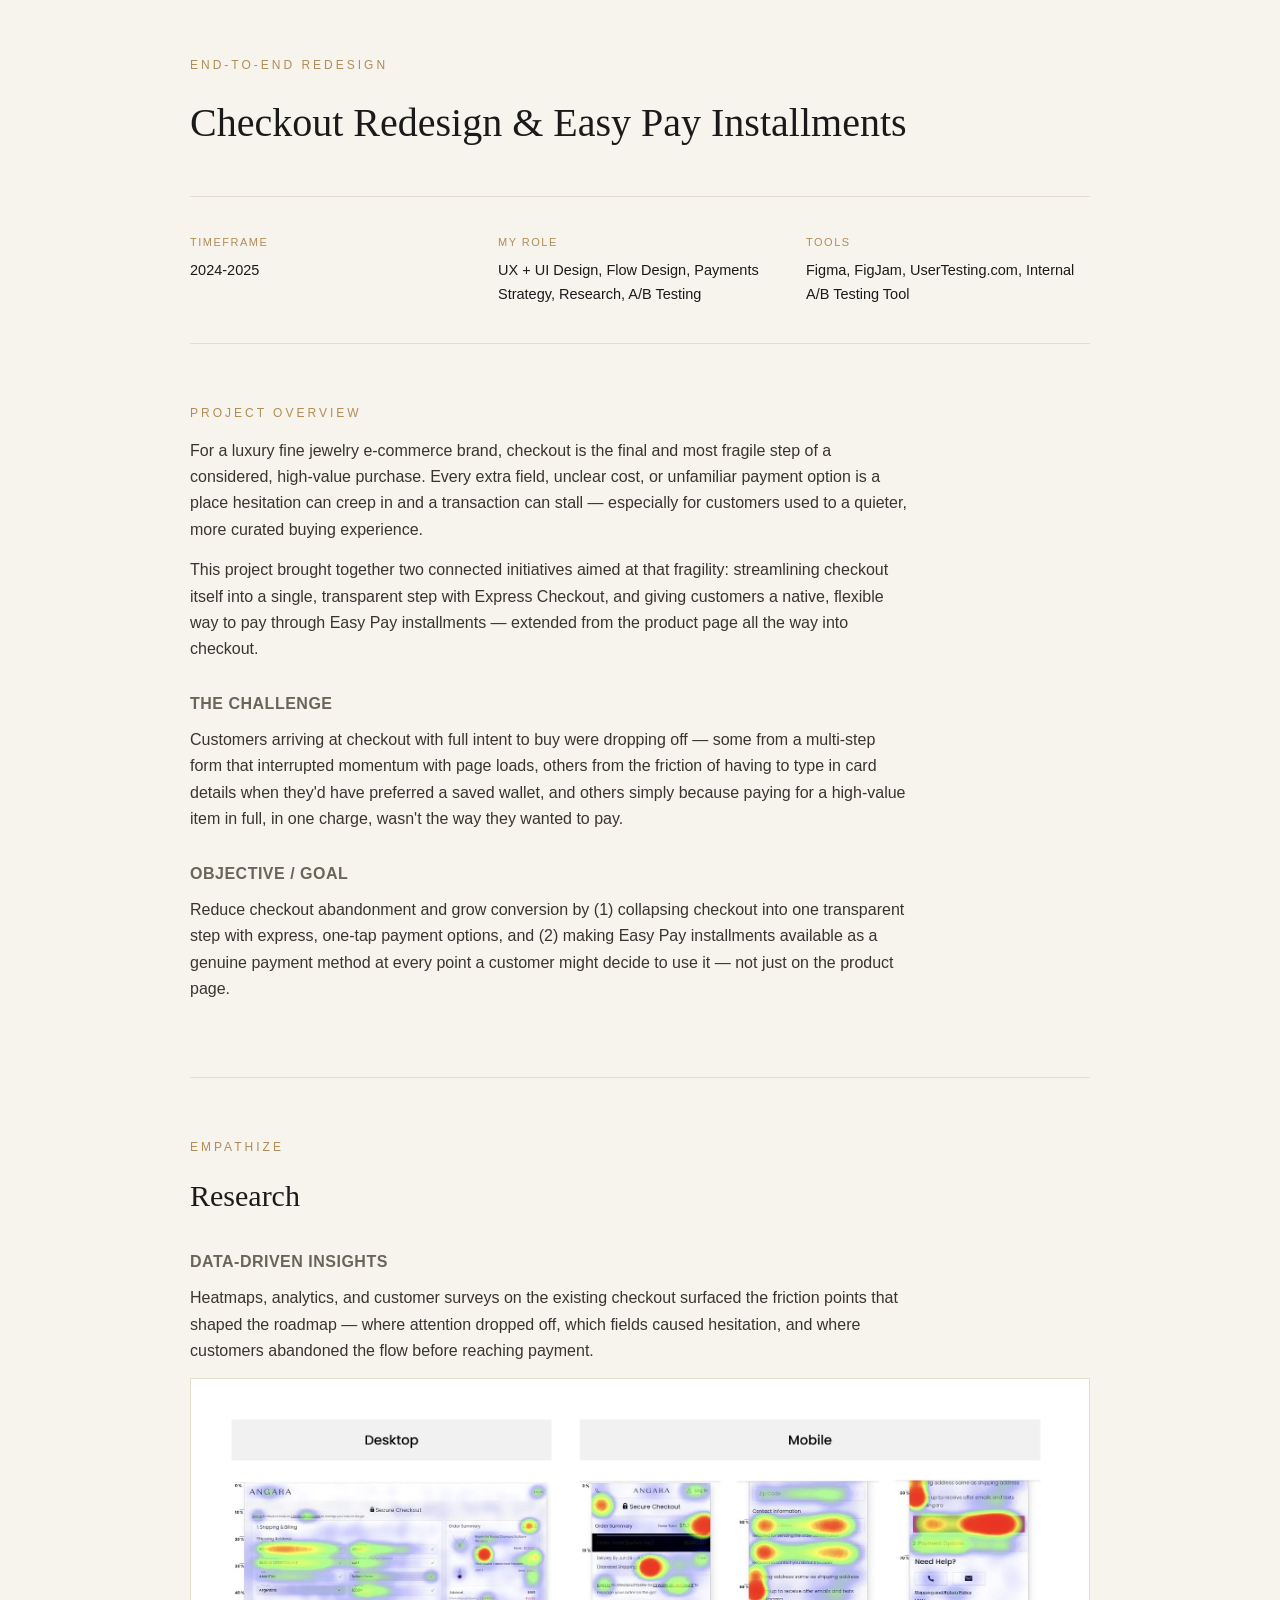
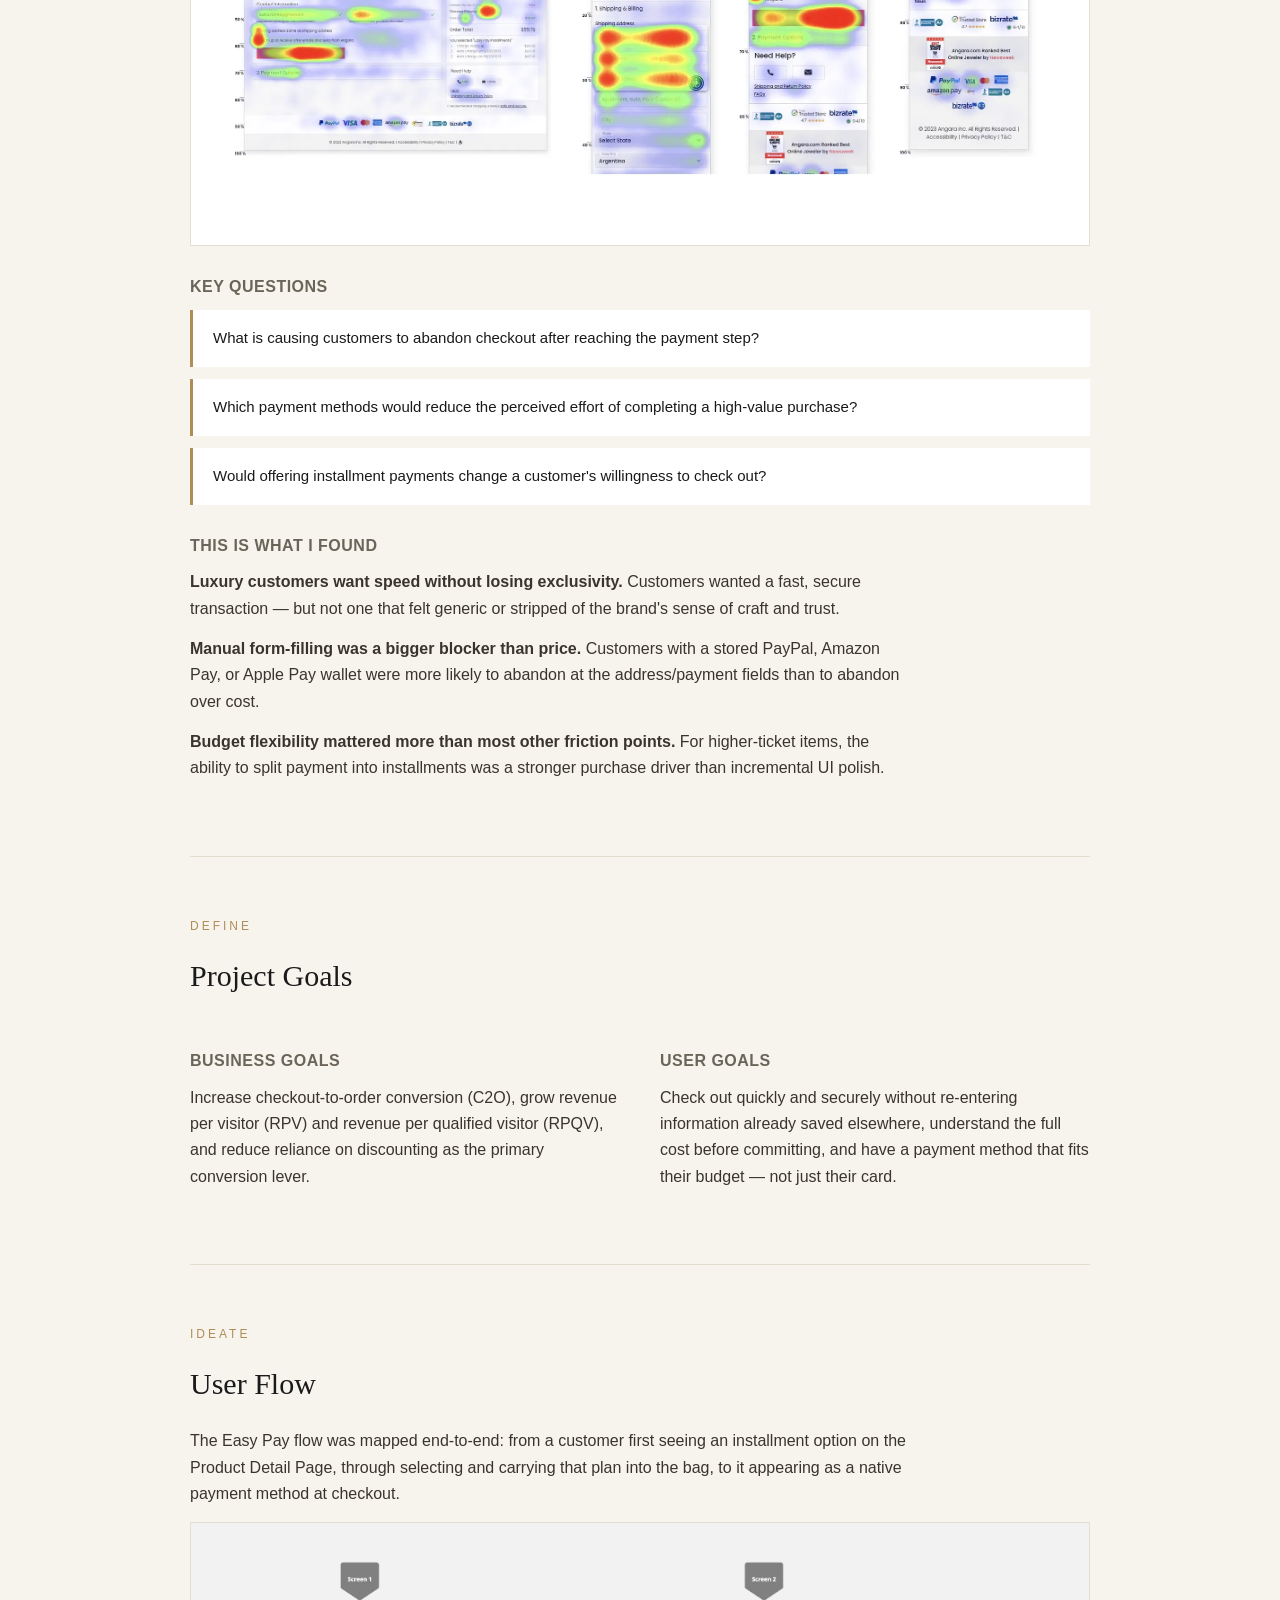
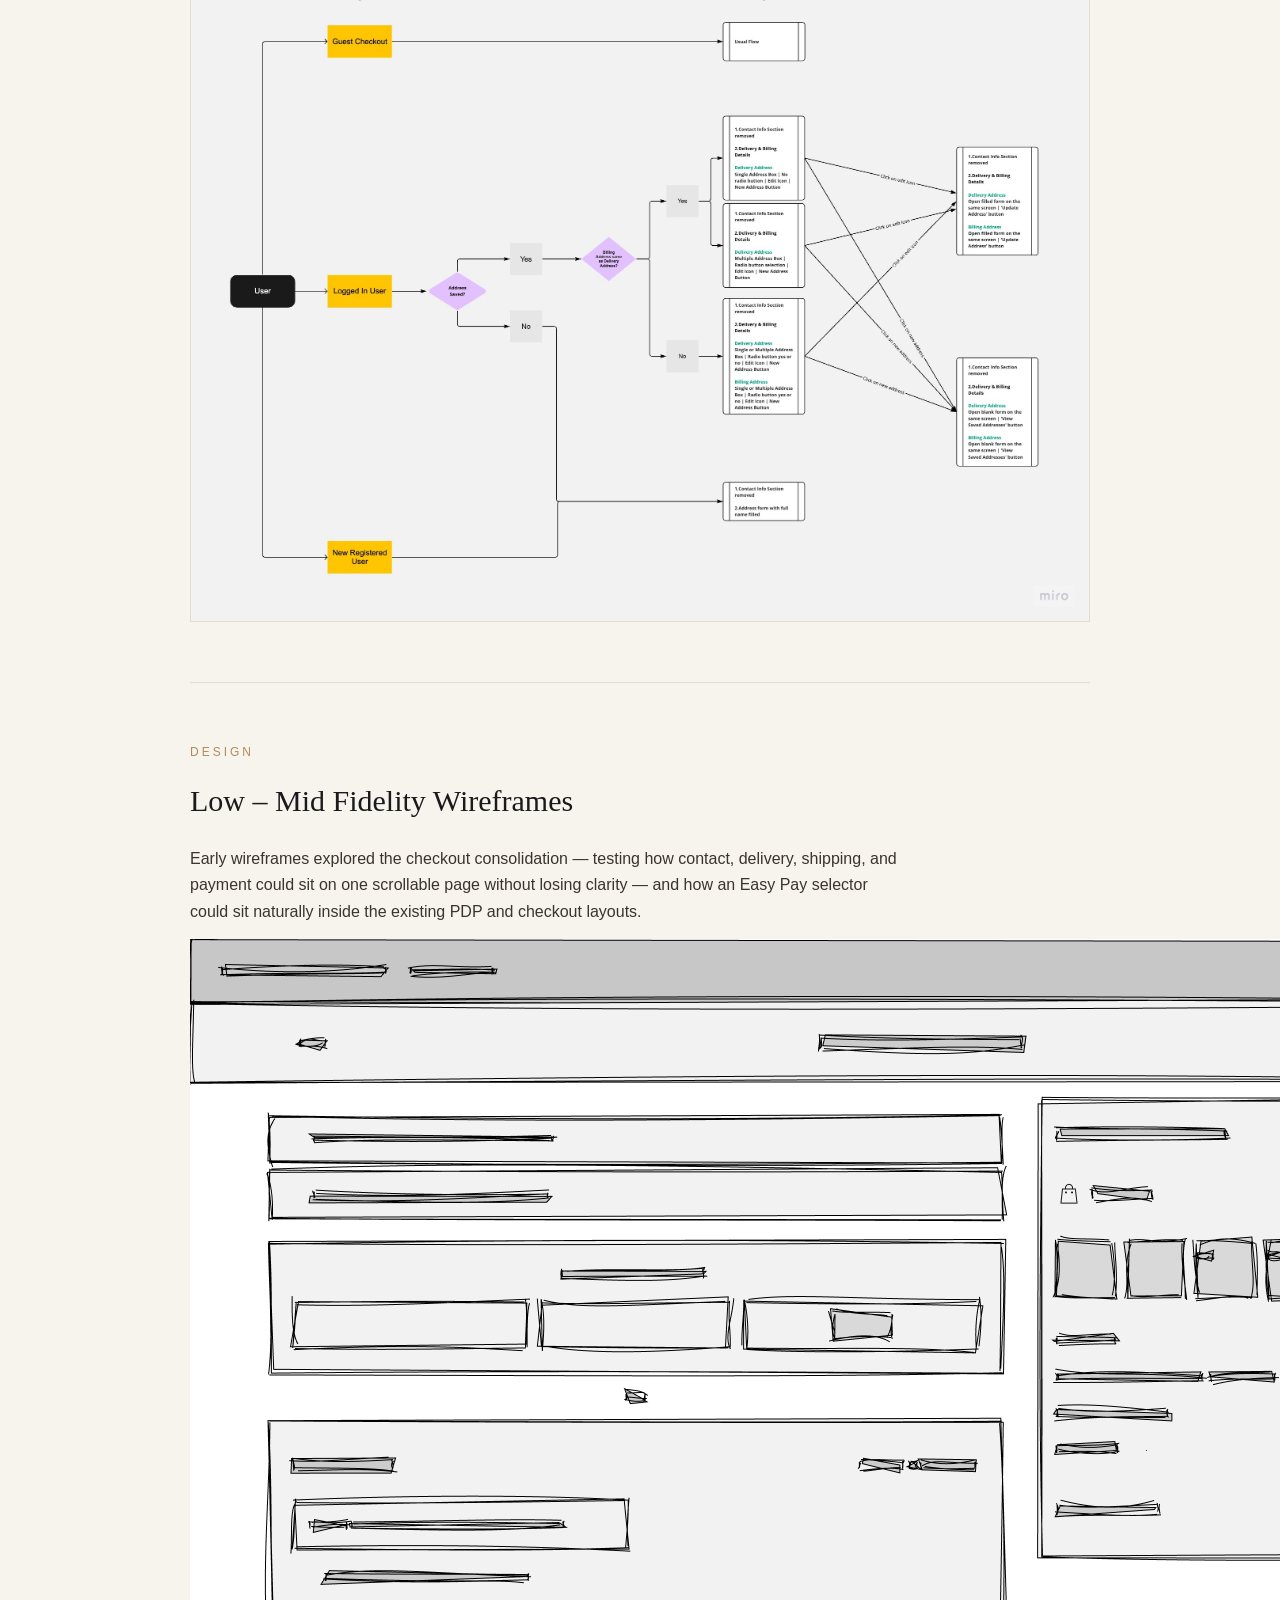
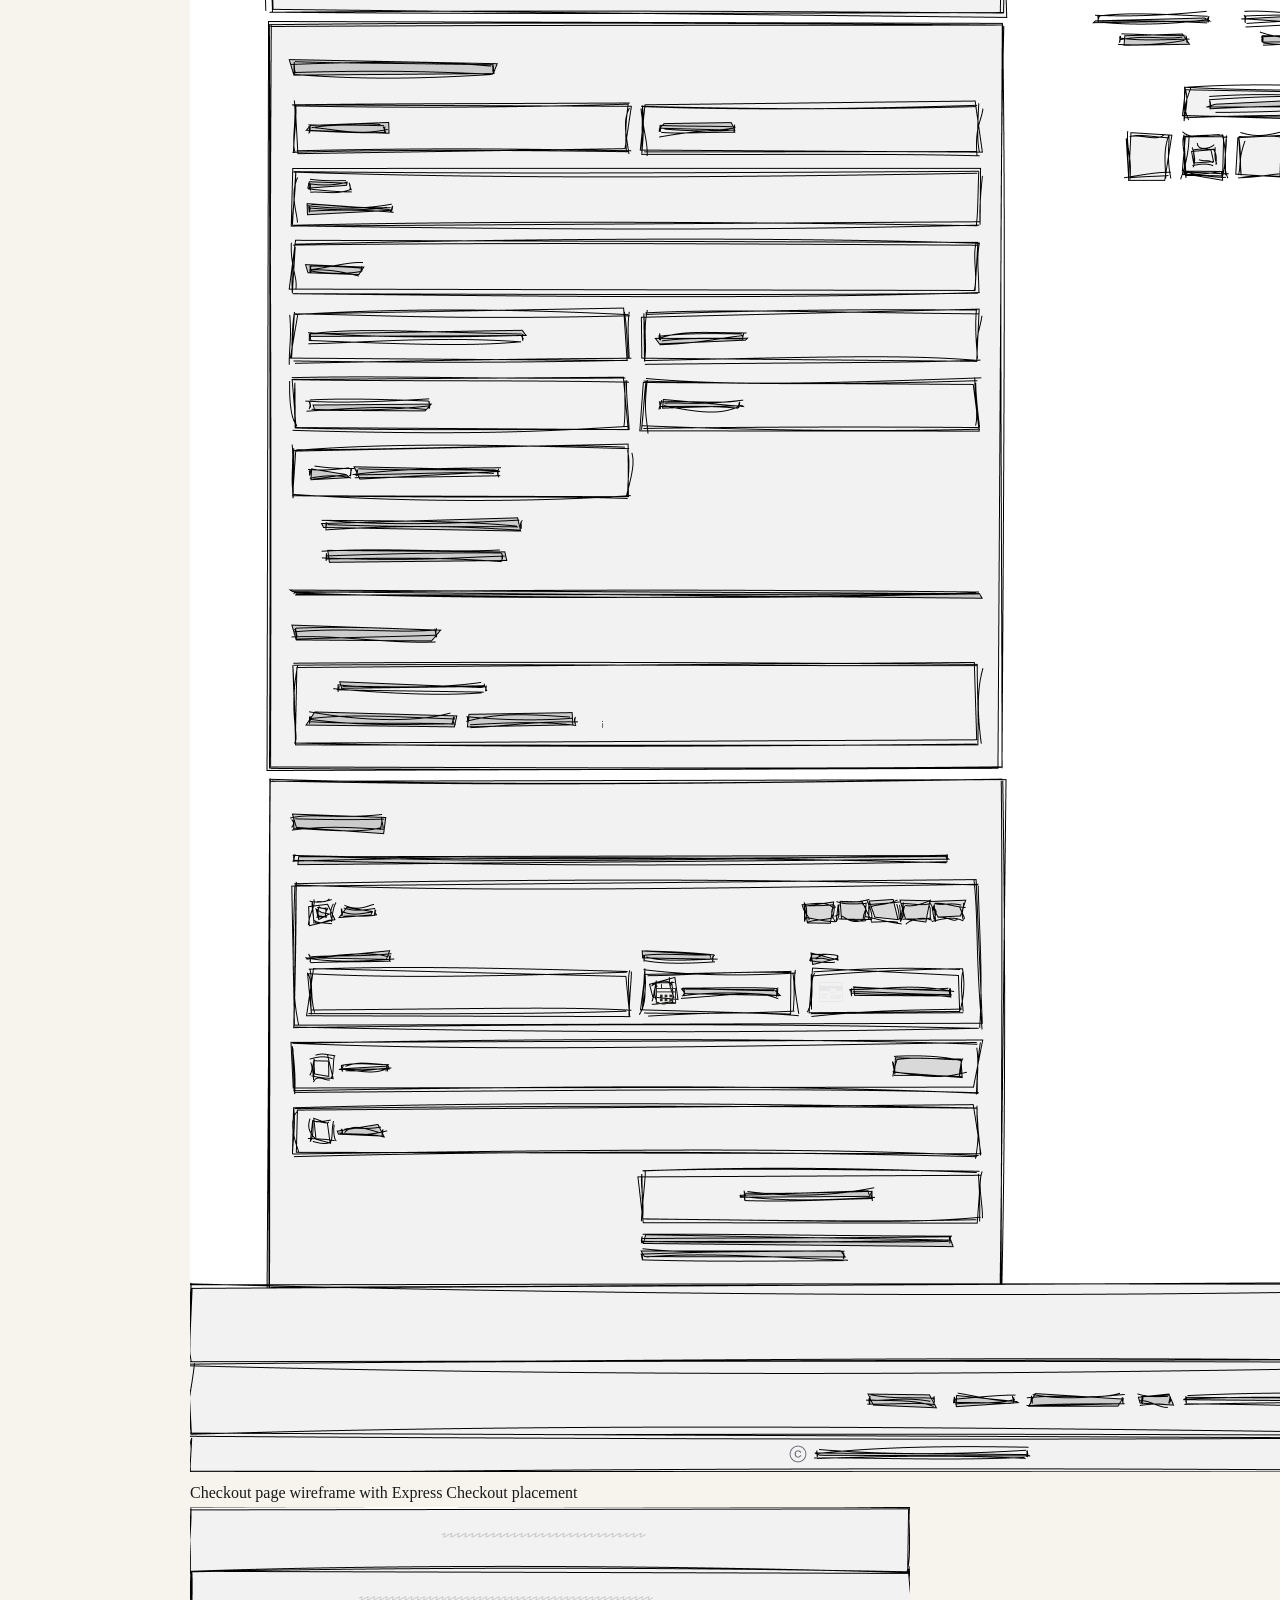
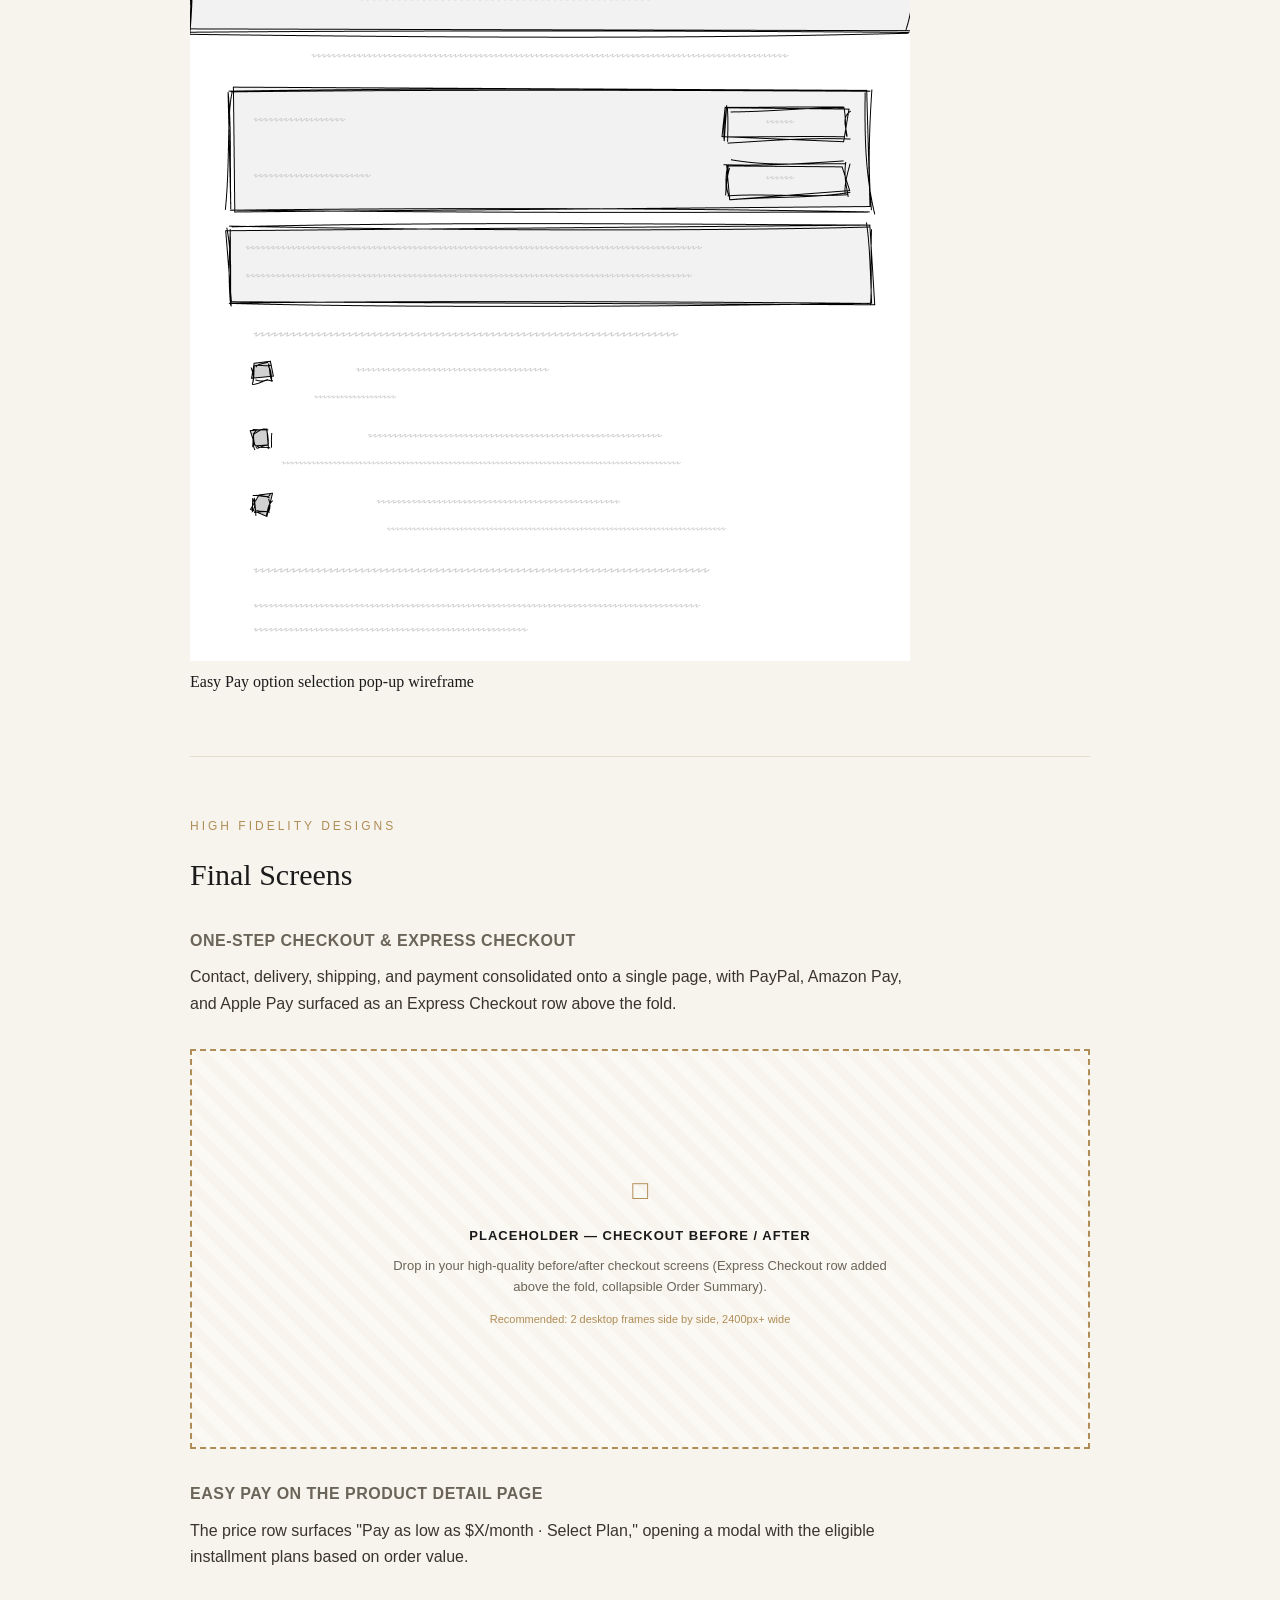
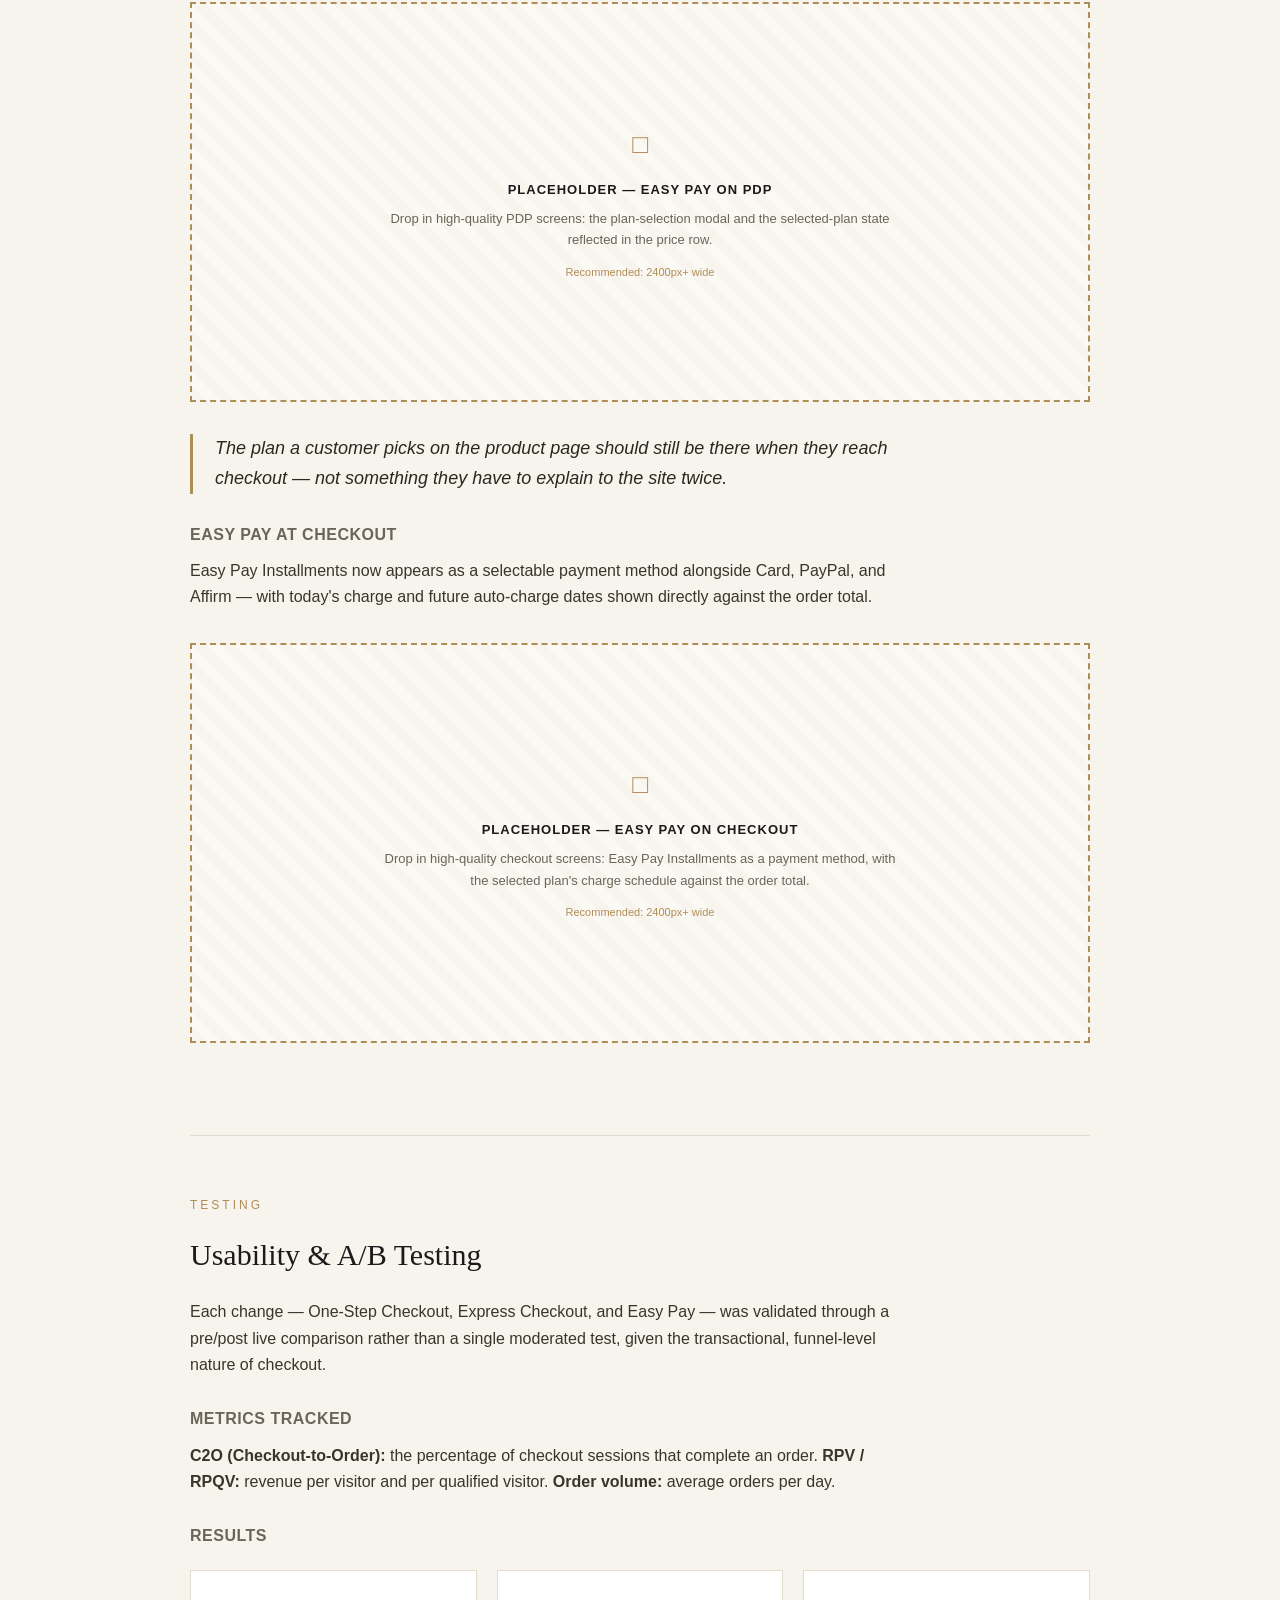
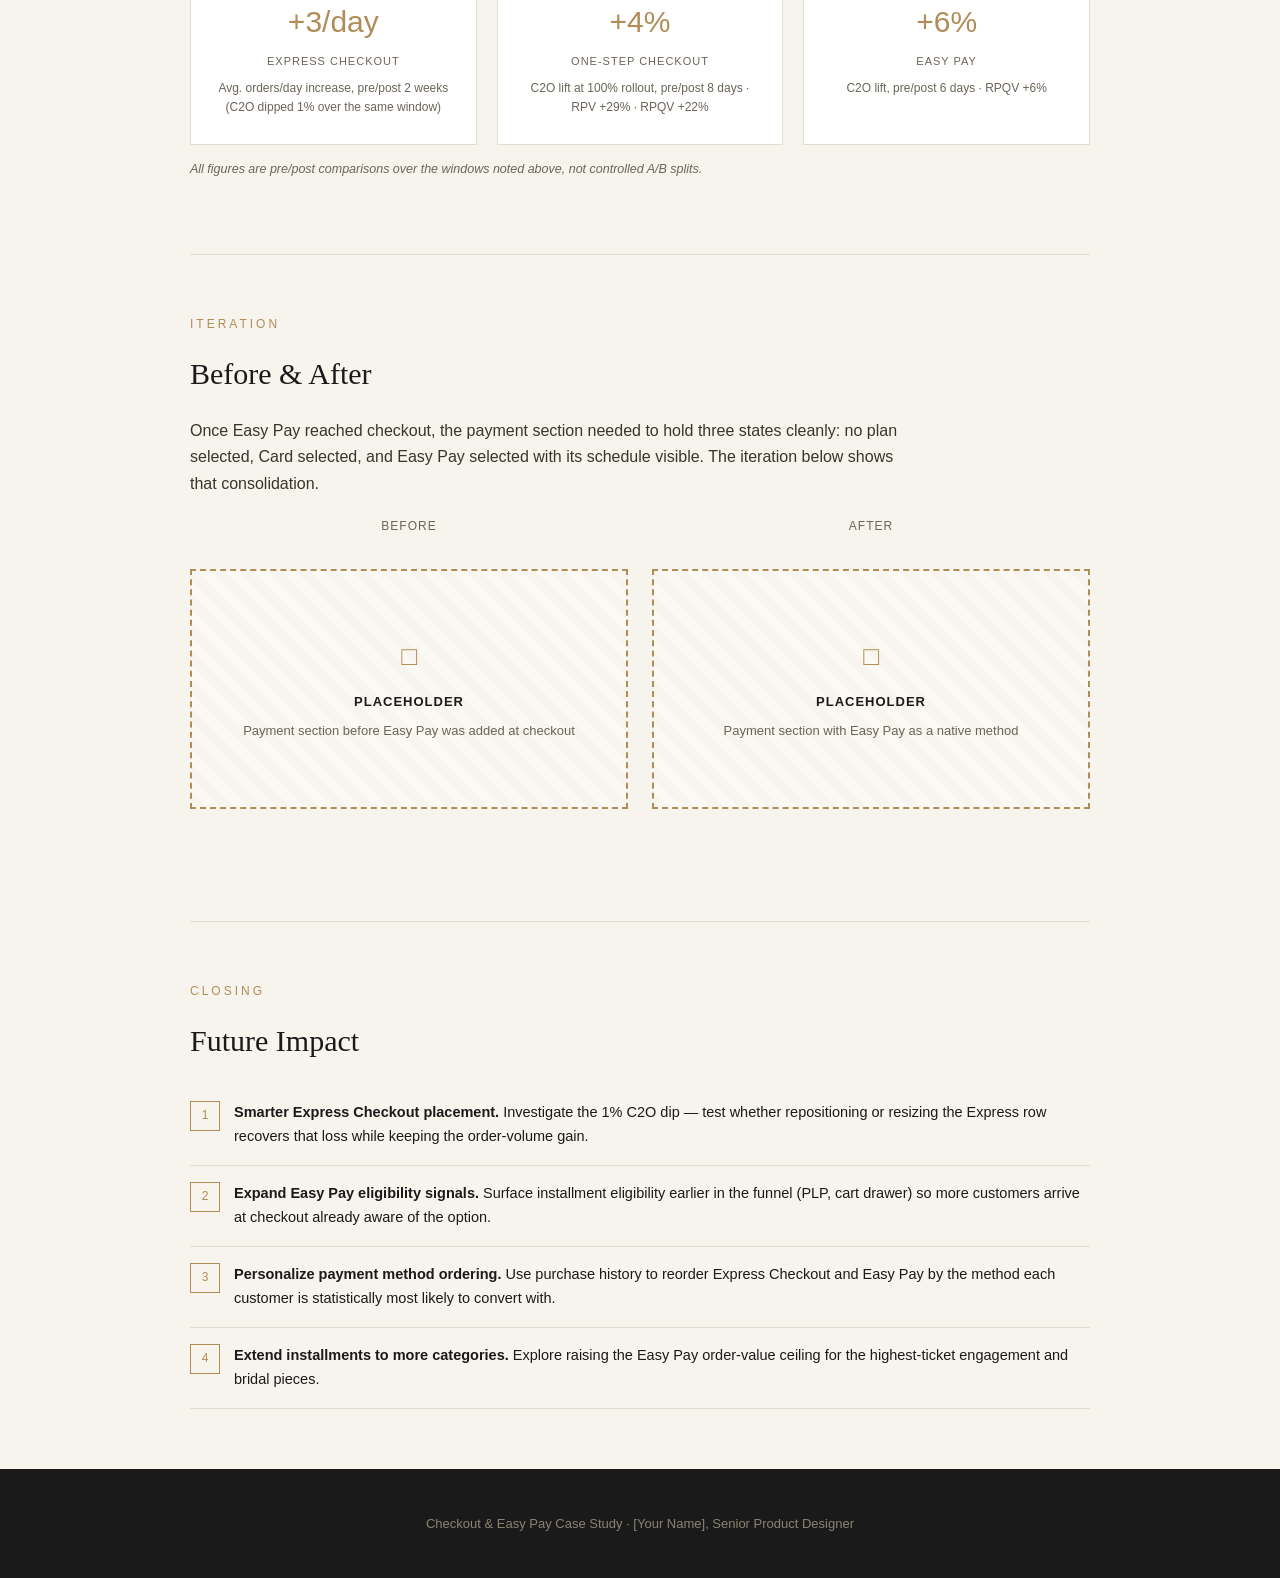
==== case-studies/checkout.html @ b0d8ac98 "Update checkout.html" ====
<!DOCTYPE html>
<html lang="en">
<head>
<meta charset="UTF-8">
<meta name="viewport" content="width=device-width, initial-scale=1, viewport-fit=cover">
<title>Checkout Redesign & Easy Pay — Case Study</title>
<style>
:root {
  --ink:#1a1a1a; --ivory:#f7f4ee; --gold:#b08d57; --gold-light:#d9c19a;
  --line:#e3ddd0; --muted:#6b6559; --olive:#4a4f36; --peach:#e8c4a0;
}
* { box-sizing:border-box; margin:0; padding:0; }
body { background:var(--ivory); color:var(--ink); font-family:'Georgia','Liberation Serif',serif; line-height:1.65; }
.wrap { max-width:980px; margin:0 auto; padding:0 40px; }

  .hero { position:relative; }
.hero img { width:100%; display:block; max-height:520px; object-fit:cover; }
.hero .tag { position:absolute; top:24px; left:40px; background:var(--ink); color:var(--gold-light); font-family:'Helvetica Neue',Arial,sans-serif; font-size:11px; letter-spacing:2px; text-transform:uppercase; padding:8px 14px; }
.title-block { padding:56px 0 40px; border-bottom:1px solid var(--line); }
.title-block h1 { font-size:40px; font-weight:400; max-width:760px; }

.meta-bar { display:grid; grid-template-columns:repeat(3,1fr); gap:24px; padding:36px 0; border-bottom:1px solid var(--line); }
.meta-bar .m-label { font-family:'Helvetica Neue',Arial,sans-serif; font-size:11px; text-transform:uppercase; letter-spacing:1.5px; color:var(--gold); margin-bottom:8px; }
.meta-bar .m-value { font-family:'Helvetica Neue',Arial,sans-serif; font-size:14.5px; color:var(--ink); }

section { padding:60px 0; border-bottom:1px solid var(--line); }
section:last-of-type { border-bottom:none; }
.eyebrow { font-family:'Helvetica Neue',Arial,sans-serif; letter-spacing:3px; text-transform:uppercase; font-size:12px; color:var(--gold); margin-bottom:14px; }
h2 { font-size:30px; font-weight:400; margin-bottom:20px; }
h3 { font-family:'Helvetica Neue',Arial,sans-serif; font-size:16px; font-weight:700; margin:28px 0 10px; text-transform:uppercase; letter-spacing:0.5px; color:var(--muted); }
p { font-size:16px; color:#3a352c; max-width:720px; margin-bottom:14px; font-family:'Helvetica Neue',Arial,sans-serif; }

.two-col { display:grid; grid-template-columns:1fr 1fr; gap:40px; }
.cards-4 { display:grid; grid-template-columns:repeat(2,1fr); gap:24px; margin-top:20px; }
.comp-card { background:#fff; border:1px solid var(--line); padding:24px; }
.comp-card h4 { font-family:'Helvetica Neue',Arial,sans-serif; font-size:15px; margin-bottom:12px; }
.comp-card .sw h5, .comp-card .wk h5 { font-family:'Helvetica Neue',Arial,sans-serif; font-size:11px; text-transform:uppercase; letter-spacing:1px; color:var(--gold); margin:12px 0 6px; }
.comp-card ul { padding-left:18px; font-family:'Helvetica Neue',Arial,sans-serif; font-size:13.5px; color:#3a352c; }
.comp-card li { margin-bottom:4px; }

.qkey { background:#fff; border-left:3px solid var(--gold); padding:16px 20px; margin-bottom:12px; font-family:'Helvetica Neue',Arial,sans-serif; font-size:15px; }

.placeholder {
  margin:32px 0; border:2px dashed var(--gold);
  background:repeating-linear-gradient(45deg, rgba(176,141,87,0.04), rgba(176,141,87,0.04) 10px, transparent 10px, transparent 20px);
  background-color:#fbf9f4;
  display:flex; flex-direction:column; align-items:center; justify-content:center;
  text-align:center; padding:46px 30px; min-height:240px;
}
.placeholder .icon { font-size:26px; color:var(--gold); margin-bottom:12px; }
.placeholder .ph-title { font-family:'Helvetica Neue',Arial,sans-serif; font-size:13px; text-transform:uppercase; letter-spacing:1px; font-weight:700; margin-bottom:8px; }
.placeholder .ph-desc { font-family:'Helvetica Neue',Arial,sans-serif; font-size:13px; color:var(--muted); max-width:520px; }
.placeholder .ph-tag { margin-top:12px; font-family:'Helvetica Neue',Arial,sans-serif; font-size:11px; color:var(--gold); }
.placeholder.tall { min-height:400px; }
.placeholder.row { flex-direction:row; gap:24px; flex-wrap:wrap; }
.placeholder.row .cell { flex:1; min-width:180px; min-height:220px; display:flex; flex-direction:column; align-items:center; justify-content:center; border:1px dashed rgba(176,141,87,0.5); padding:20px; }

.grid-3ph { display:grid; grid-template-columns:repeat(3,1fr); gap:20px; margin:28px 0; }
.grid-3ph .placeholder { min-height:200px; margin:0; }

.stat-row { display:grid; grid-template-columns:repeat(2,1fr); gap:24px; margin:30px 0; }
.stat-card { background:var(--ink); color:var(--ivory); text-align:center; padding:34px 20px; }
.stat-card .num { font-size:42px; color:var(--gold-light); font-family:'Helvetica Neue',Arial,sans-serif; font-weight:300; }
.stat-card .lbl { font-family:'Helvetica Neue',Arial,sans-serif; font-size:12px; text-transform:uppercase; letter-spacing:1px; color:#a39c8c; margin-top:6px; }

.metrics-grid { display:grid; grid-template-columns:repeat(3,1fr); gap:20px; margin-top:20px; }
.metric-card { background:#fff; border:1px solid var(--line); padding:26px 20px; text-align:center; }
.metric-card .big { font-size:30px; color:var(--gold); font-family:'Helvetica Neue',Arial,sans-serif; }
.metric-card .label { font-family:'Helvetica Neue',Arial,sans-serif; text-transform:uppercase; font-size:11px; letter-spacing:1px; color:var(--muted); margin-top:6px; }
.metric-card .note { font-size:12px; color:#6b6559; margin-top:8px; font-family:'Helvetica Neue',Arial,sans-serif; }
.metric-caveat { font-size:12.5px; color:var(--muted); font-style:italic; font-family:'Helvetica Neue',Arial,sans-serif; margin-top:14px; }

blockquote { border-left:3px solid var(--gold); padding-left:22px; font-size:18px; font-style:italic; color:#2b2820; margin:20px 0; max-width:700px; font-family:'Helvetica Neue',Arial,sans-serif; }

.before-after { display:grid; grid-template-columns:1fr 1fr; gap:24px; margin:20px 0; }
.before-after .lbl { font-family:'Helvetica Neue',Arial,sans-serif; font-size:12px; text-transform:uppercase; letter-spacing:1px; color:var(--muted); margin-bottom:8px; text-align:center; }

.impact-list { list-style:none; counter-reset:imp; margin-top:10px; }
.impact-list li { counter-increment:imp; font-family:'Helvetica Neue',Arial,sans-serif; font-size:14.5px; padding:16px 0 16px 44px; position:relative; border-bottom:1px solid var(--line); }
.impact-list li::before { content:counter(imp); position:absolute; left:0; top:16px; width:28px; height:28px; border:1px solid var(--gold); color:var(--gold); font-size:12px; display:flex; align-items:center; justify-content:center; }
.impact-list strong { color:var(--ink); }

footer { background:var(--ink); color:#8a8474; text-align:center; padding:44px 40px; font-family:'Helvetica Neue',Arial,sans-serif; font-size:13px; }
</style>
</head>
<body>

<!-- <div class="hero">
  <div class="placeholder tall" style="margin:0;">
    <div class="icon">&#9633;</div>
    <div class="ph-title">Placeholder — Hero / Cover Image</div>
    <div class="ph-desc">Drop in a hero banner: a high-quality checkout or Easy Pay screen, or an editorial product shot, spanning full width.</div>
    <div class="ph-tag">Recommended: 2560px wide &times; ~1000px tall</div>
  </div>
</div> -->

<div class="wrap">

  <div class="title-block">
    <div class="eyebrow">End-to-End Redesign</div>
    <h1>Checkout Redesign & Easy Pay Installments</h1>
  </div>

  <div class="meta-bar">
    <div><div class="m-label">Timeframe</div><div class="m-value">2024-2025</div></div>
    <div><div class="m-label">My Role</div><div class="m-value">UX + UI Design, Flow Design, Payments Strategy, Research, A/B Testing</div></div>
    <div><div class="m-label">Tools</div><div class="m-value">Figma, FigJam, UserTesting.com, Internal A/B Testing Tool</div></div>
  </div>

  <section>
    <div class="eyebrow">Project Overview</div>
    <p>For a luxury fine jewelry e-commerce brand, checkout is the final and most fragile step of a considered, high-value purchase. Every extra field, unclear cost, or unfamiliar payment option is a place hesitation can creep in and a transaction can stall &mdash; especially for customers used to a quieter, more curated buying experience.</p>
    <p>This project brought together two connected initiatives aimed at that fragility: streamlining checkout itself into a single, transparent step with Express Checkout, and giving customers a native, flexible way to pay through Easy Pay installments &mdash; extended from the product page all the way into checkout.</p>

    <h3>The Challenge</h3>
    <p>Customers arriving at checkout with full intent to buy were dropping off &mdash; some from a multi-step form that interrupted momentum with page loads, others from the friction of having to type in card details when they'd have preferred a saved wallet, and others simply because paying for a high-value item in full, in one charge, wasn't the way they wanted to pay.</p>

    <h3>Objective / Goal</h3>
    <p>Reduce checkout abandonment and grow conversion by (1) collapsing checkout into one transparent step with express, one-tap payment options, and (2) making Easy Pay installments available as a genuine payment method at every point a customer might decide to use it &mdash; not just on the product page.</p>
  </section>

  <section>
    <div class="eyebrow">Empathize</div>
    <h2>Research</h2>
    <h3>Data-Driven Insights</h3>
    <p>Heatmaps, analytics, and customer surveys on the existing checkout surfaced the friction points that shaped the roadmap &mdash; where attention dropped off, which fields caused hesitation, and where customers abandoned the flow before reaching payment.</p>
  
      <img src="../assets/checkout/checkout_heatmap.png"
     alt="Checkout heatmap"
     style="width:100%;display:block;border:1px solid #e3ddd0;">

    <h3>Key Questions</h3>
    <div class="qkey">What is causing customers to abandon checkout after reaching the payment step?</div>
    <div class="qkey">Which payment methods would reduce the perceived effort of completing a high-value purchase?</div>
    <div class="qkey">Would offering installment payments change a customer's willingness to check out?</div>

    <h3>This is what I found</h3>
    <p><strong>Luxury customers want speed without losing exclusivity.</strong> Customers wanted a fast, secure transaction &mdash; but not one that felt generic or stripped of the brand's sense of craft and trust.</p>
    <p><strong>Manual form-filling was a bigger blocker than price.</strong> Customers with a stored PayPal, Amazon Pay, or Apple Pay wallet were more likely to abandon at the address/payment fields than to abandon over cost.</p>
    <p><strong>Budget flexibility mattered more than most other friction points.</strong> For higher-ticket items, the ability to split payment into installments was a stronger purchase driver than incremental UI polish.</p>
  </section>

  <section>
    <div class="eyebrow">Define</div>
    <h2>Project Goals</h2>
    <div class="two-col">
      <div>
        <h3>Business Goals</h3>
        <p>Increase checkout-to-order conversion (C2O), grow revenue per visitor (RPV) and revenue per qualified visitor (RPQV), and reduce reliance on discounting as the primary conversion lever.</p>
      </div>
      <div>
        <h3>User Goals</h3>
        <p>Check out quickly and securely without re-entering information already saved elsewhere, understand the full cost before committing, and have a payment method that fits their budget &mdash; not just their card.</p>
      </div>
    </div>
  </section>

  <section>
    <div class="eyebrow">Ideate</div>
    <h2>User Flow</h2>
    <p>The Easy Pay flow was mapped end-to-end: from a customer first seeing an installment option on the Product Detail Page, through selecting and carrying that plan into the bag, to it appearing as a native payment method at checkout.</p>
      <img src="../assets/checkout/Flowchart_Checkout.png"
     alt="Checkout Flowchart"
     style="width:100%;display:block;border:1px solid #e3ddd0;">
  </section>

 <section>
  <div class="eyebrow">Design</div>
  <h2>Low &ndash; Mid Fidelity Wireframes</h2>
  <p>Early wireframes explored the checkout consolidation &mdash; testing how contact, delivery, shipping, and payment could sit on one scrollable page without losing clarity &mdash; and how an Easy Pay selector could sit naturally inside the existing PDP and checkout layouts.</p>

  <div class="grid-2ph">
    <figure>
      <img src="../assets/checkout/Checkout_Wireframe.png" alt="Checkout page wireframe with Express Checkout placement">
      <figcaption>Checkout page wireframe with Express Checkout placement</figcaption>
    </figure>
    <figure>
      <img src="../assets/checkout/EMI_wireframe.png" alt="Easy Pay option selection pop-up wireframe">
      <figcaption>Easy Pay option selection pop-up wireframe</figcaption>
    </figure>
  </div>
</section>

<!--  <section>
    <div class="eyebrow">Branding & Design System</div>
    <h2>Visual Language</h2>
    <p>The checkout and Easy Pay experience stayed within the brand's existing e-commerce design system &mdash; ink and gold accents against a clean white surface, a single confident gold CTA, and a restrained black-and-white form language that keeps focus on the transaction, not the chrome.</p>
    <div class="placeholder">
      <div class="icon">&#9633;</div>
      <div class="ph-title">Placeholder — Design System / Style Tile</div>
      <div class="ph-desc">Drop in a style tile showing color palette, typography, button and form-field styles used across checkout and Easy Pay.</div>
      <div class="ph-tag">Recommended: 1600px+ wide</div>
    </div>
  </section> -->

  <section>
    <div class="eyebrow">High Fidelity Designs</div>
    <h2>Final Screens</h2>

    <h3>One-Step Checkout &amp; Express Checkout</h3>
    <p>Contact, delivery, shipping, and payment consolidated onto a single page, with PayPal, Amazon Pay, and Apple Pay surfaced as an Express Checkout row above the fold.</p>
    <div class="placeholder tall">
      <div class="icon">&#9633;</div>
      <div class="ph-title">Placeholder — Checkout Before / After</div>
      <div class="ph-desc">Drop in your high-quality before/after checkout screens (Express Checkout row added above the fold, collapsible Order Summary).</div>
      <div class="ph-tag">Recommended: 2 desktop frames side by side, 2400px+ wide</div>
    </div>

    <h3>Easy Pay on the Product Detail Page</h3>
    <p>The price row surfaces "Pay as low as $X/month &middot; Select Plan," opening a modal with the eligible installment plans based on order value.</p>
    <div class="placeholder tall">
      <div class="icon">&#9633;</div>
      <div class="ph-title">Placeholder — Easy Pay on PDP</div>
      <div class="ph-desc">Drop in high-quality PDP screens: the plan-selection modal and the selected-plan state reflected in the price row.</div>
      <div class="ph-tag">Recommended: 2400px+ wide</div>
    </div>

    <blockquote>The plan a customer picks on the product page should still be there when they reach checkout &mdash; not something they have to explain to the site twice.</blockquote>

    <h3>Easy Pay at Checkout</h3>
    <p>Easy Pay Installments now appears as a selectable payment method alongside Card, PayPal, and Affirm &mdash; with today's charge and future auto-charge dates shown directly against the order total.</p>
    <div class="placeholder tall">
      <div class="icon">&#9633;</div>
      <div class="ph-title">Placeholder — Easy Pay on Checkout</div>
      <div class="ph-desc">Drop in high-quality checkout screens: Easy Pay Installments as a payment method, with the selected plan's charge schedule against the order total.</div>
      <div class="ph-tag">Recommended: 2400px+ wide</div>
    </div>
  </section>

  <section>
    <div class="eyebrow">Testing</div>
    <h2>Usability &amp; A/B Testing</h2>
    <p>Each change &mdash; One-Step Checkout, Express Checkout, and Easy Pay &mdash; was validated through a pre/post live comparison rather than a single moderated test, given the transactional, funnel-level nature of checkout.</p>

    <h3>Metrics Tracked</h3>
    <p><strong>C2O (Checkout-to-Order):</strong> the percentage of checkout sessions that complete an order. <strong>RPV / RPQV:</strong> revenue per visitor and per qualified visitor. <strong>Order volume:</strong> average orders per day.</p>

    <h3>Results</h3>
    <div class="metrics-grid">
      <div class="metric-card">
        <div class="big">+3/day</div>
        <div class="label">Express Checkout</div>
        <div class="note">Avg. orders/day increase, pre/post 2 weeks (C2O dipped 1% over the same window)</div>
      </div>
      <div class="metric-card">
        <div class="big">+4%</div>
        <div class="label">One-Step Checkout</div>
        <div class="note">C2O lift at 100% rollout, pre/post 8 days &middot; RPV +29% &middot; RPQV +22%</div>
      </div>
      <div class="metric-card">
        <div class="big">+6%</div>
        <div class="label">Easy Pay</div>
        <div class="note">C2O lift, pre/post 6 days &middot; RPQV +6%</div>
      </div>
    </div>
    <p class="metric-caveat">All figures are pre/post comparisons over the windows noted above, not controlled A/B splits.</p>
  </section>

  <section>
    <div class="eyebrow">Iteration</div>
    <h2>Before &amp; After</h2>
    <p>Once Easy Pay reached checkout, the payment section needed to hold three states cleanly: no plan selected, Card selected, and Easy Pay selected with its schedule visible. The iteration below shows that consolidation.</p>
    <div class="before-after">
      <div>
        <div class="lbl">Before</div>
        <div class="placeholder">
          <div class="icon">&#9633;</div>
          <div class="ph-title">Placeholder</div>
          <div class="ph-desc">Payment section before Easy Pay was added at checkout</div>
        </div>
      </div>
      <div>
        <div class="lbl">After</div>
        <div class="placeholder">
          <div class="icon">&#9633;</div>
          <div class="ph-title">Placeholder</div>
          <div class="ph-desc">Payment section with Easy Pay as a native method</div>
        </div>
      </div>
    </div>
  </section>

  <section>
    <div class="eyebrow">Closing</div>
    <h2>Future Impact</h2>
    <ul class="impact-list">
      <li><strong>Smarter Express Checkout placement.</strong> Investigate the 1% C2O dip &mdash; test whether repositioning or resizing the Express row recovers that loss while keeping the order-volume gain.</li>
      <li><strong>Expand Easy Pay eligibility signals.</strong> Surface installment eligibility earlier in the funnel (PLP, cart drawer) so more customers arrive at checkout already aware of the option.</li>
      <li><strong>Personalize payment method ordering.</strong> Use purchase history to reorder Express Checkout and Easy Pay by the method each customer is statistically most likely to convert with.</li>
      <li><strong>Extend installments to more categories.</strong> Explore raising the Easy Pay order-value ceiling for the highest-ticket engagement and bridal pieces.</li>
    </ul>
  </section>

</div>

<footer>Checkout & Easy Pay Case Study &middot; [Your Name], Senior Product Designer</footer>

</body>
</html>
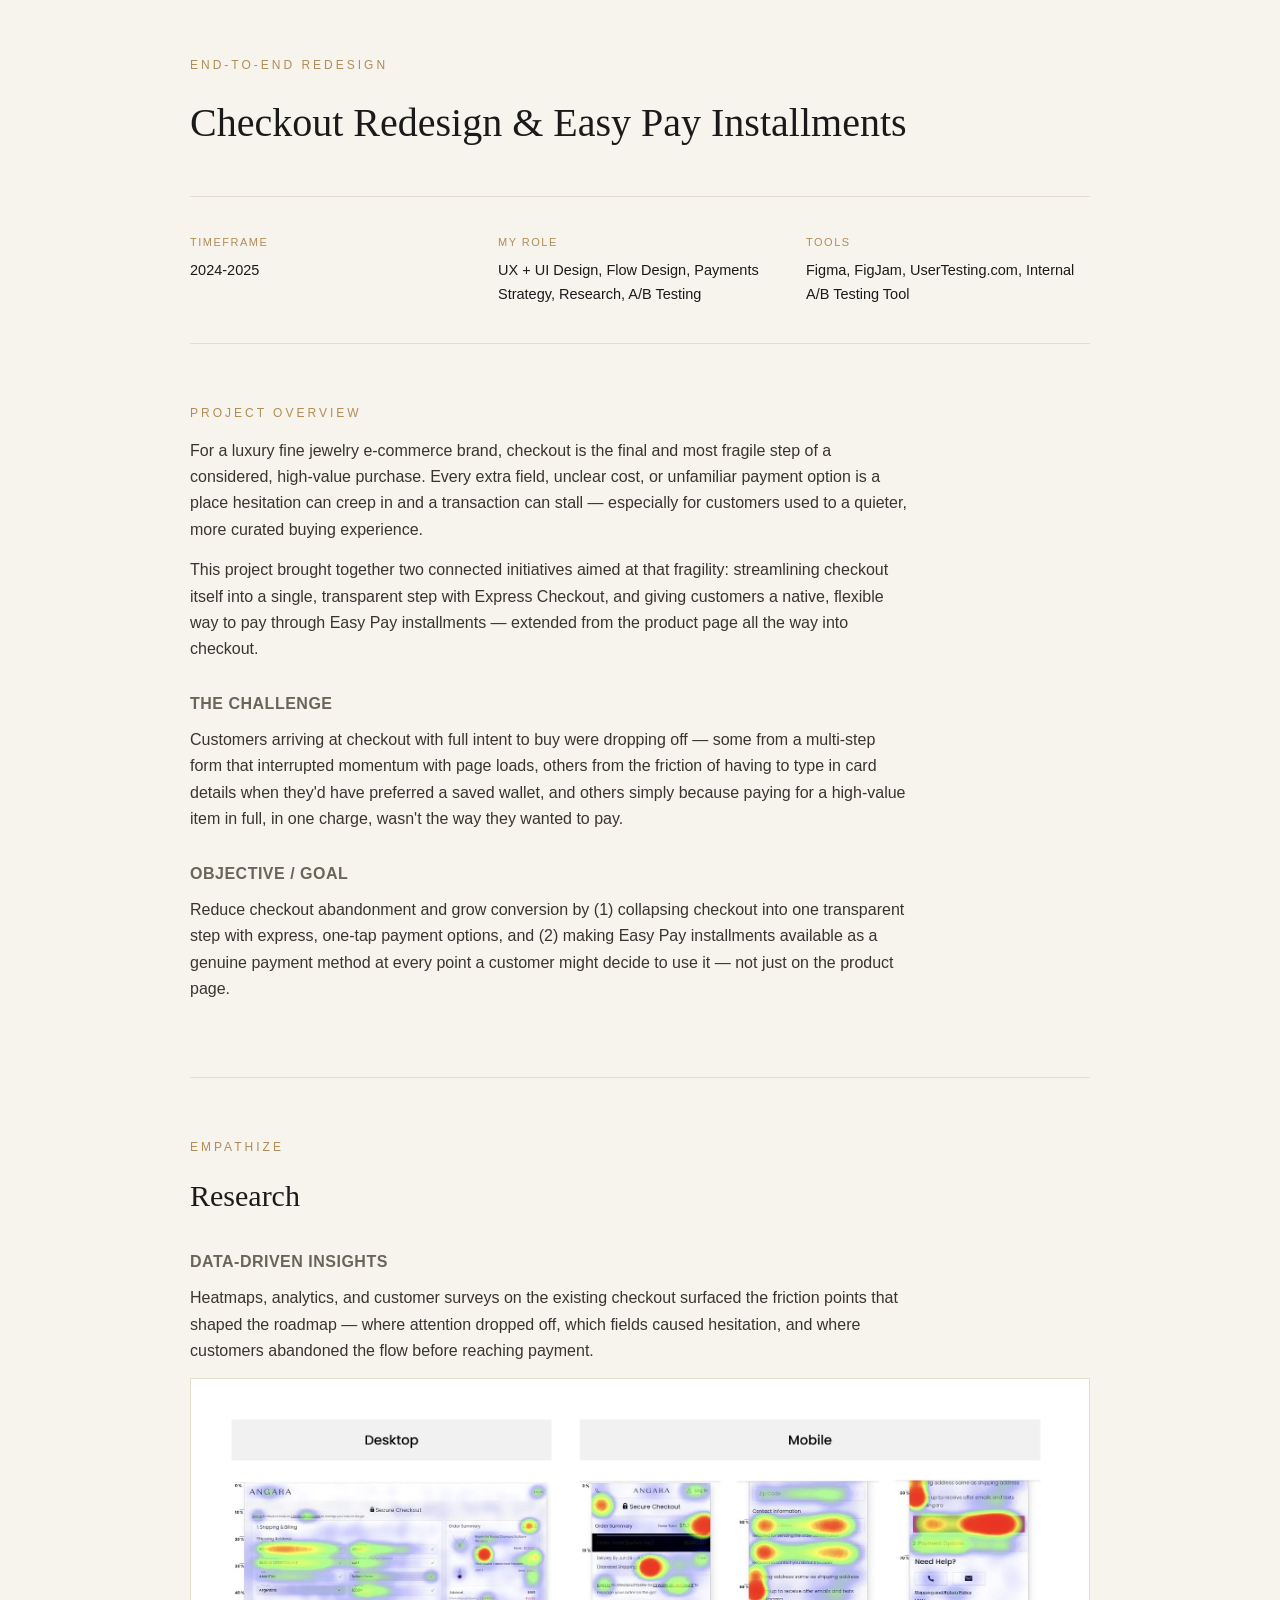
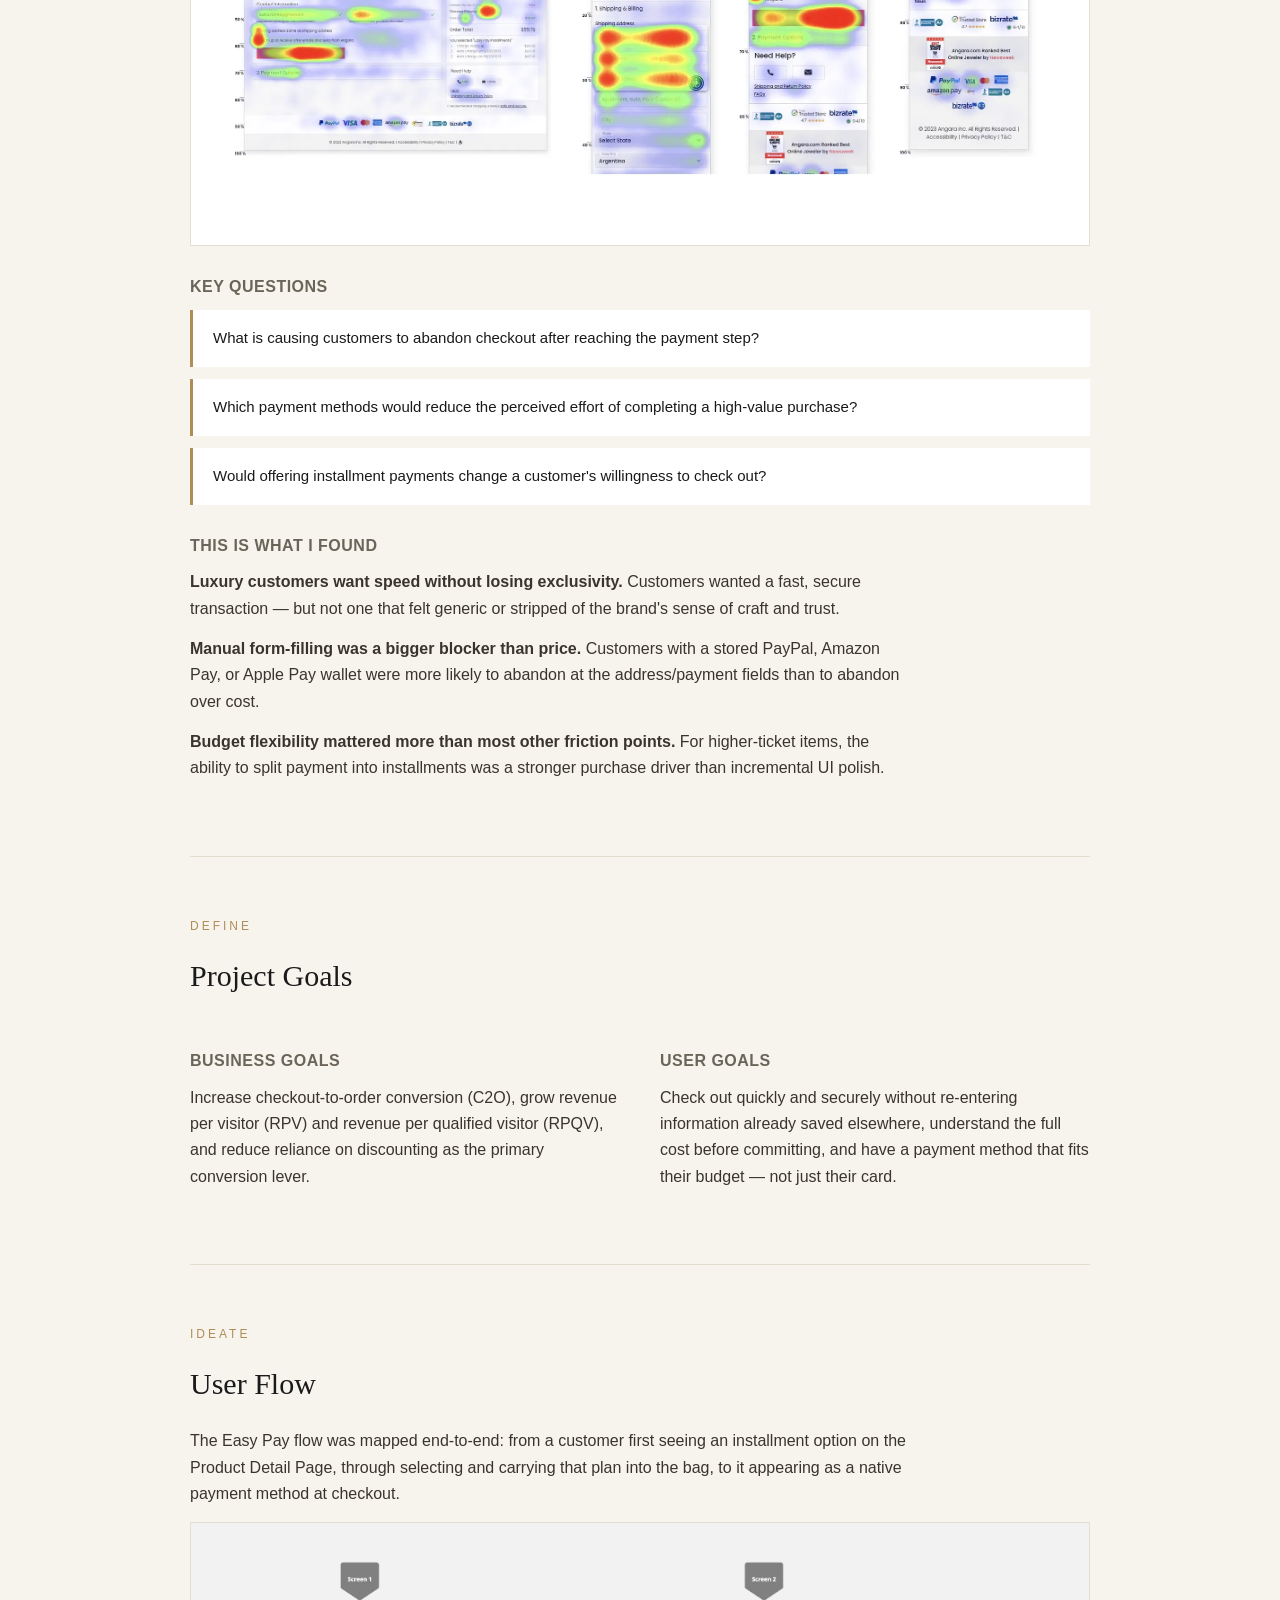
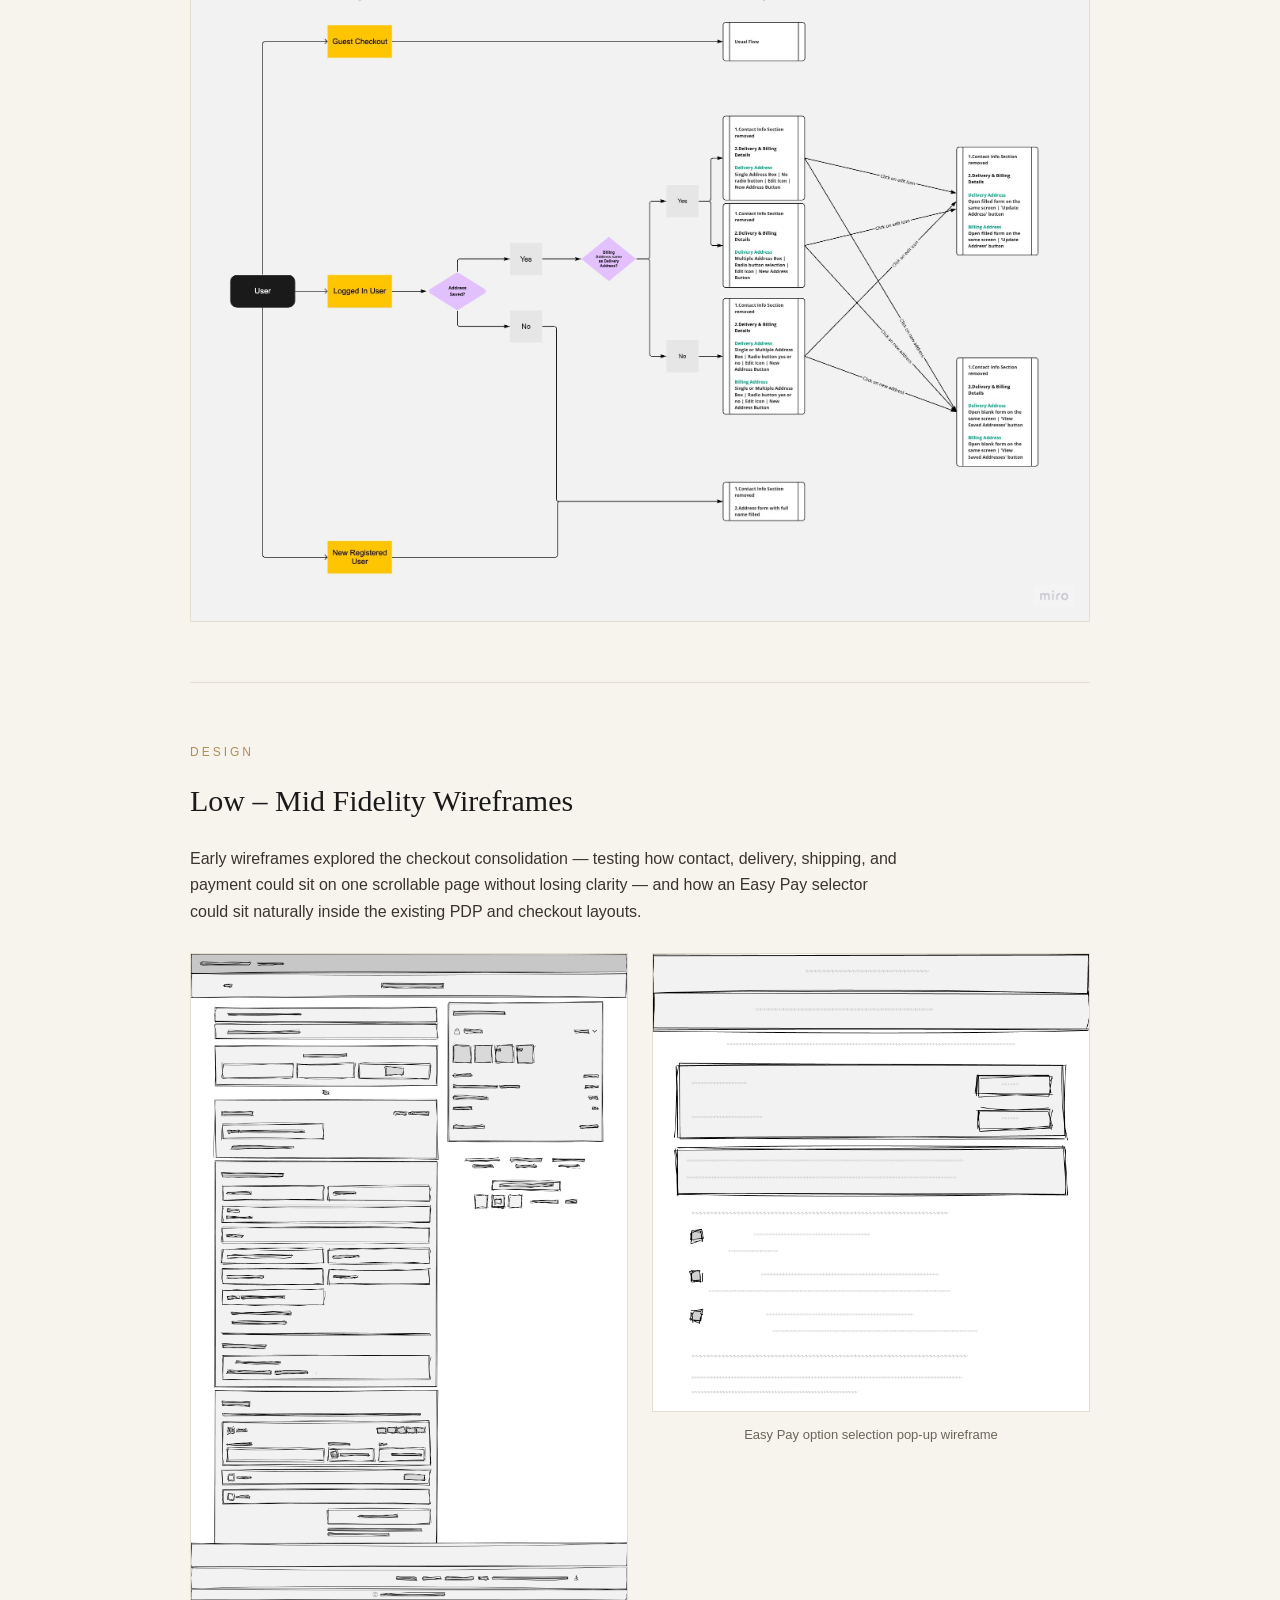
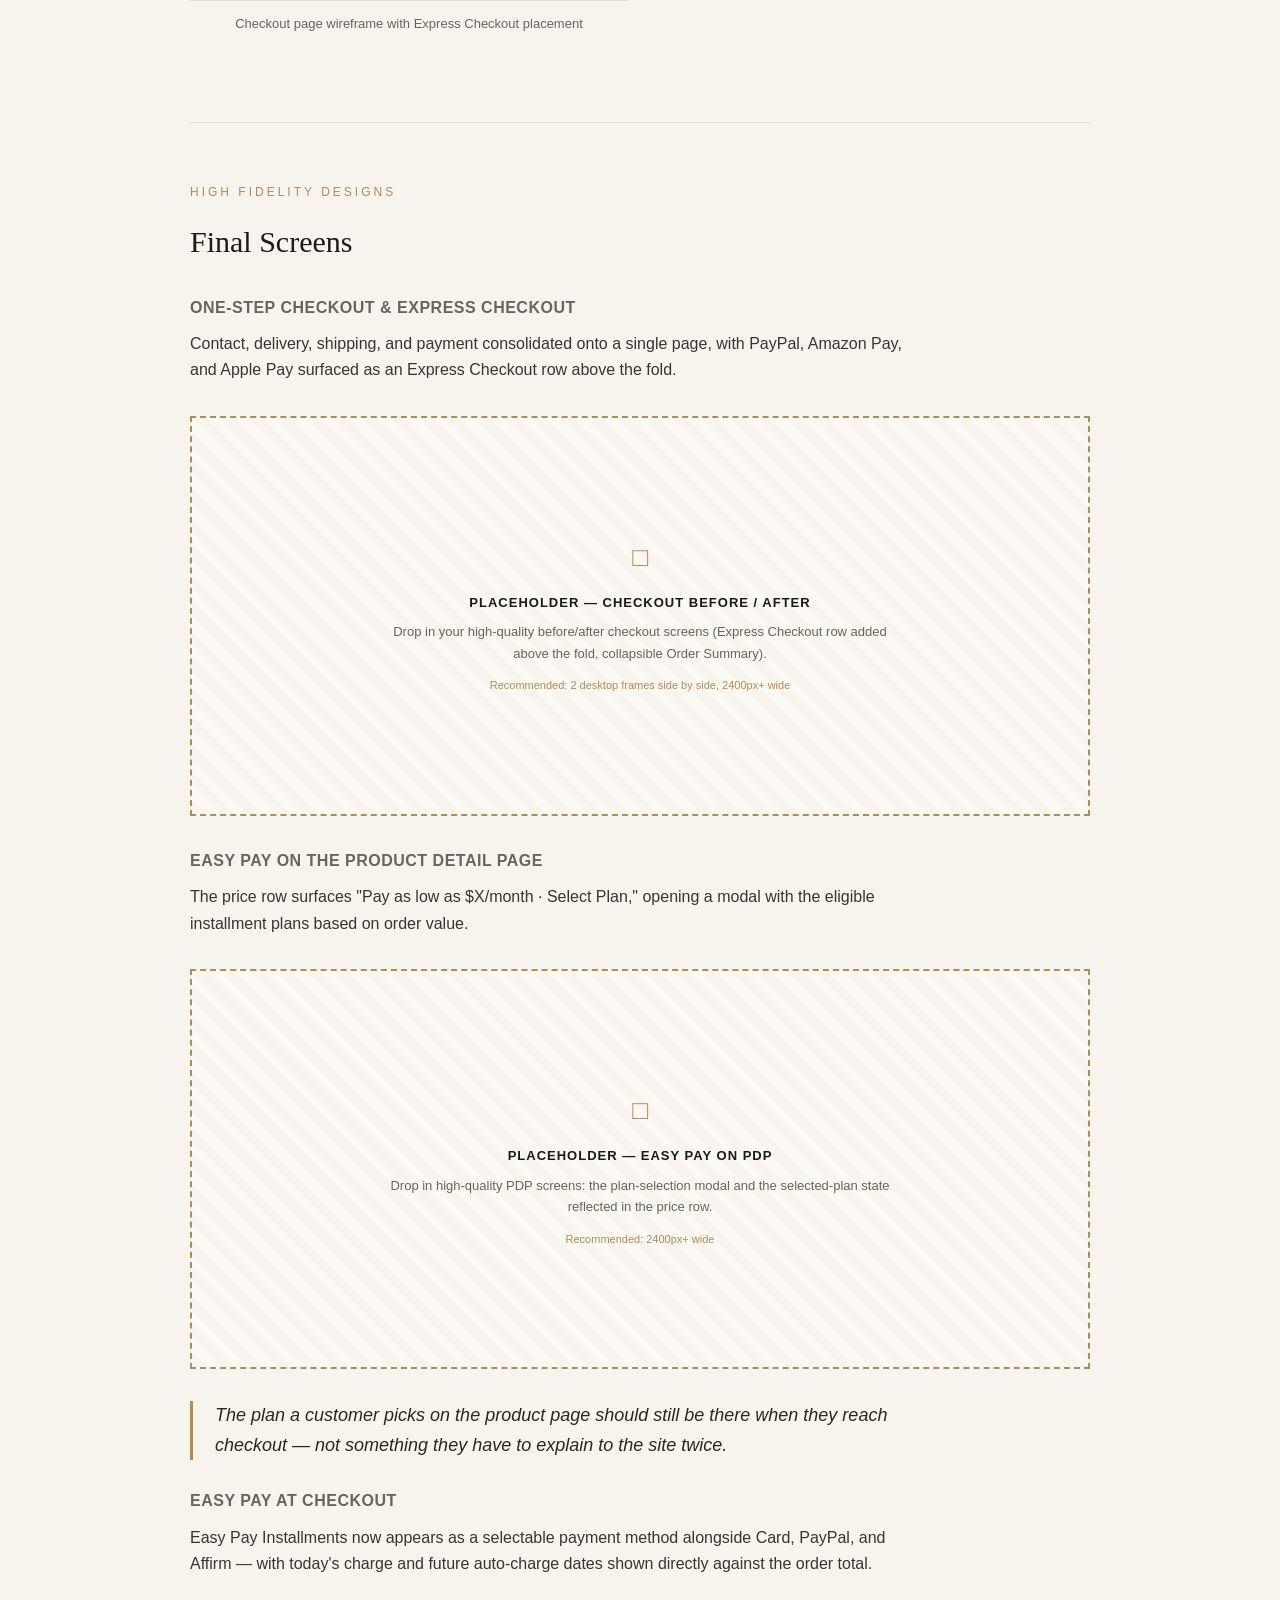
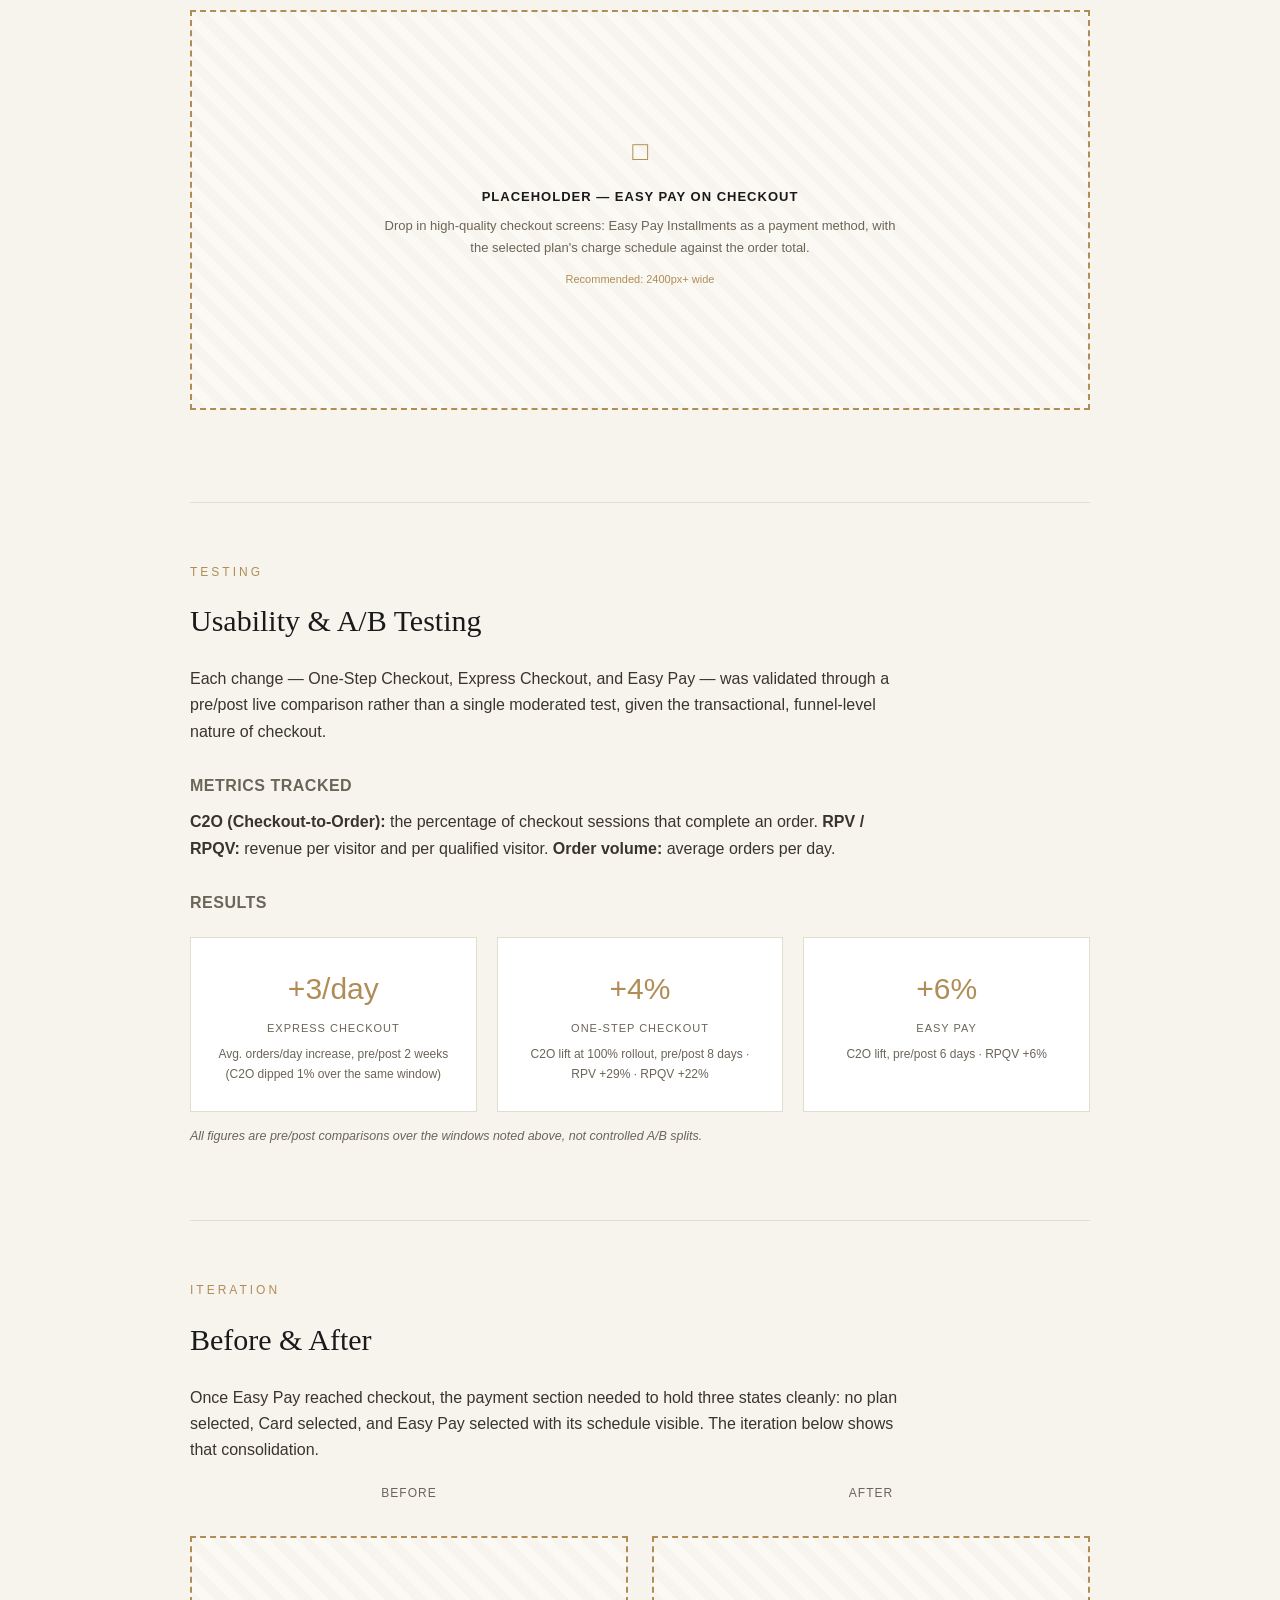
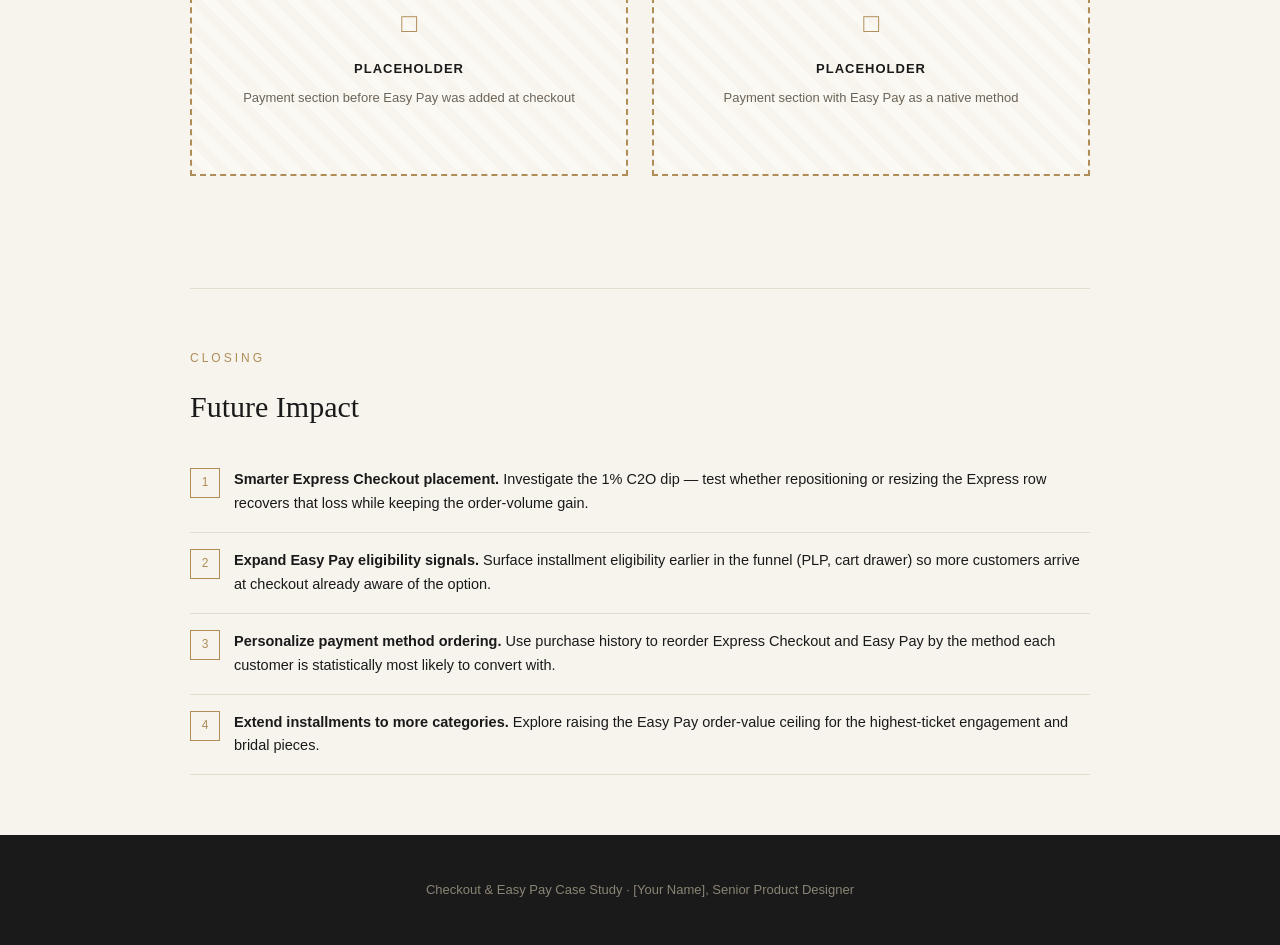
==== commit 4988dbf8: "Update checkout.html" ====
--- a/case-studies/checkout.html
+++ b/case-studies/checkout.html
@@ -57,6 +57,14 @@
 
 .grid-3ph { display:grid; grid-template-columns:repeat(3,1fr); gap:20px; margin:28px 0; }
 .grid-3ph .placeholder { min-height:200px; margin:0; }
+.grid-2ph { display:grid; grid-template-columns:repeat(2,1fr); gap:24px; margin:28px 0; align-items:start; }
+.grid-2ph figure { margin:0; }
+.grid-2ph img { width:100%; display:block; border:1px solid var(--line); background:#fff; }
+.grid-2ph figcaption { font-family:'Helvetica Neue',Arial,sans-serif; font-size:13px; color:var(--muted); text-align:center; margin-top:12px; }
+
+@media (max-width:700px) {
+  .grid-2ph { grid-template-columns:1fr; }
+}
 
 .stat-row { display:grid; grid-template-columns:repeat(2,1fr); gap:24px; margin:30px 0; }
 .stat-card { background:var(--ink); color:var(--ivory); text-align:center; padding:34px 20px; }
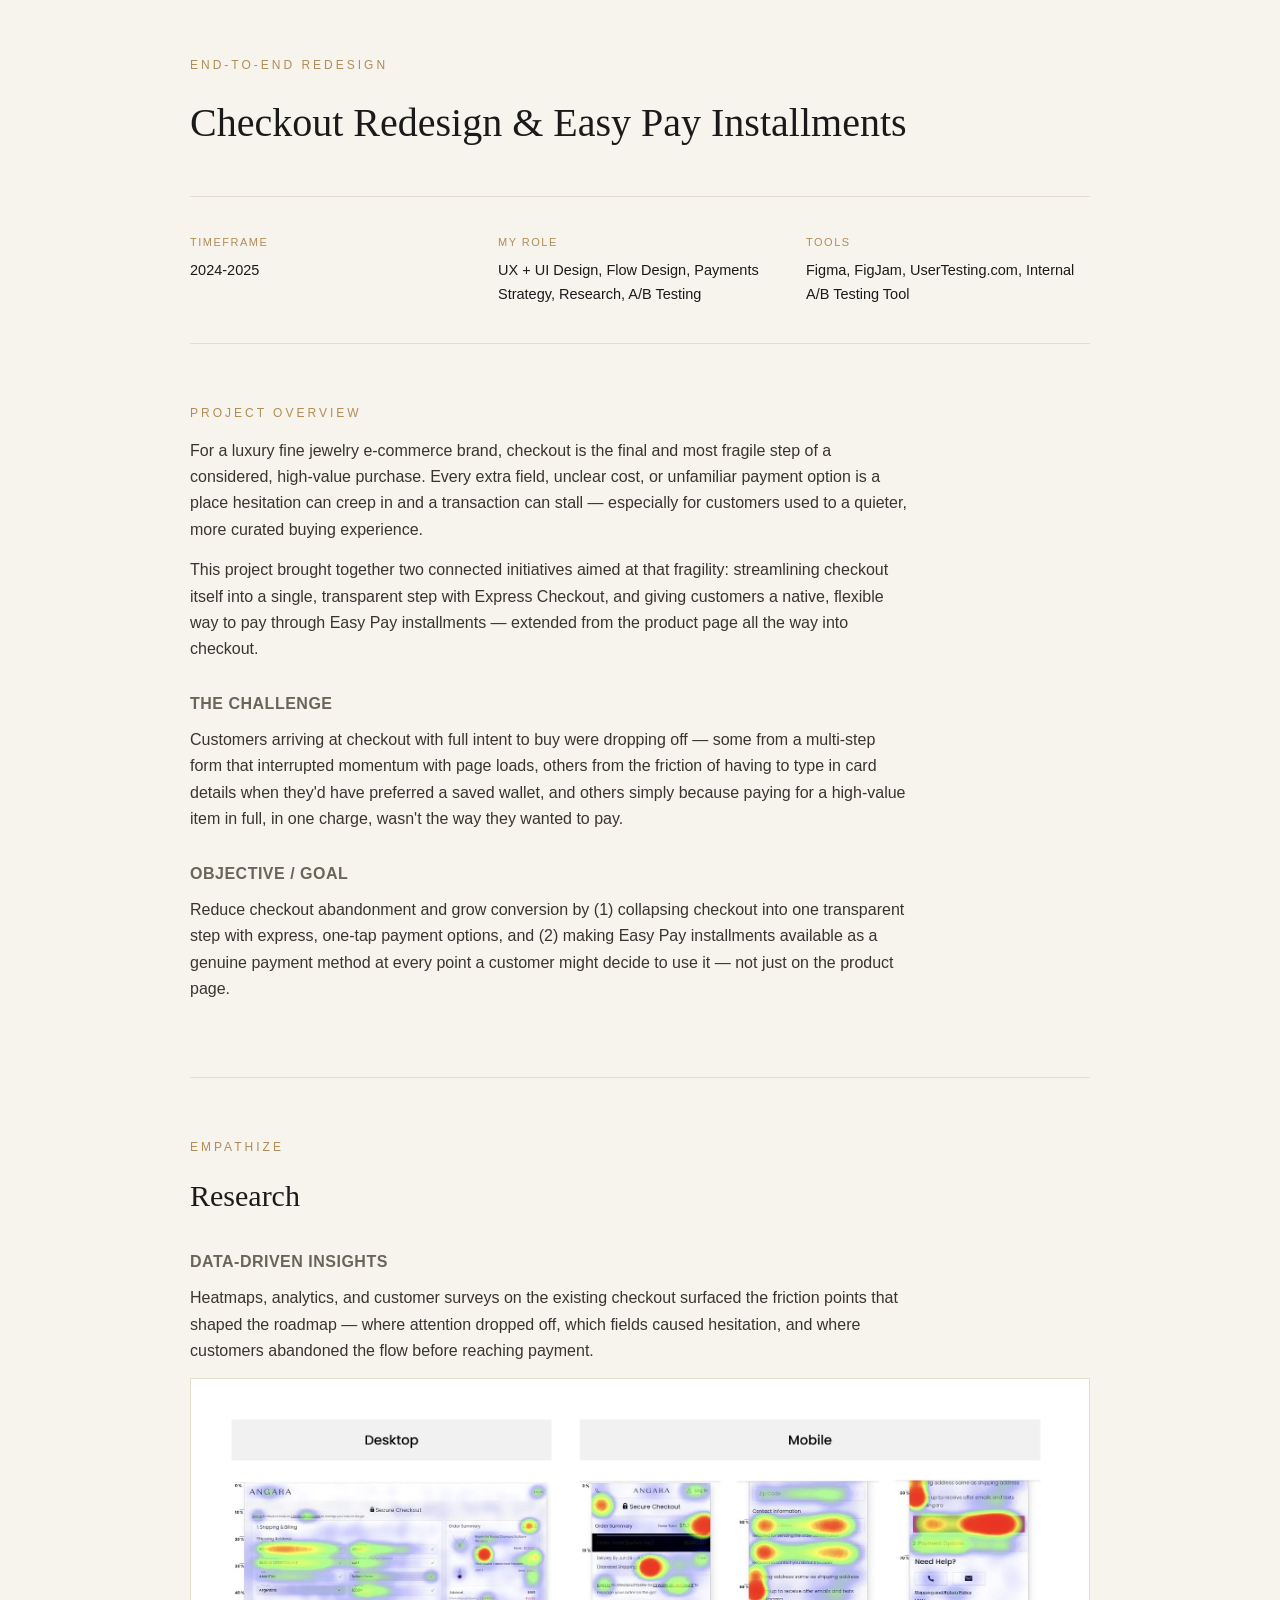
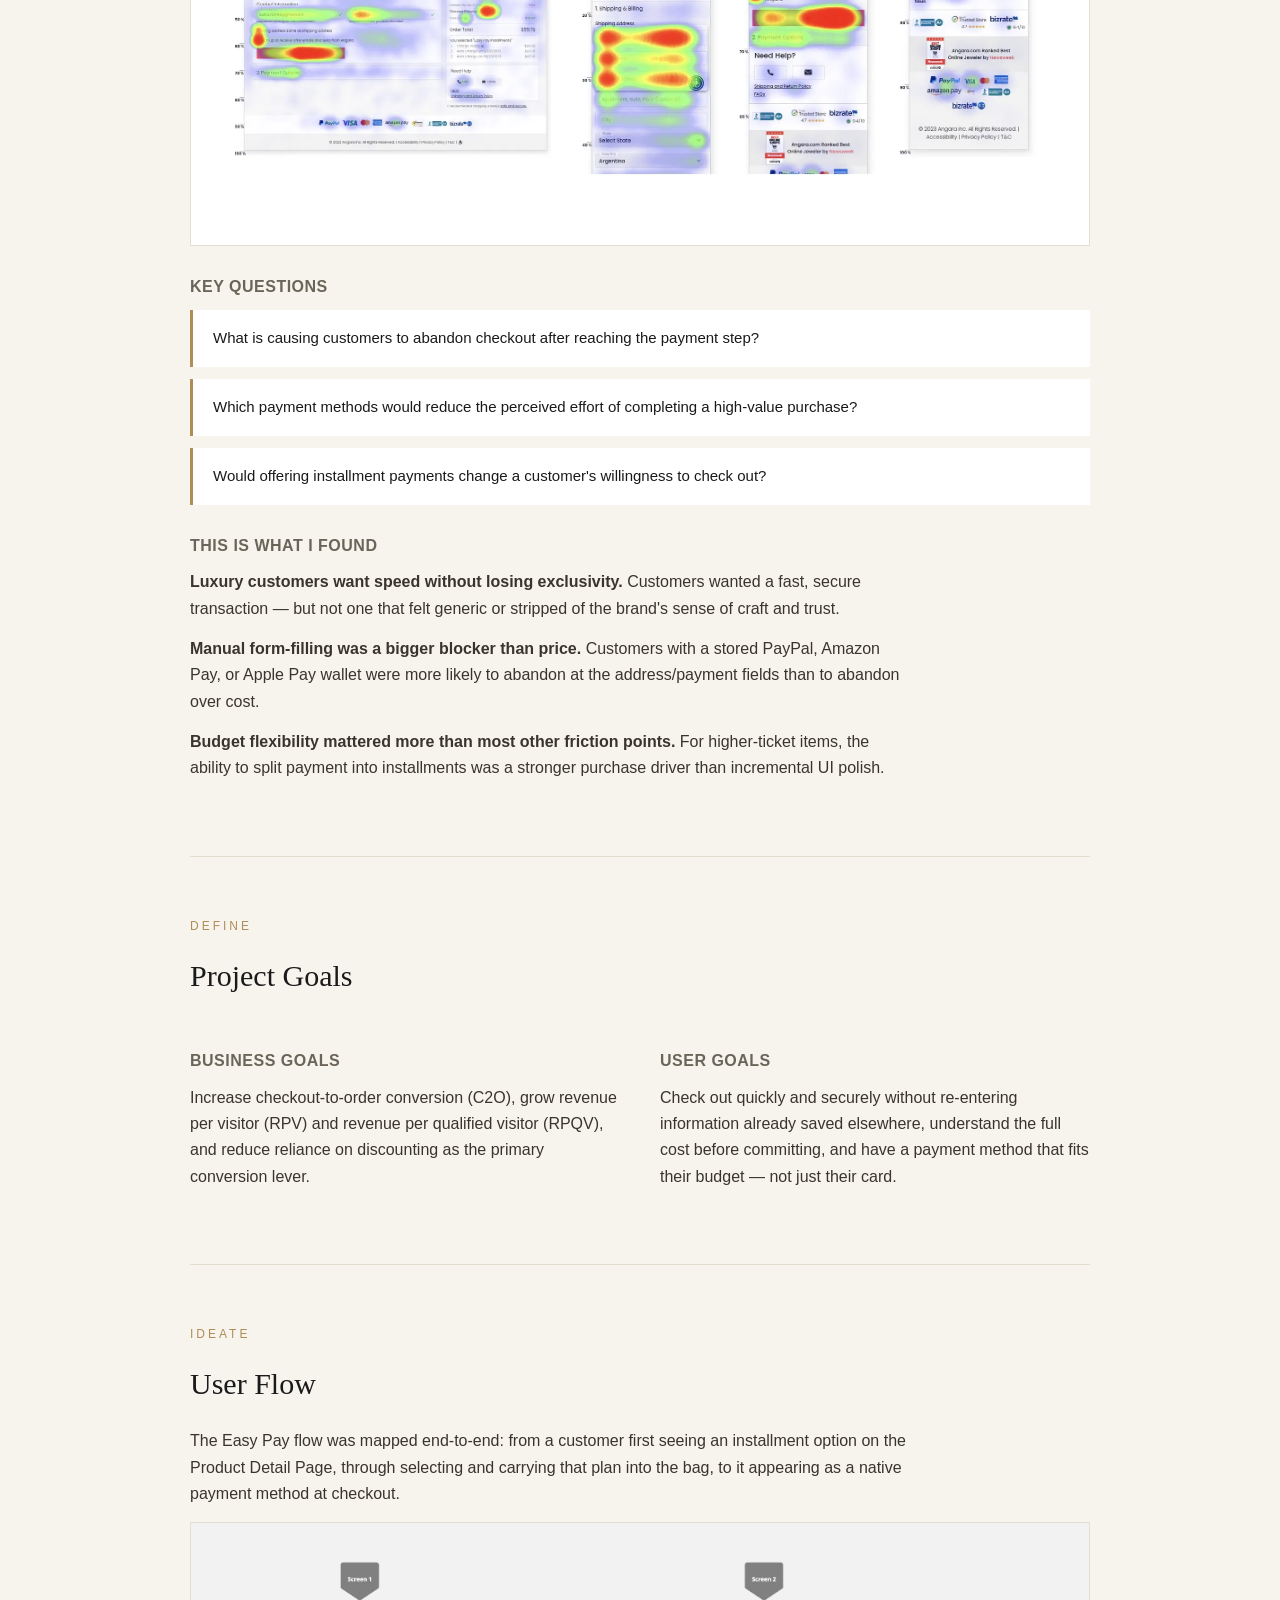
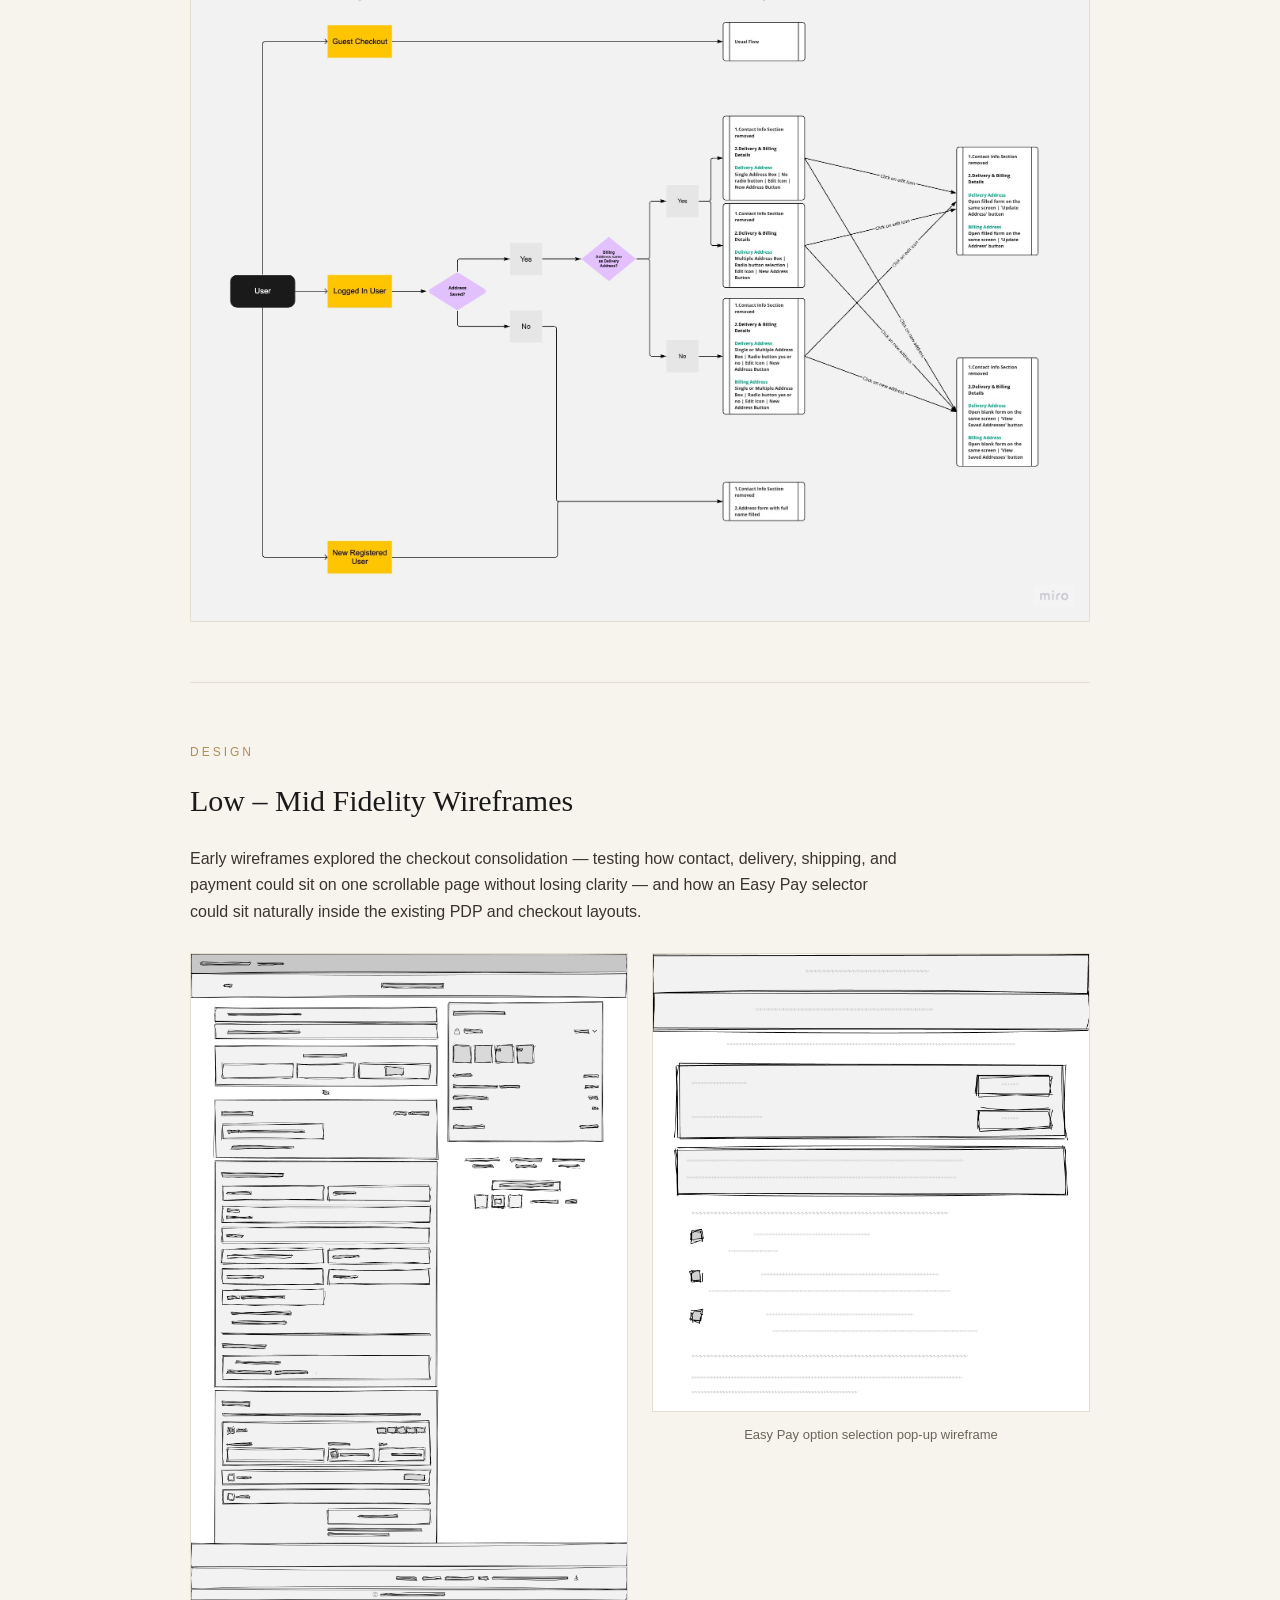
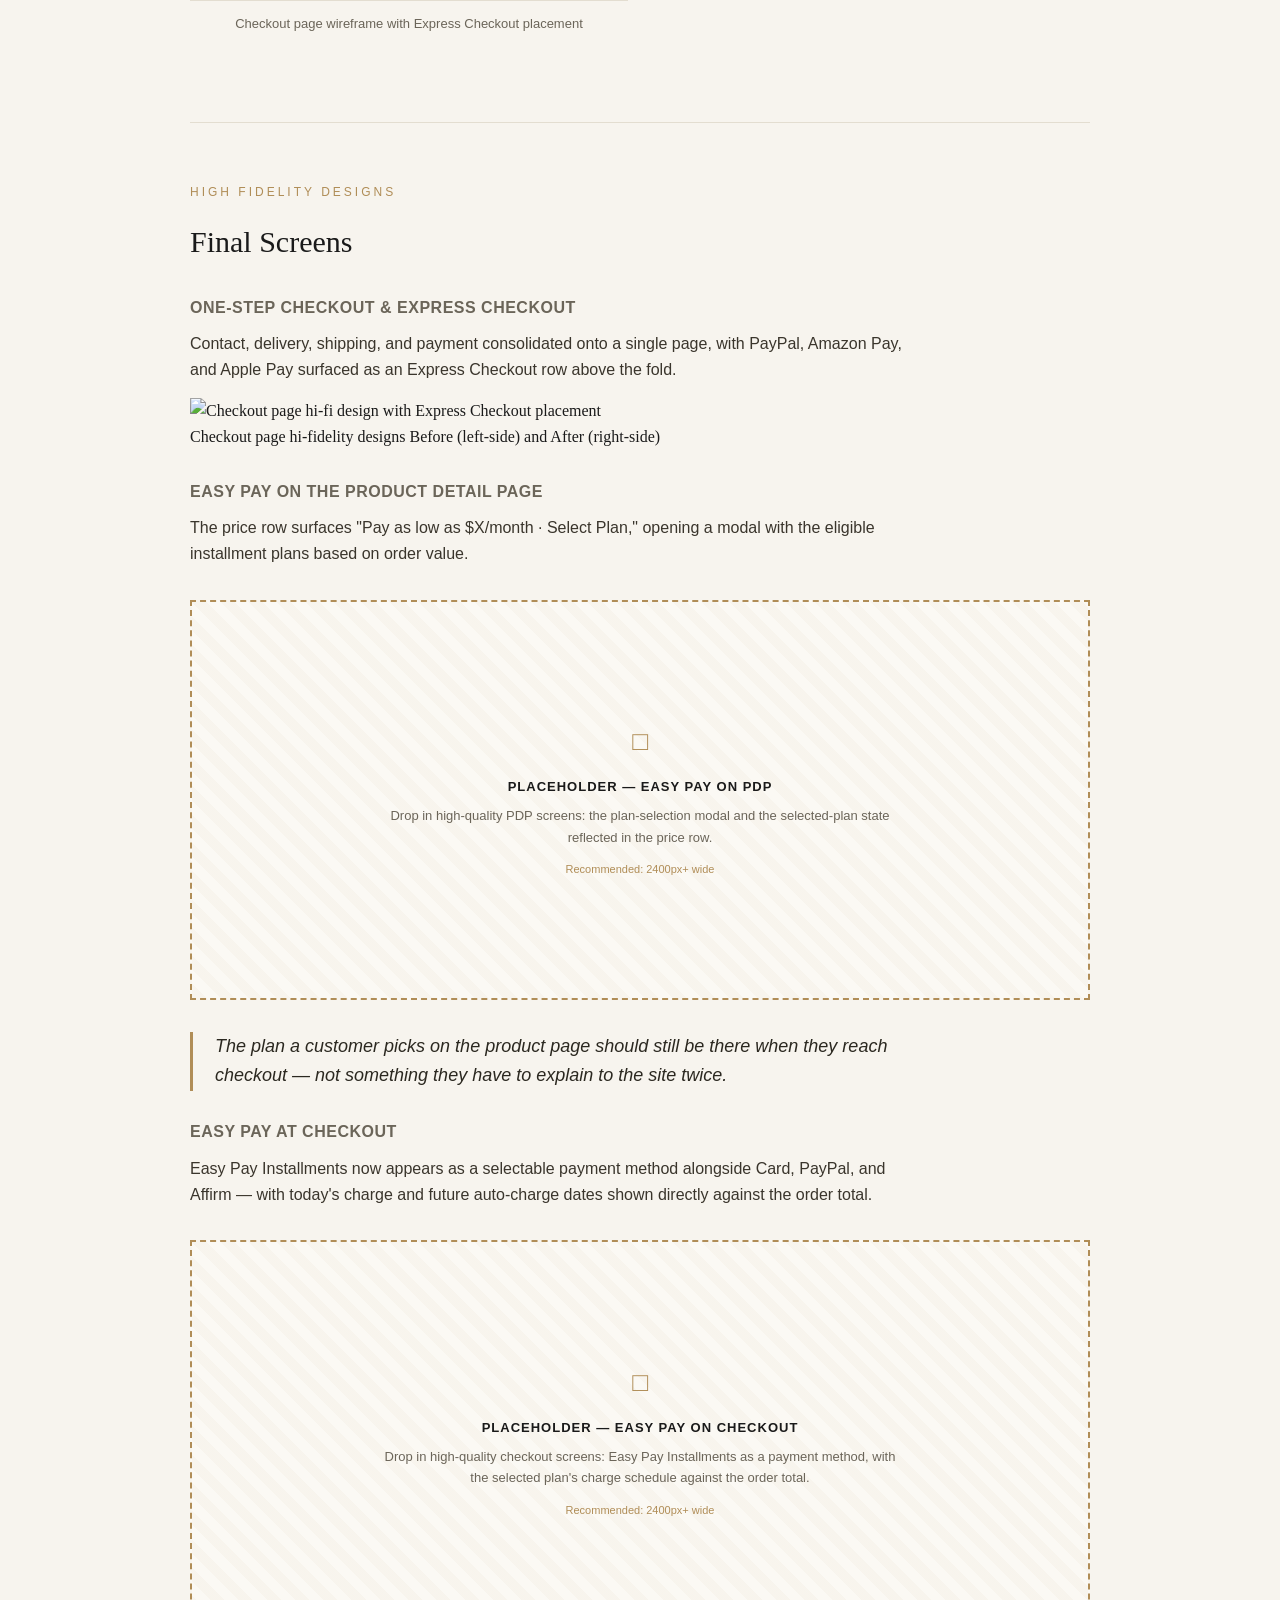
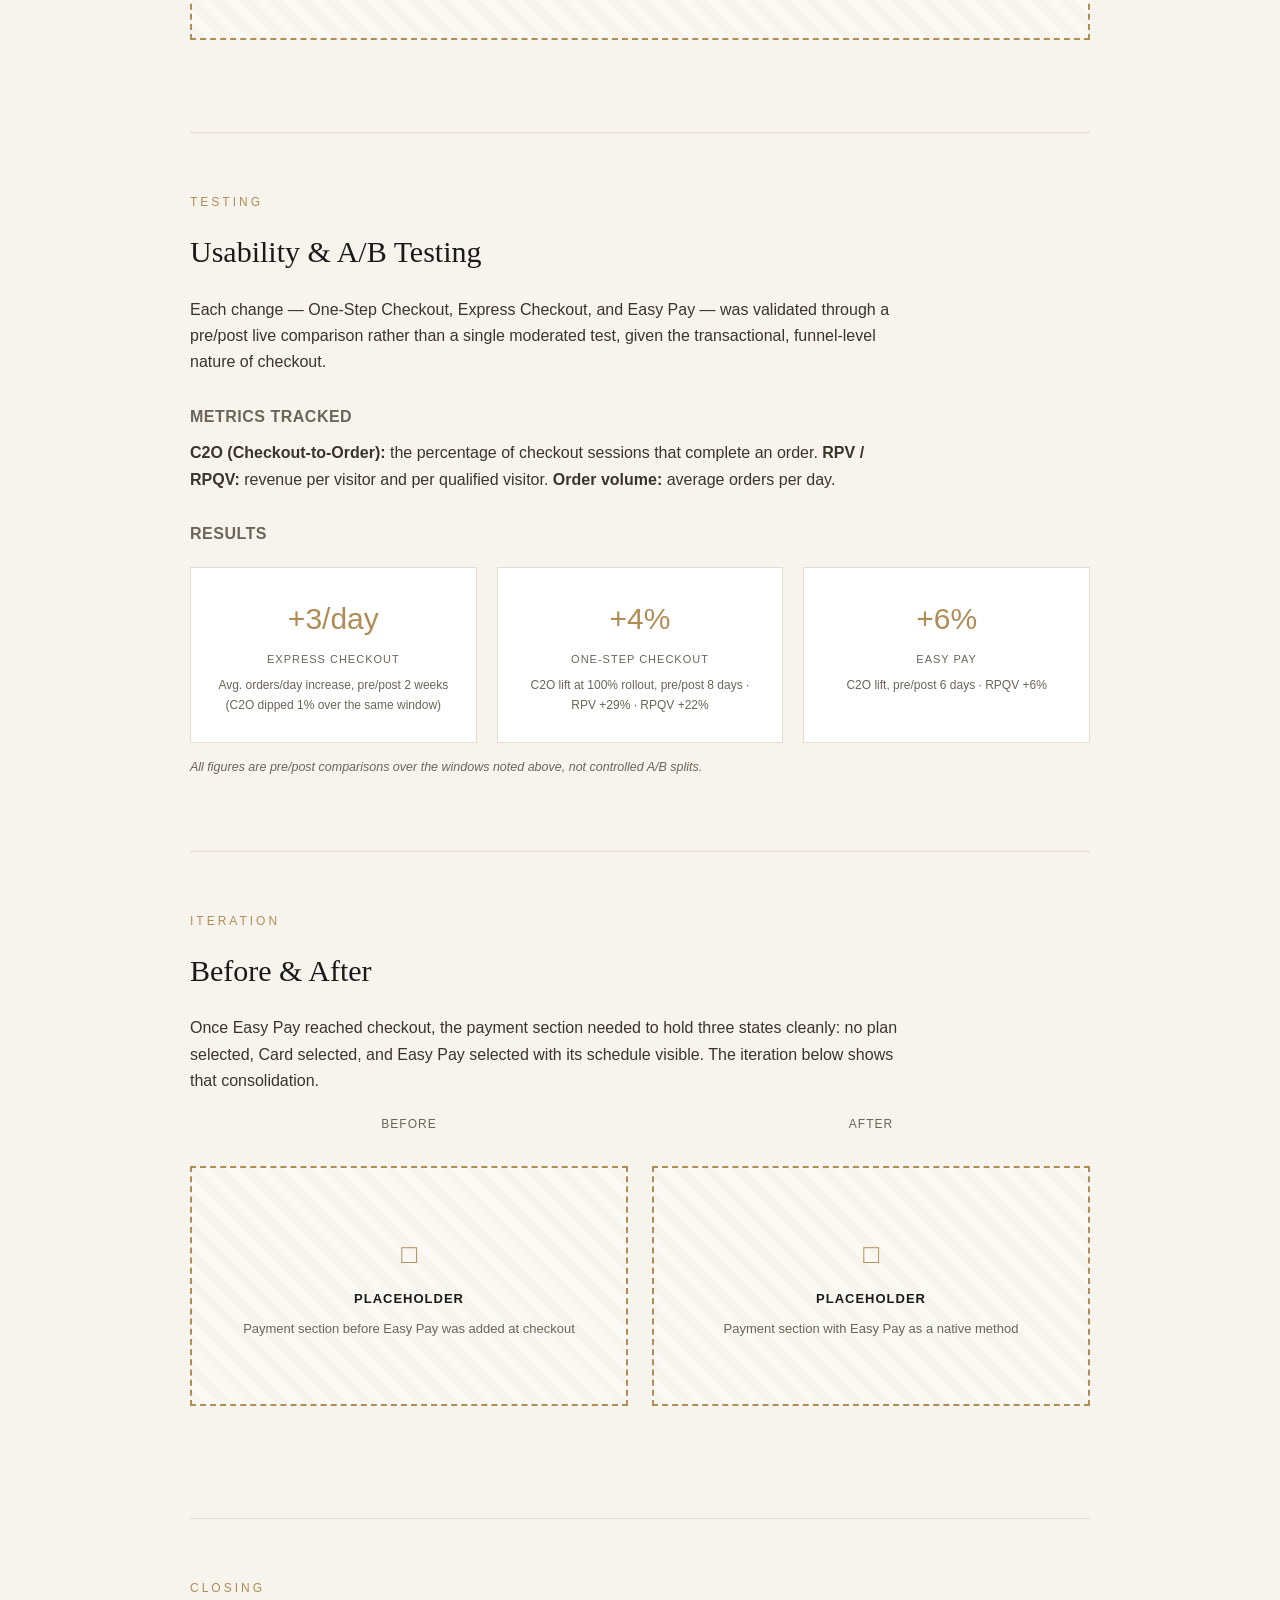
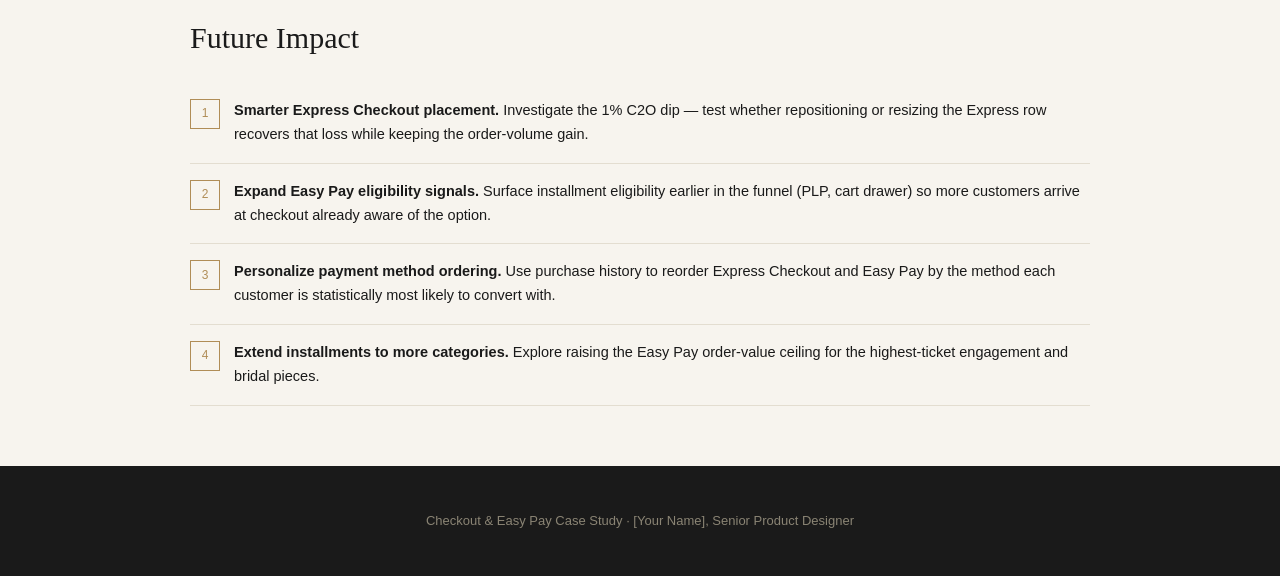
==== commit c8f14f56: "Update checkout.html" ====
--- a/case-studies/checkout.html
+++ b/case-studies/checkout.html
@@ -57,10 +57,29 @@
 
 .grid-3ph { display:grid; grid-template-columns:repeat(3,1fr); gap:20px; margin:28px 0; }
 .grid-3ph .placeholder { min-height:200px; margin:0; }
-.grid-2ph { display:grid; grid-template-columns:repeat(2,1fr); gap:24px; margin:28px 0; align-items:start; }
-.grid-2ph figure { margin:0; }
-.grid-2ph img { width:100%; display:block; border:1px solid var(--line); background:#fff; }
-.grid-2ph figcaption { font-family:'Helvetica Neue',Arial,sans-serif; font-size:13px; color:var(--muted); text-align:center; margin-top:12px; }
+.grid-2ph {
+  display:grid;
+  grid-template-columns:repeat(2, minmax(0, 1fr));
+  gap:24px;
+  margin:28px 0;
+  align-items:start;
+}
+.grid-2ph figure { margin:0; min-width:0; }
+.grid-2ph img {
+  width:100%;
+  max-width:100%;
+  height:auto;
+  display:block;
+  border:1px solid var(--line);
+  background:#fff;
+}
+.grid-2ph figcaption {
+  font-family:'Helvetica Neue',Arial,sans-serif;
+  font-size:13px;
+  color:var(--muted);
+  text-align:center;
+  margin-top:12px;
+}
 
 @media (max-width:700px) {
   .grid-2ph { grid-template-columns:1fr; }
@@ -207,13 +226,11 @@
 
     <h3>One-Step Checkout &amp; Express Checkout</h3>
     <p>Contact, delivery, shipping, and payment consolidated onto a single page, with PayPal, Amazon Pay, and Apple Pay surfaced as an Express Checkout row above the fold.</p>
-    <div class="placeholder tall">
-      <div class="icon">&#9633;</div>
-      <div class="ph-title">Placeholder — Checkout Before / After</div>
-      <div class="ph-desc">Drop in your high-quality before/after checkout screens (Express Checkout row added above the fold, collapsible Order Summary).</div>
-      <div class="ph-tag">Recommended: 2 desktop frames side by side, 2400px+ wide</div>
-    </div>
-
+    <figure>
+      <img src="../assets/checkout/Checkout_hi-fi.png" alt="Checkout page hi-fi design with Express Checkout placement">
+      <figcaption>Checkout page hi-fidelity designs Before (left-side) and After (right-side)</figcaption>
+    </figure>
+    
     <h3>Easy Pay on the Product Detail Page</h3>
     <p>The price row surfaces "Pay as low as $X/month &middot; Select Plan," opening a modal with the eligible installment plans based on order value.</p>
     <div class="placeholder tall">
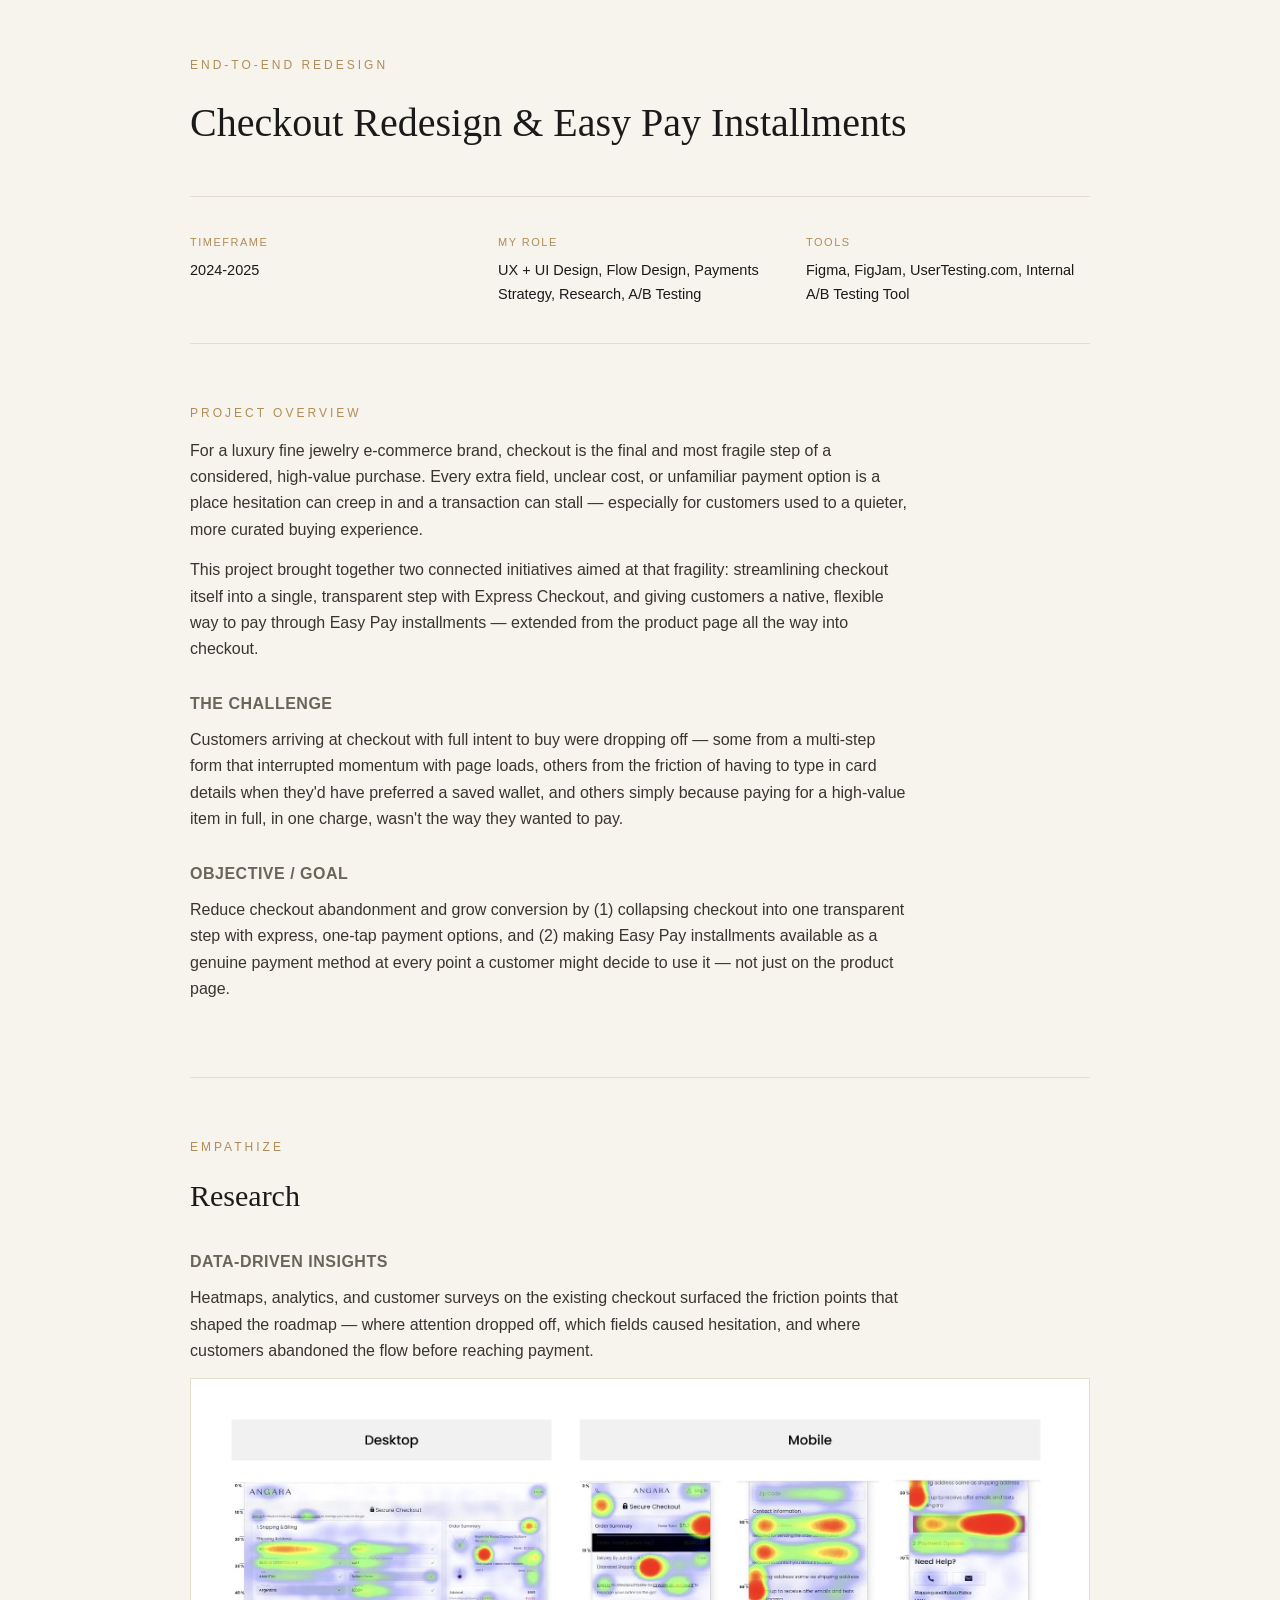
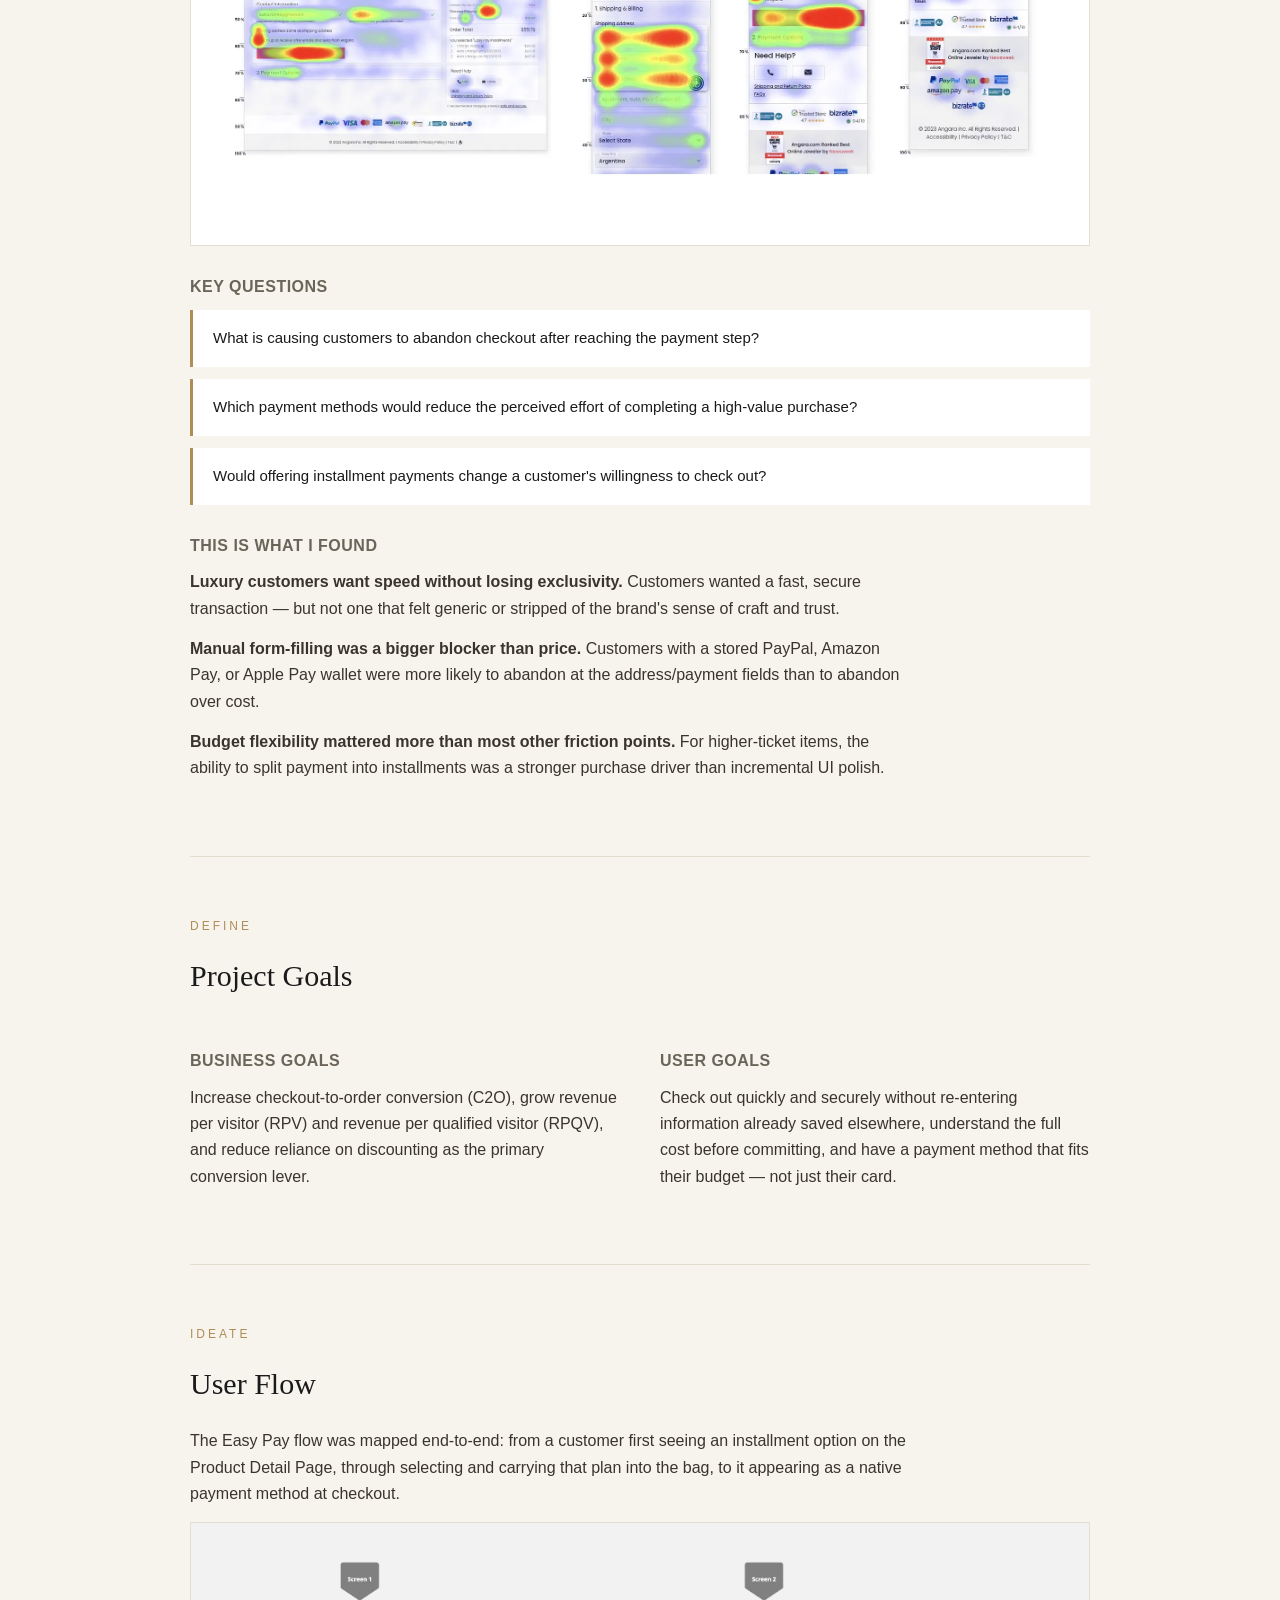
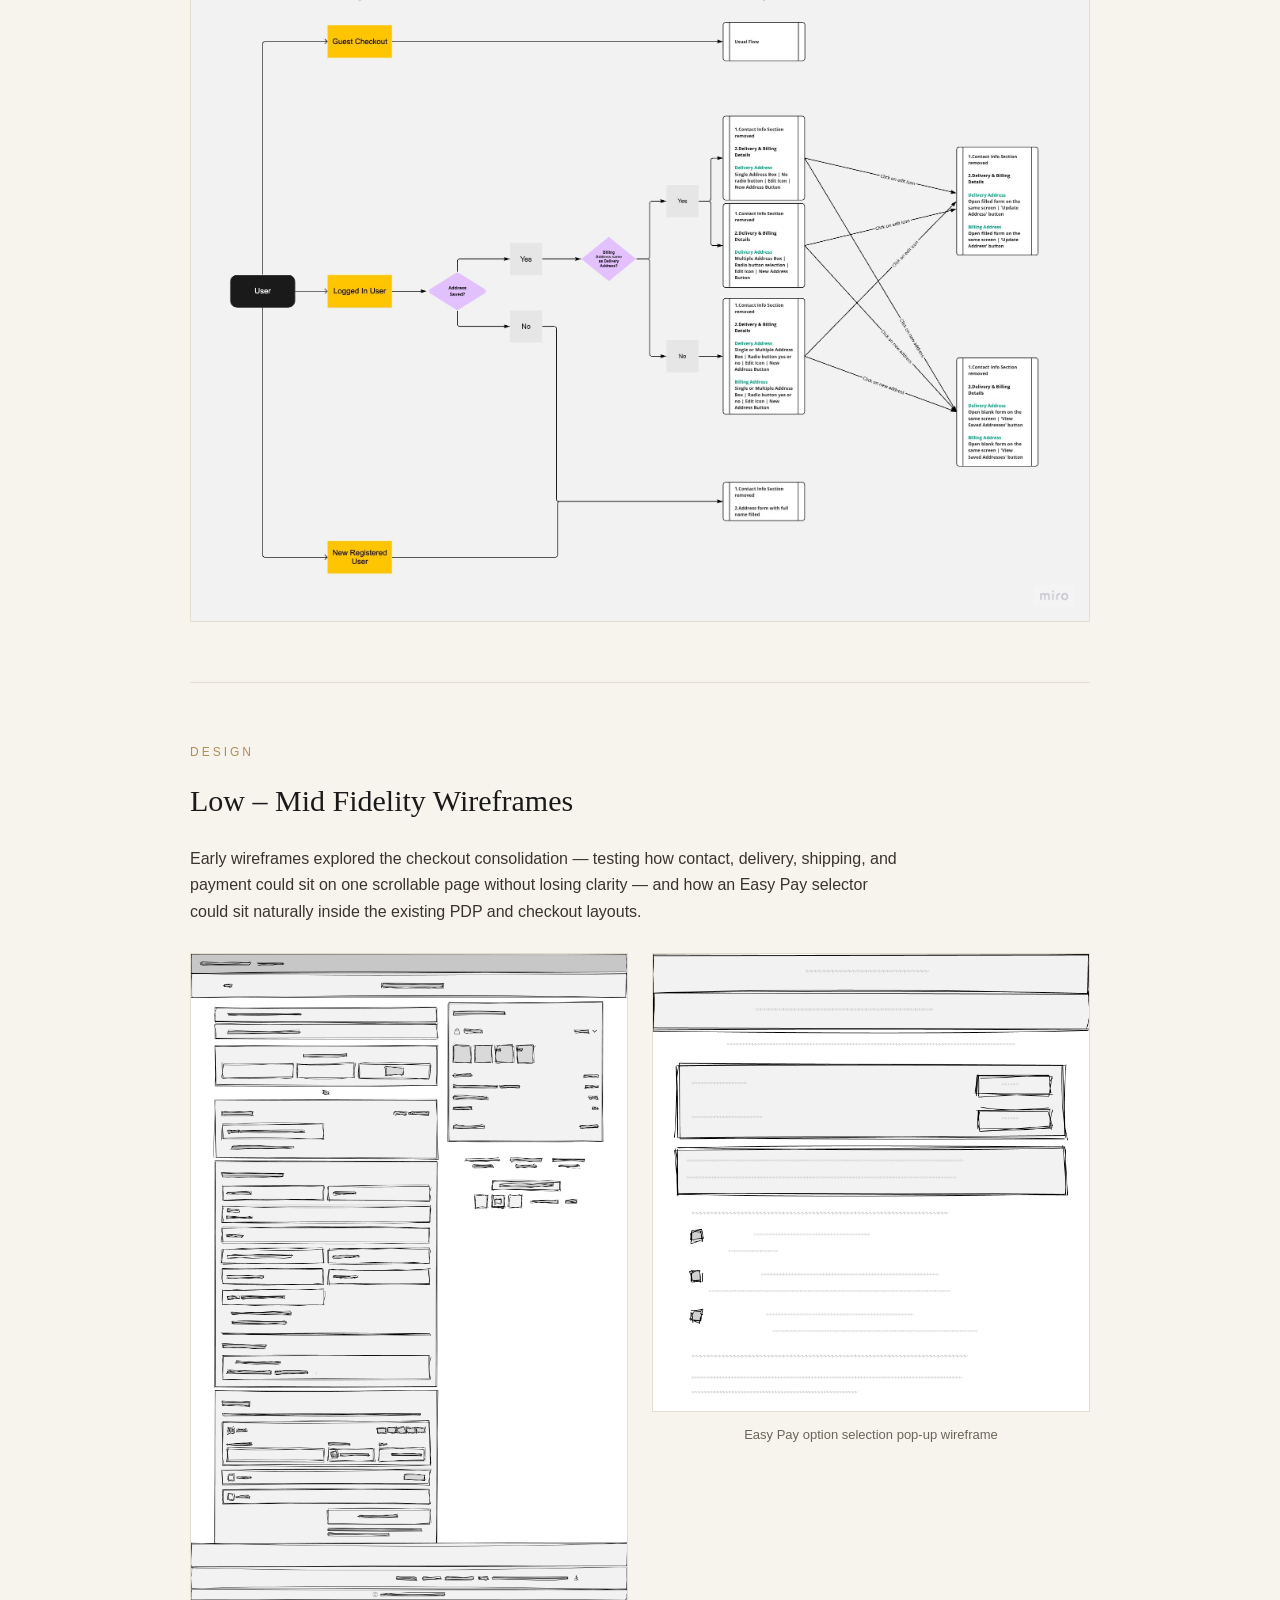
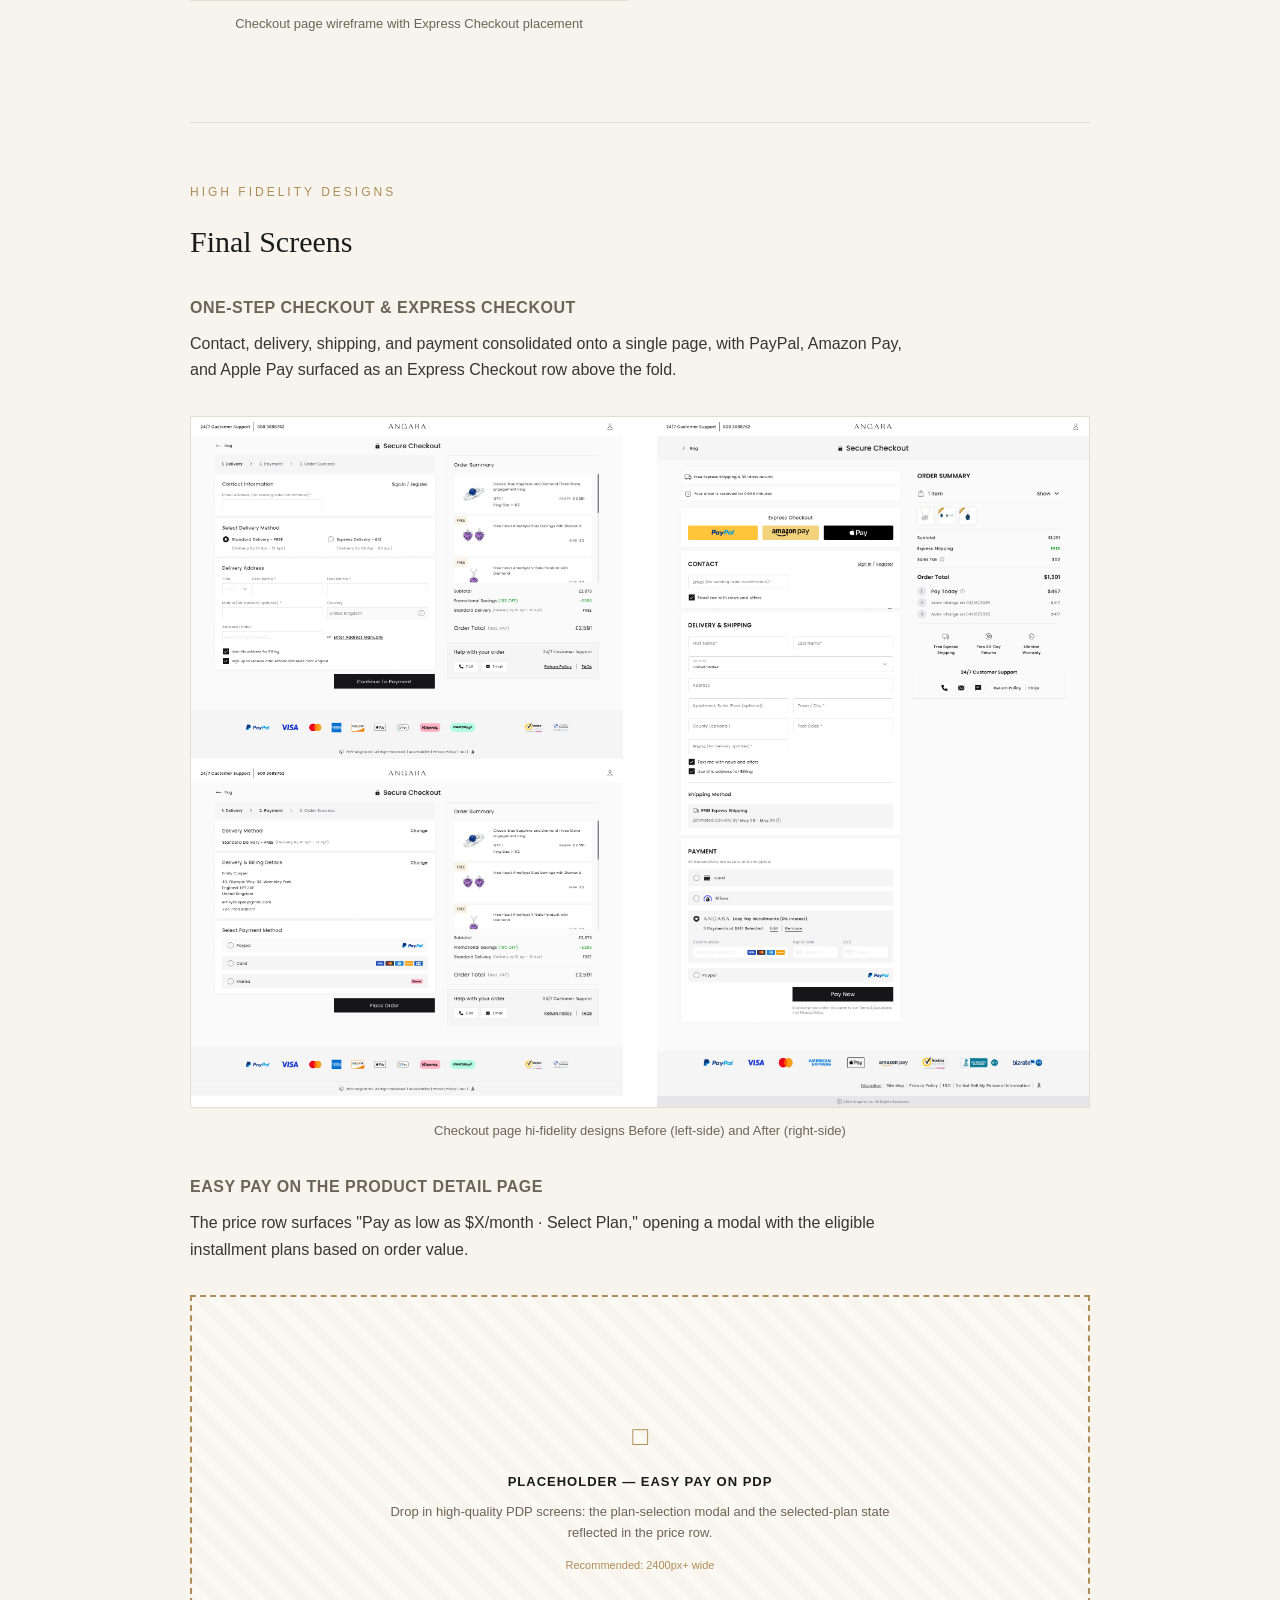
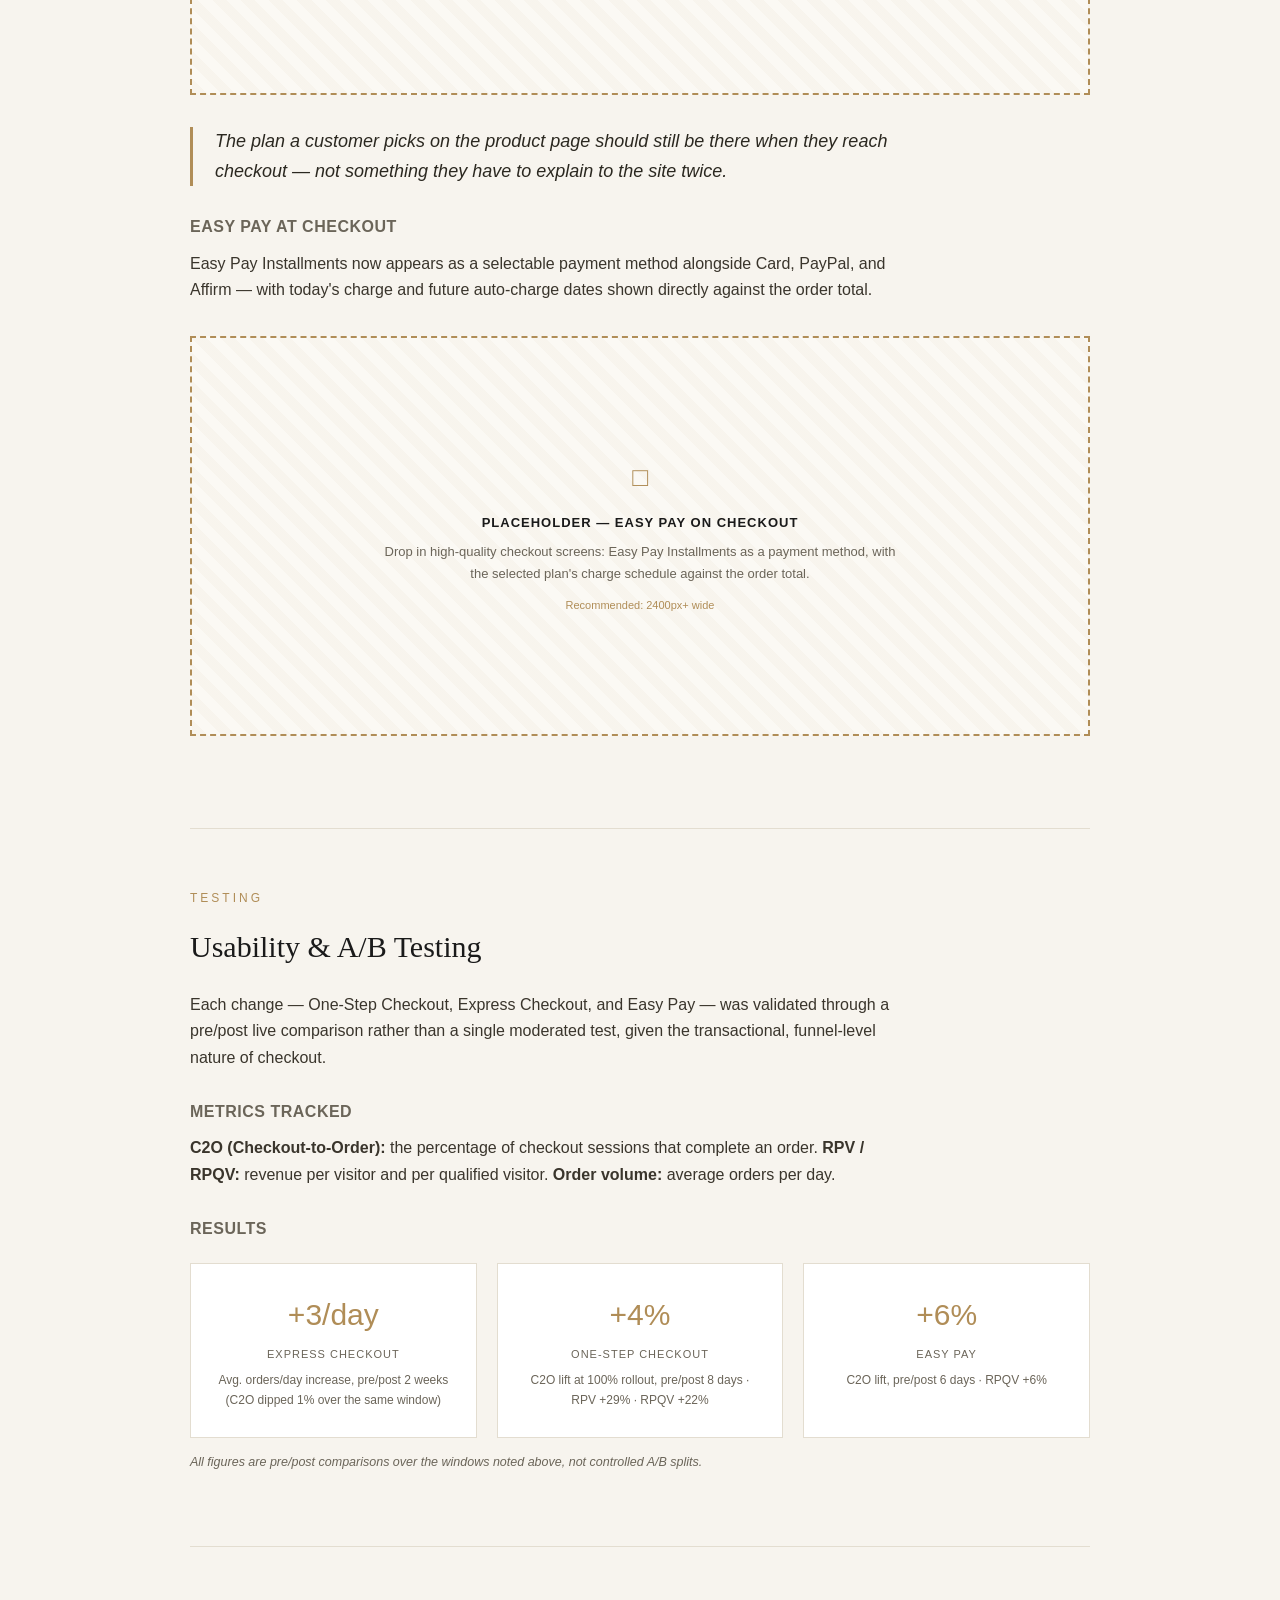
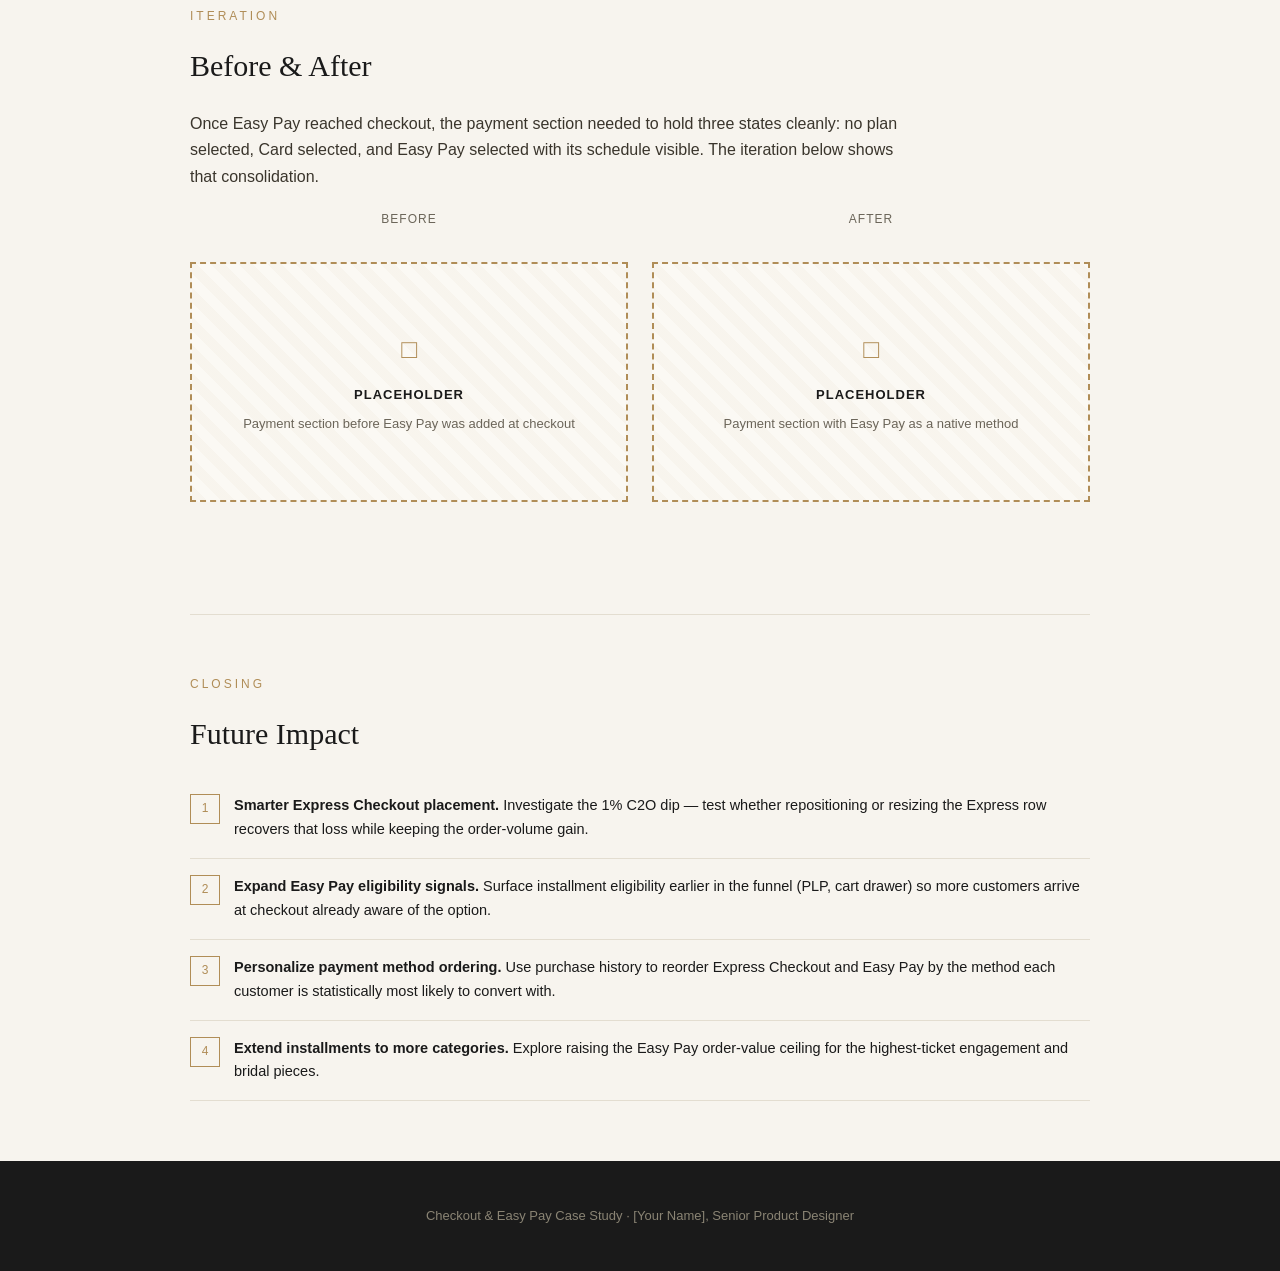
==== commit 75382c78: "Update checkout.html" ====
--- a/case-studies/checkout.html
+++ b/case-studies/checkout.html
@@ -83,6 +83,18 @@
 
 @media (max-width:700px) {
   .grid-2ph { grid-template-columns:1fr; }
+}
+
+img { max-width:100%; height:auto; display:block; }
+
+figure { margin:32px 0; }
+figure img { width:100%; border:1px solid var(--line); background:#fff; }
+figcaption {
+  font-family:'Helvetica Neue',Arial,sans-serif;
+  font-size:13px;
+  color:var(--muted);
+  text-align:center;
+  margin-top:12px;
 }
 
 .stat-row { display:grid; grid-template-columns:repeat(2,1fr); gap:24px; margin:30px 0; }
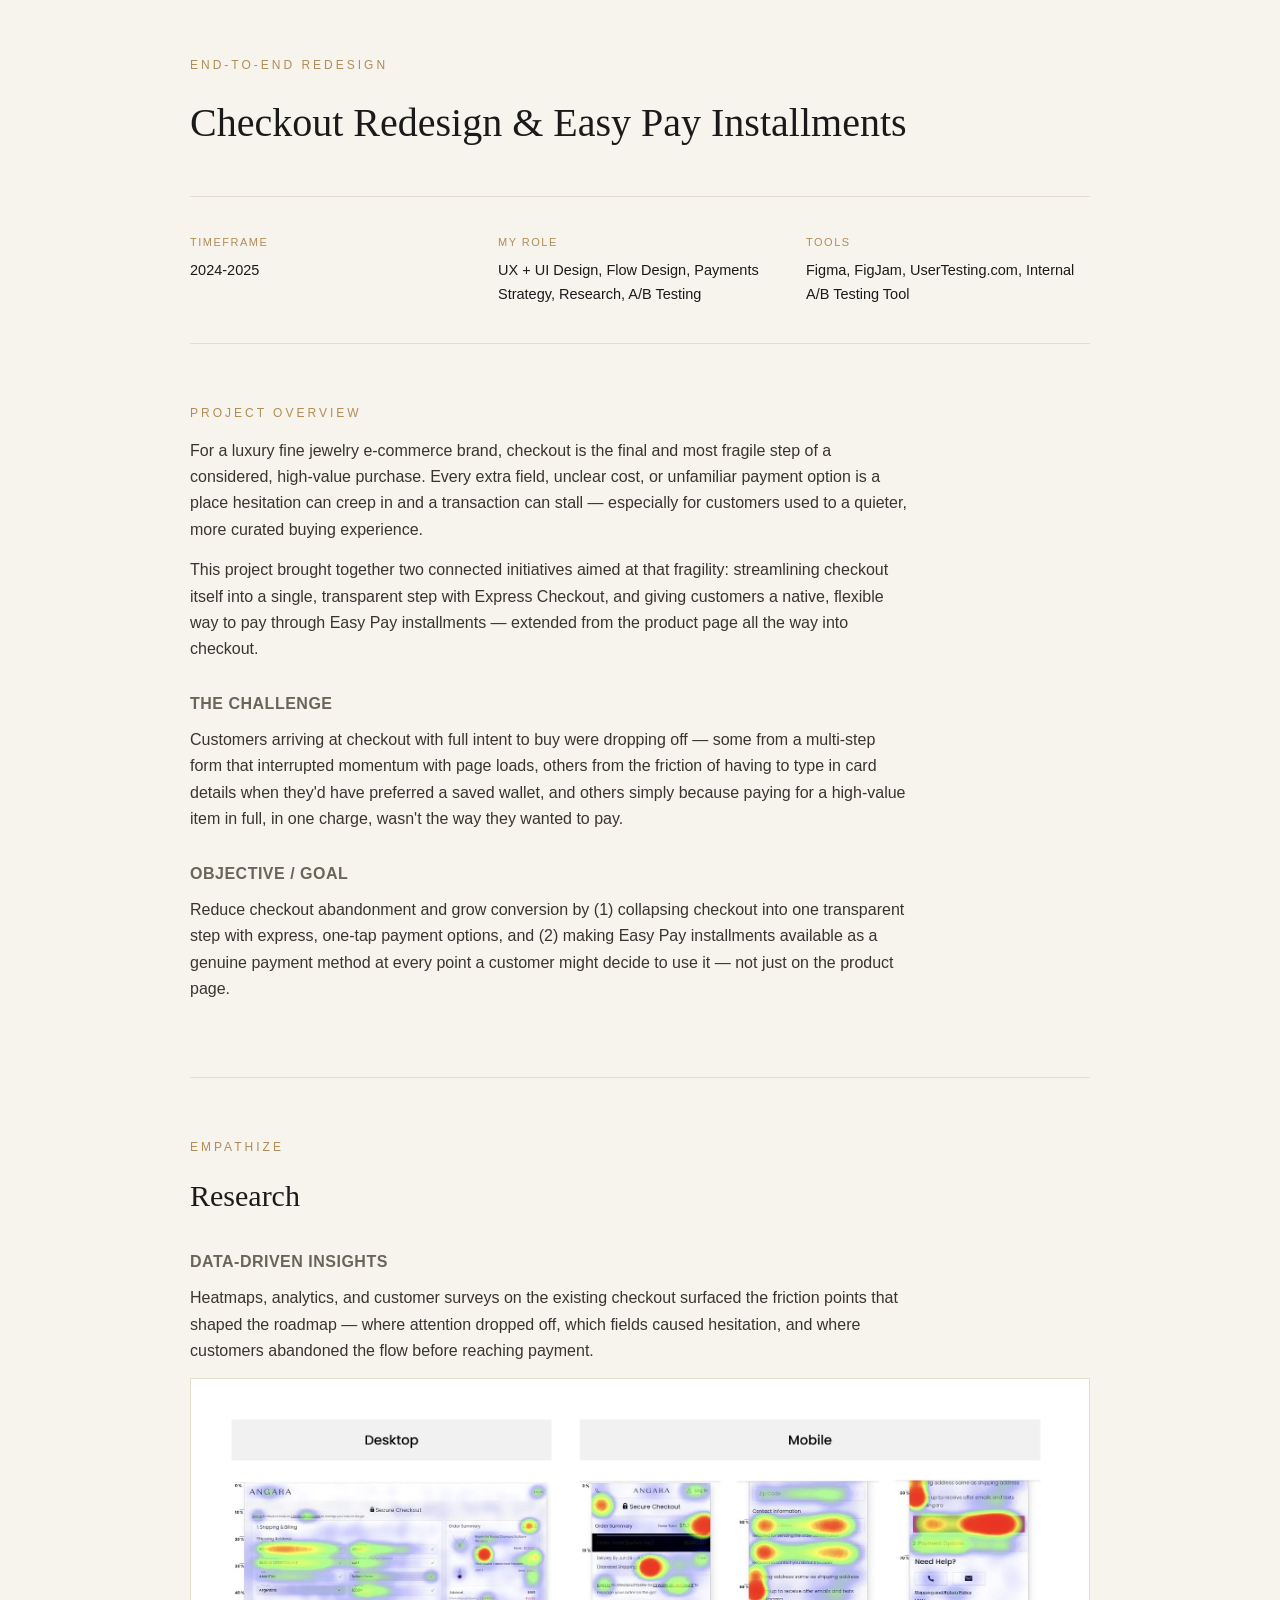
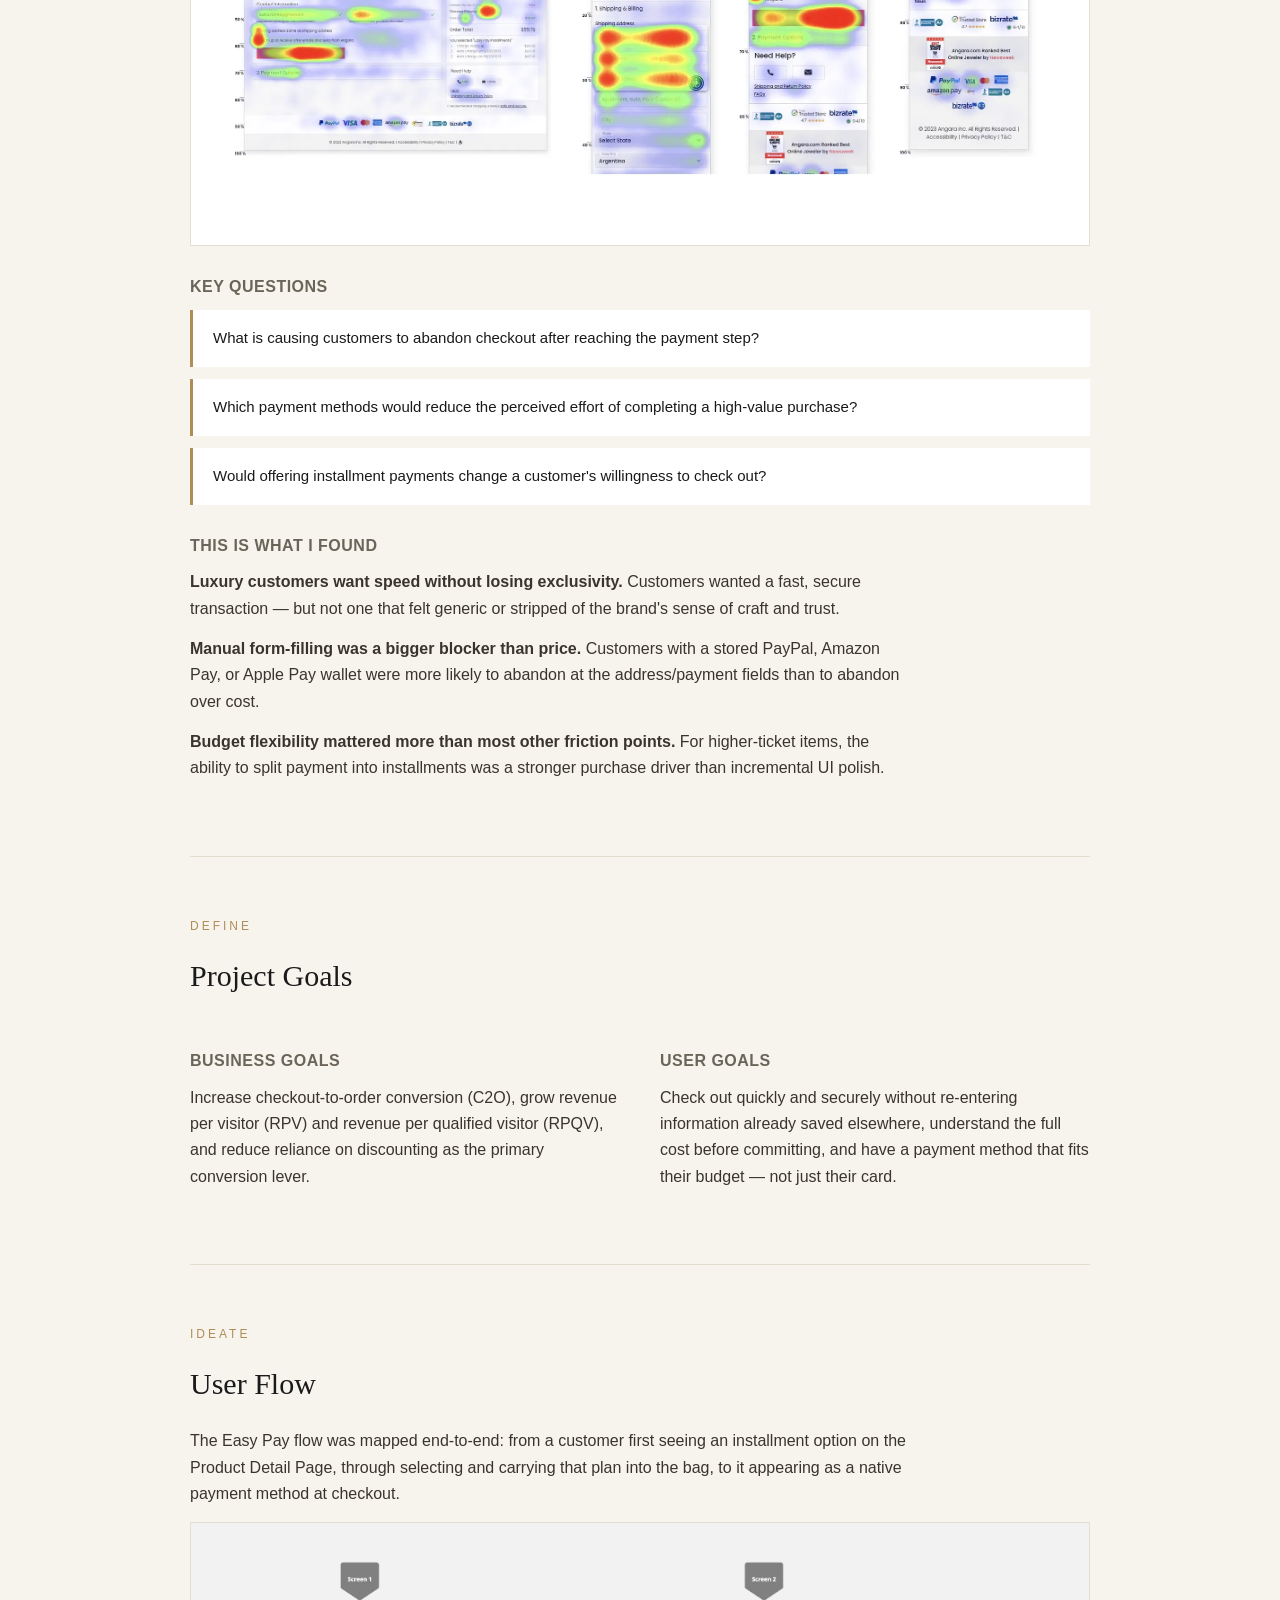
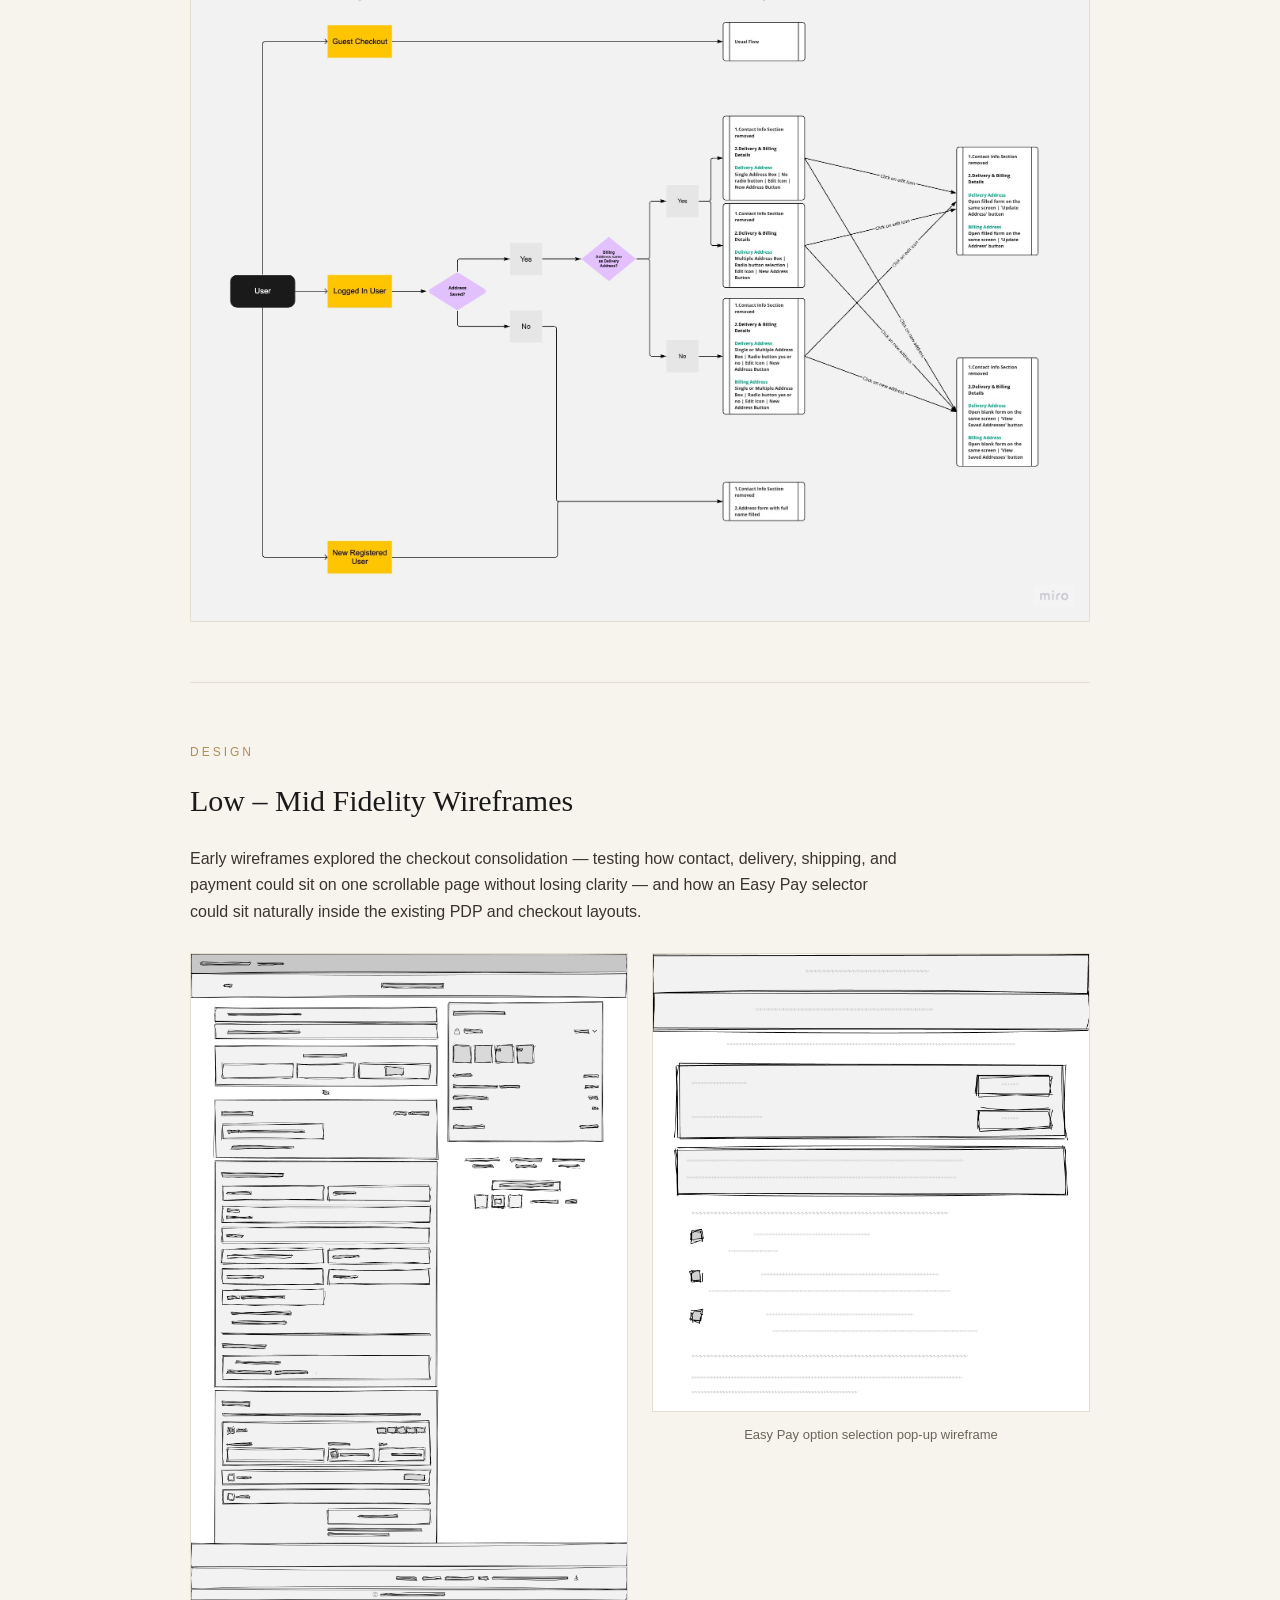
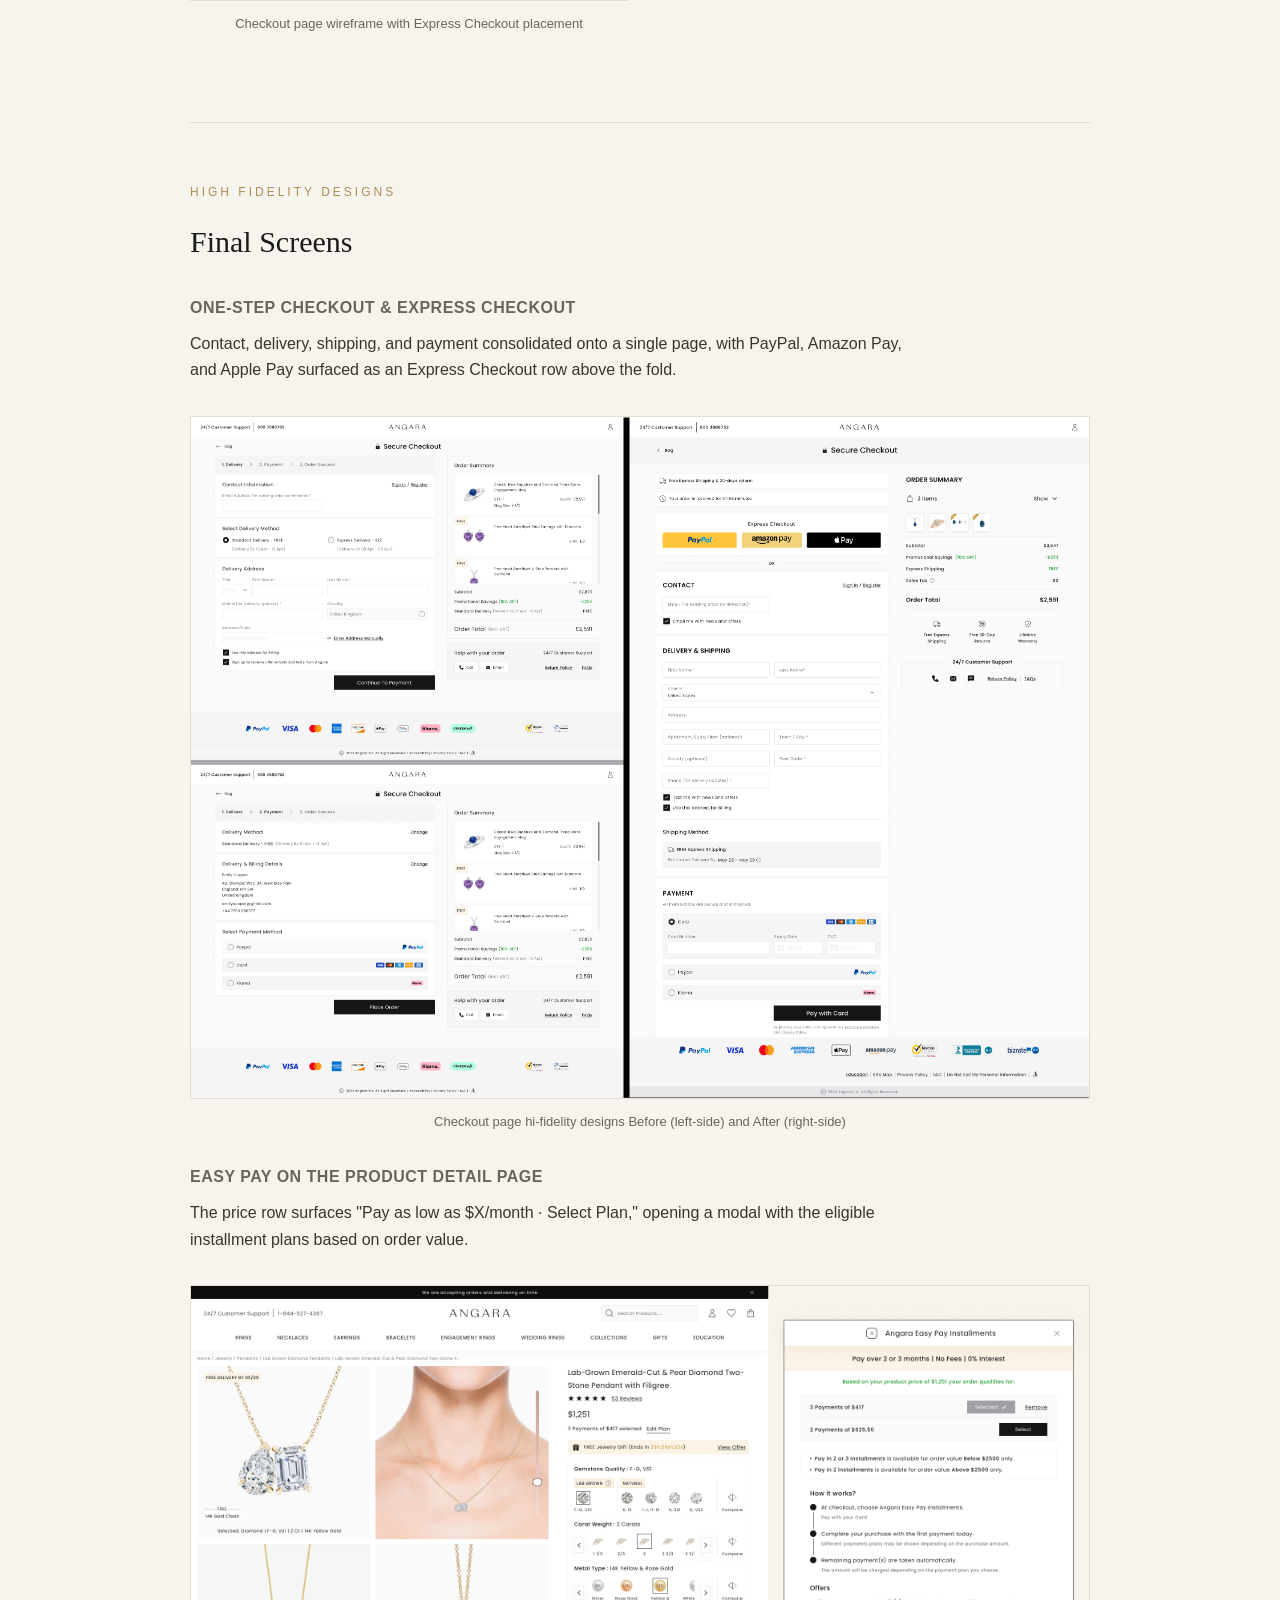
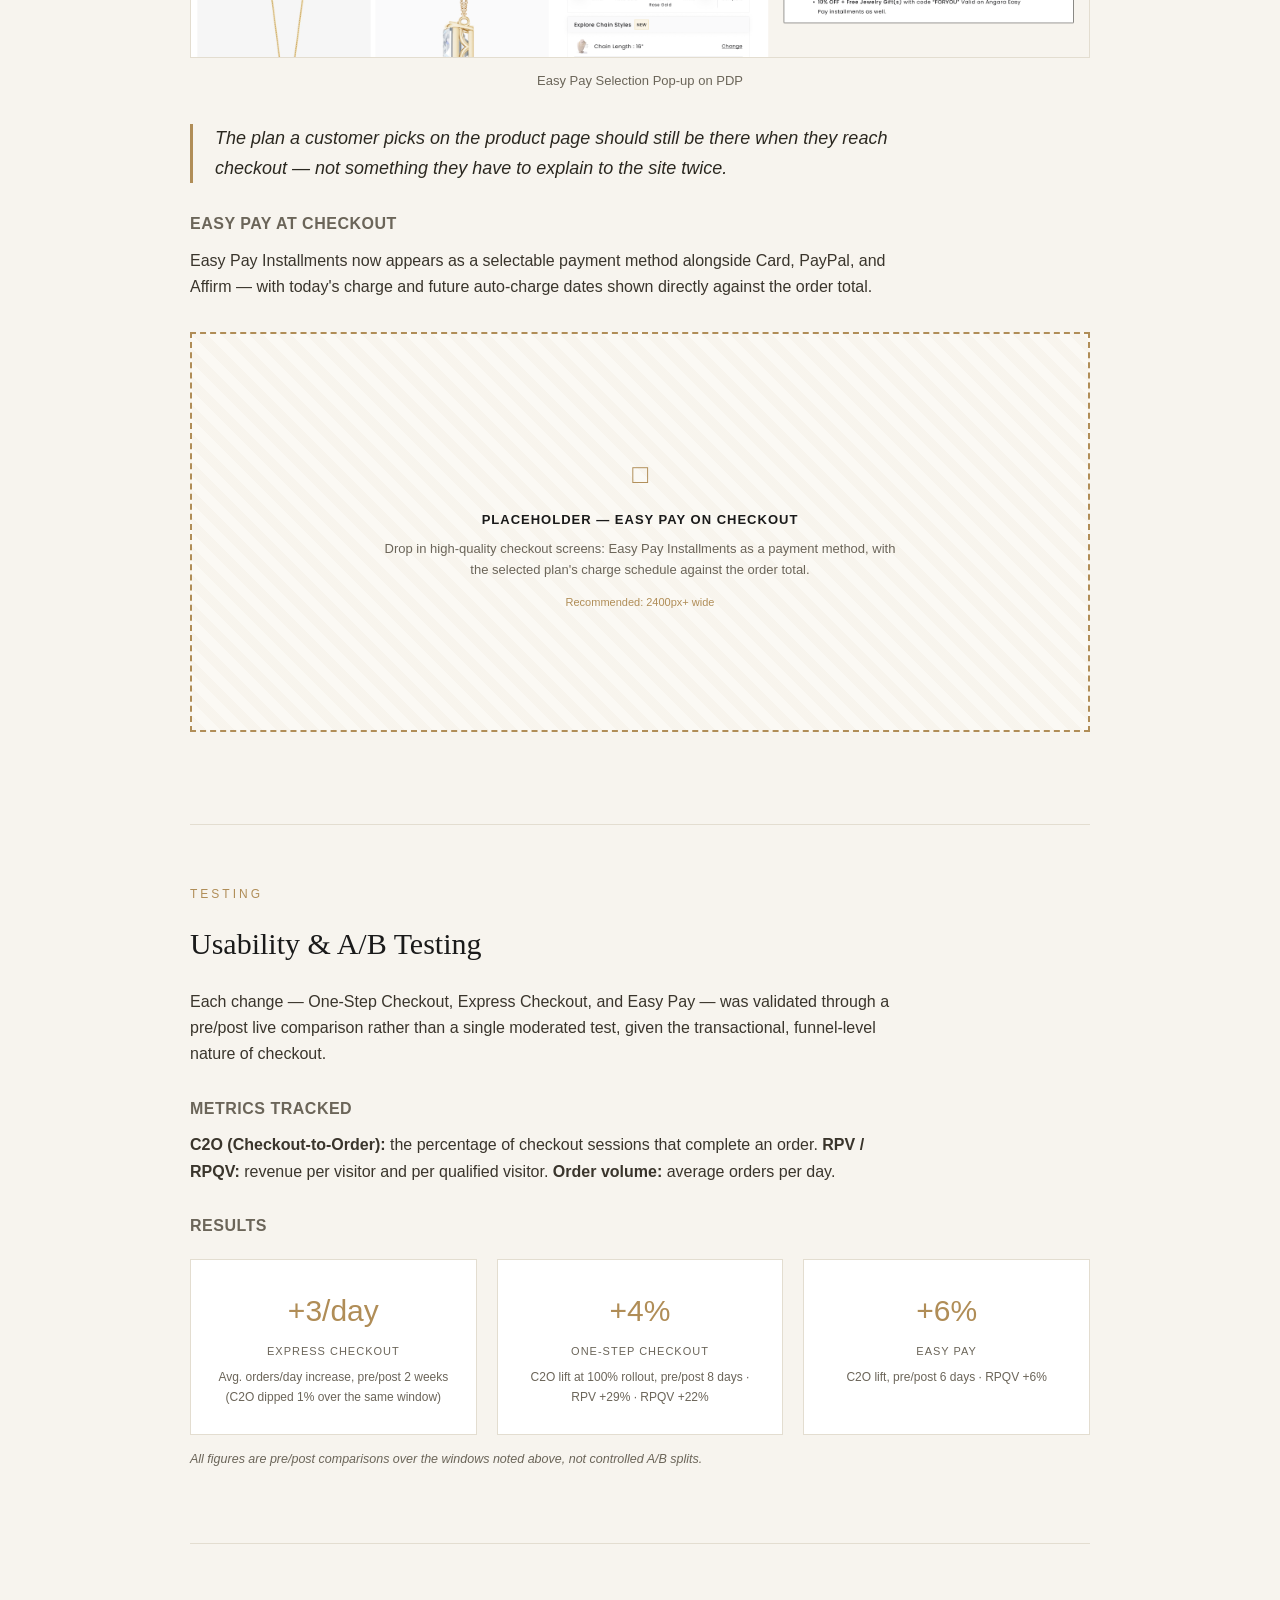
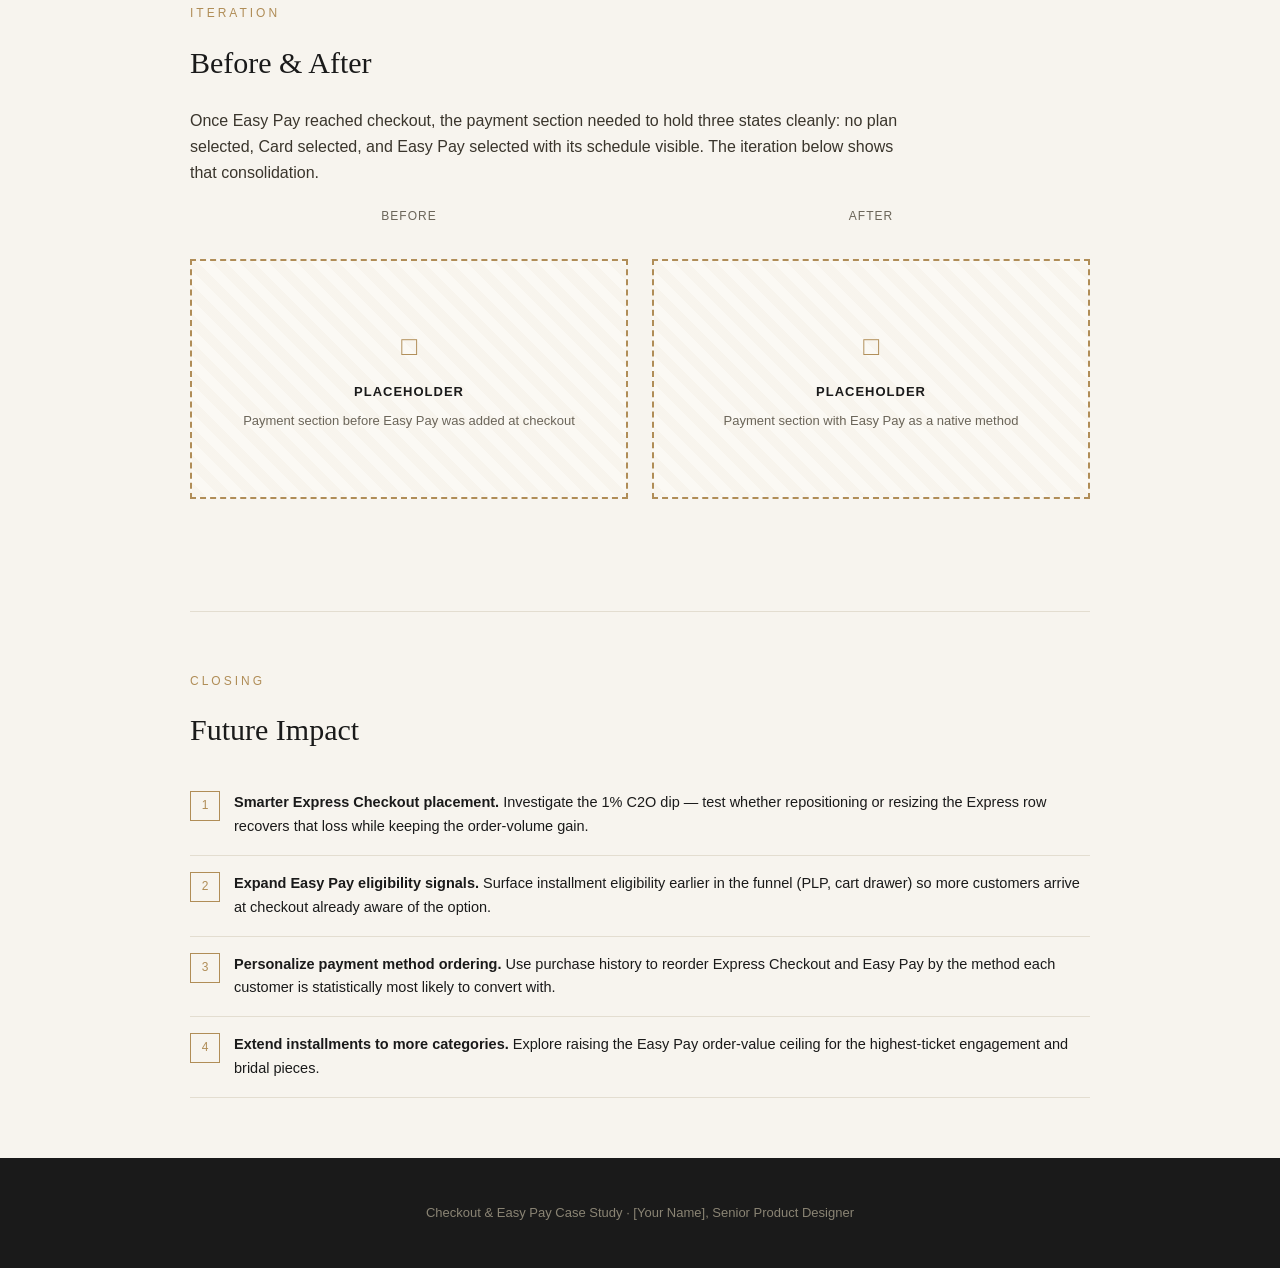
==== commit 084e4097: "Update checkout.html" ====
--- a/case-studies/checkout.html
+++ b/case-studies/checkout.html
@@ -245,12 +245,10 @@
     
     <h3>Easy Pay on the Product Detail Page</h3>
     <p>The price row surfaces "Pay as low as $X/month &middot; Select Plan," opening a modal with the eligible installment plans based on order value.</p>
-    <div class="placeholder tall">
-      <div class="icon">&#9633;</div>
-      <div class="ph-title">Placeholder — Easy Pay on PDP</div>
-      <div class="ph-desc">Drop in high-quality PDP screens: the plan-selection modal and the selected-plan state reflected in the price row.</div>
-      <div class="ph-tag">Recommended: 2400px+ wide</div>
-    </div>
+    <figure>
+      <img src="../assets/checkout/Easypay-PDP.png" alt="Easy Pay Selection on PDP">
+      <figcaption>Easy Pay Selection Pop-up on PDP</figcaption>
+    </figure>
 
     <blockquote>The plan a customer picks on the product page should still be there when they reach checkout &mdash; not something they have to explain to the site twice.</blockquote>
 
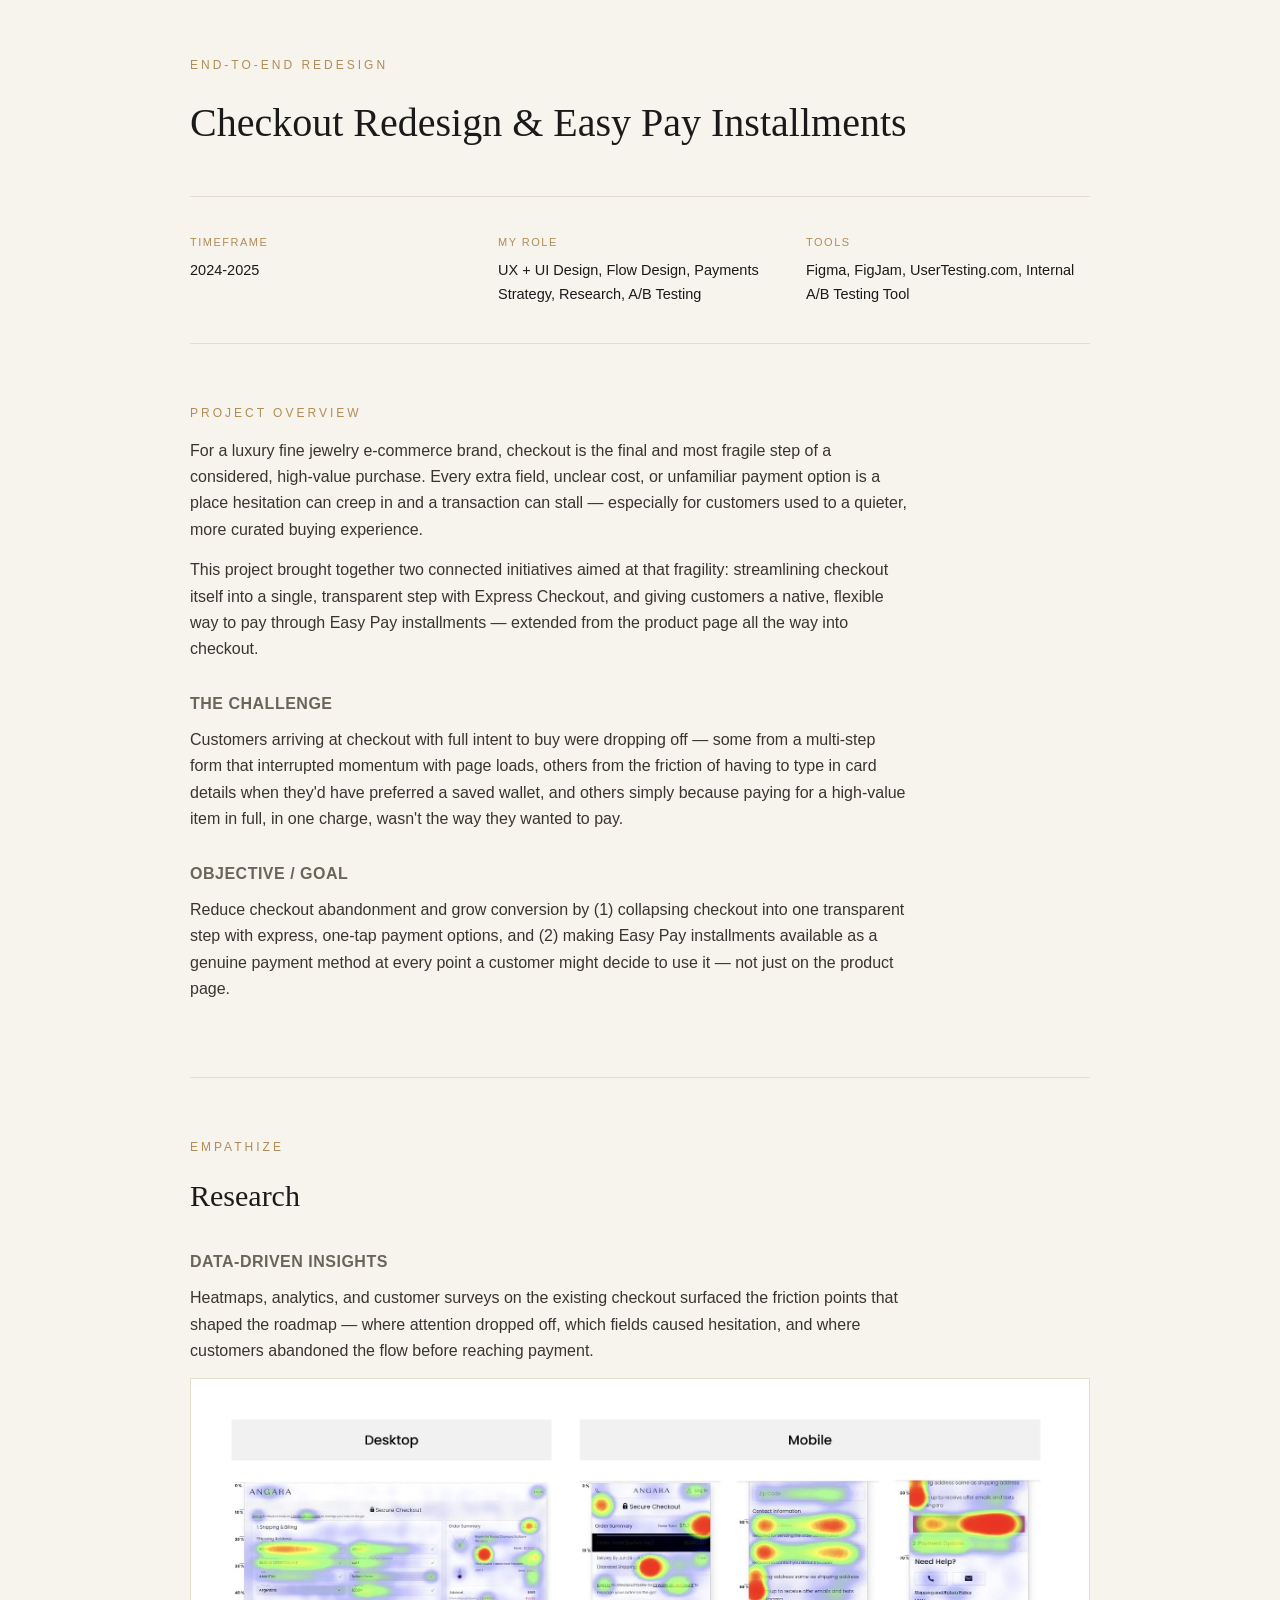
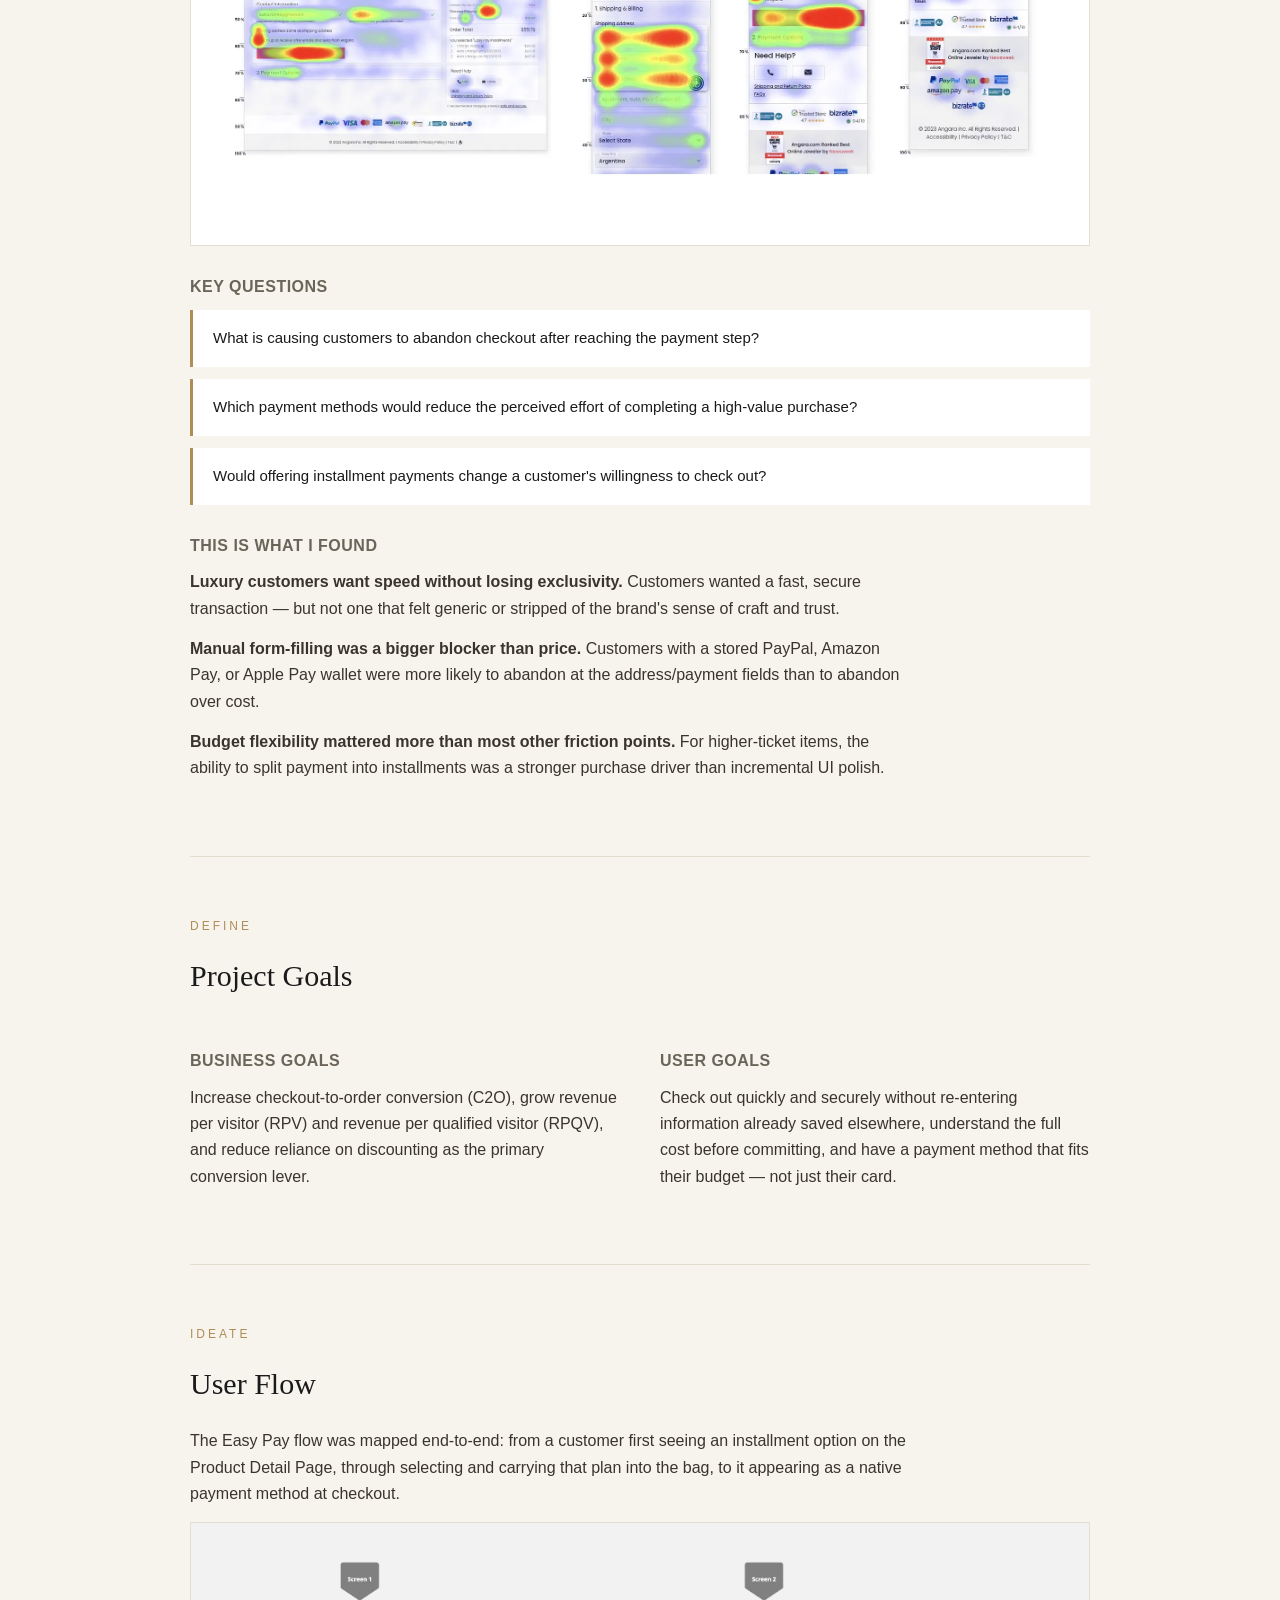
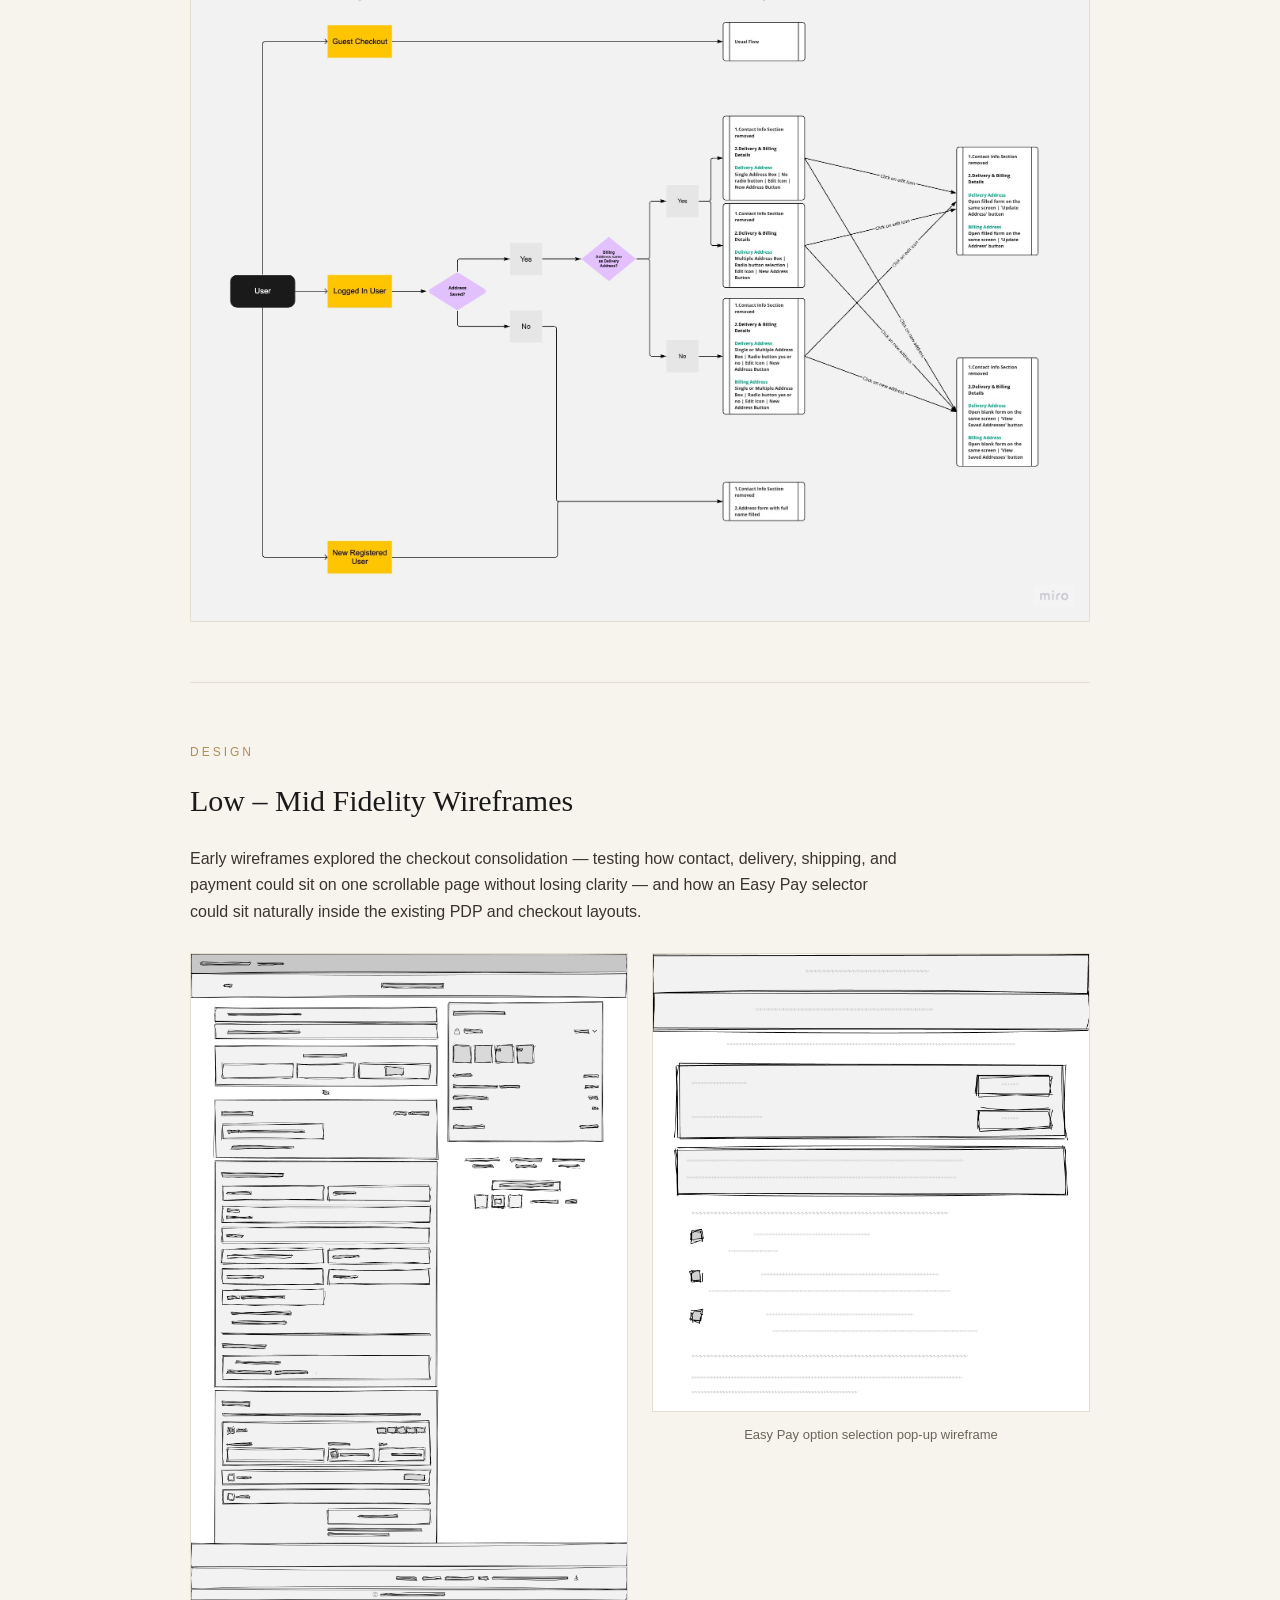
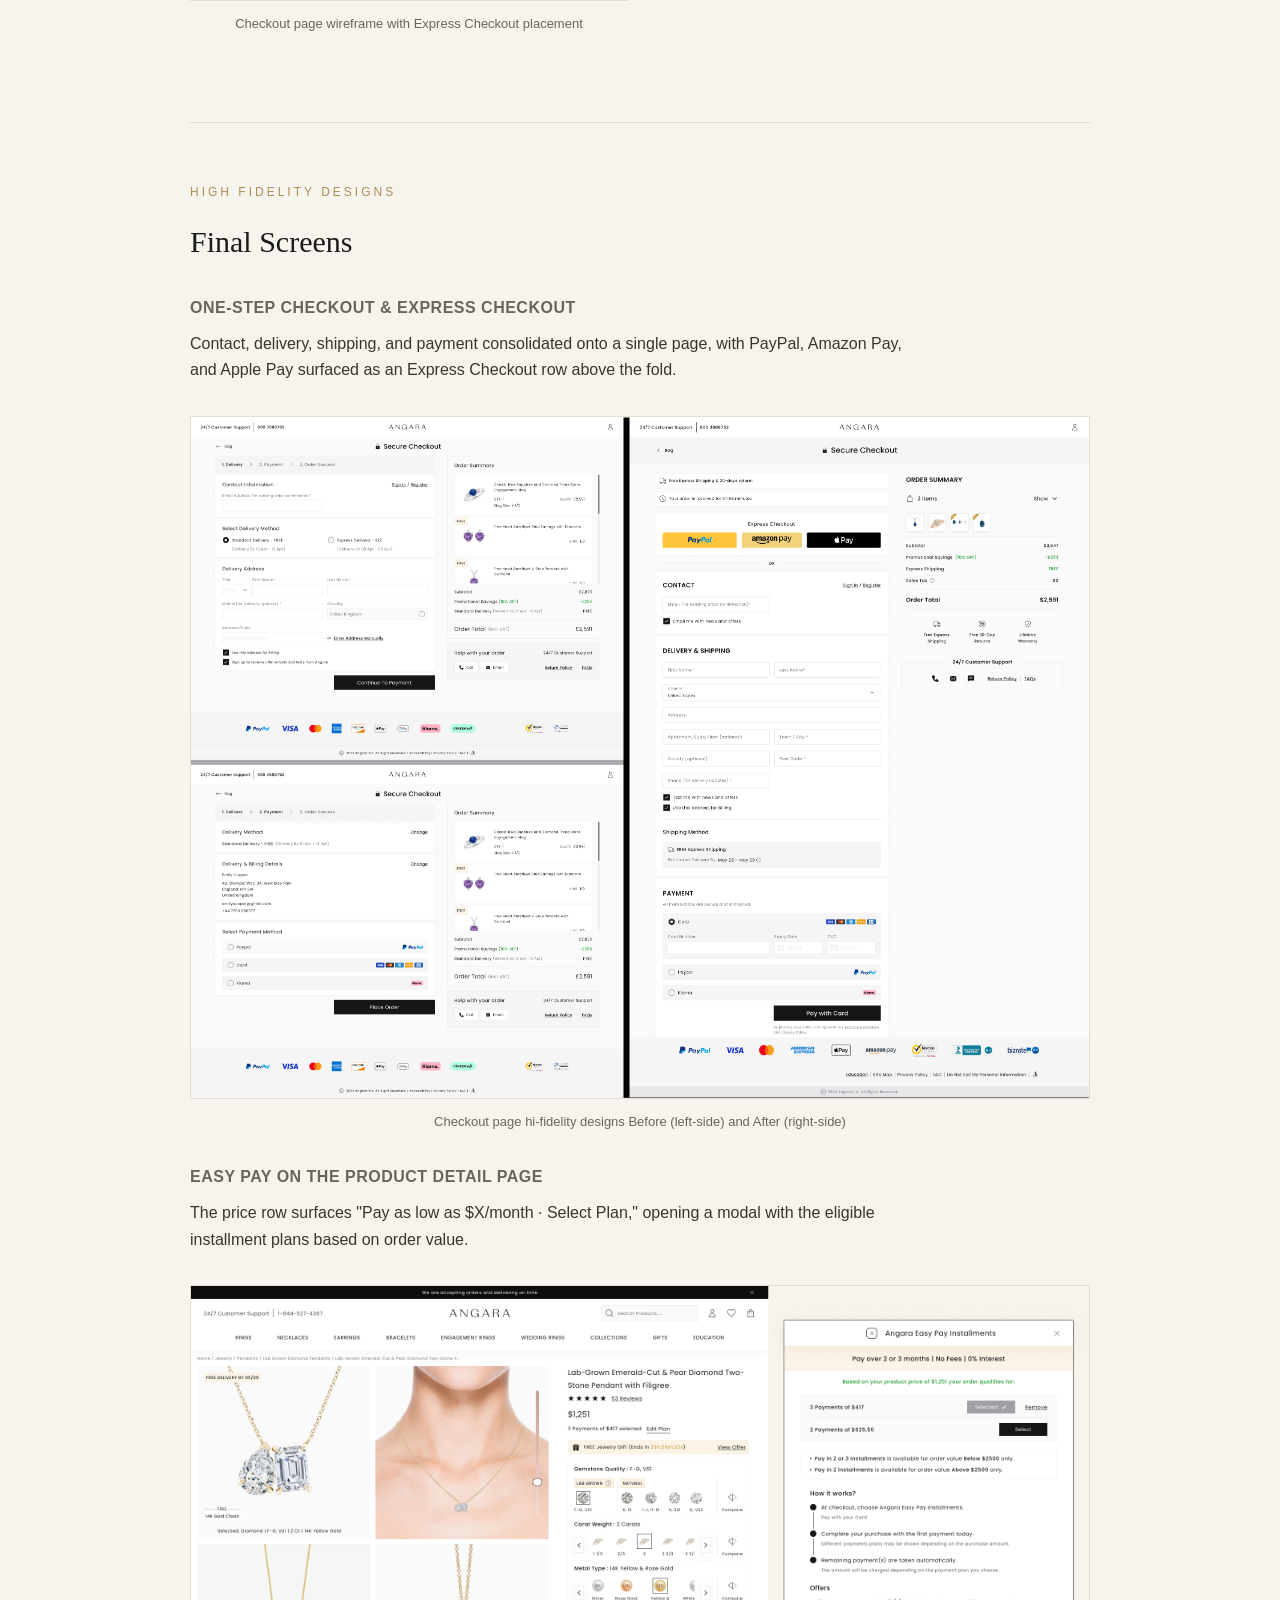
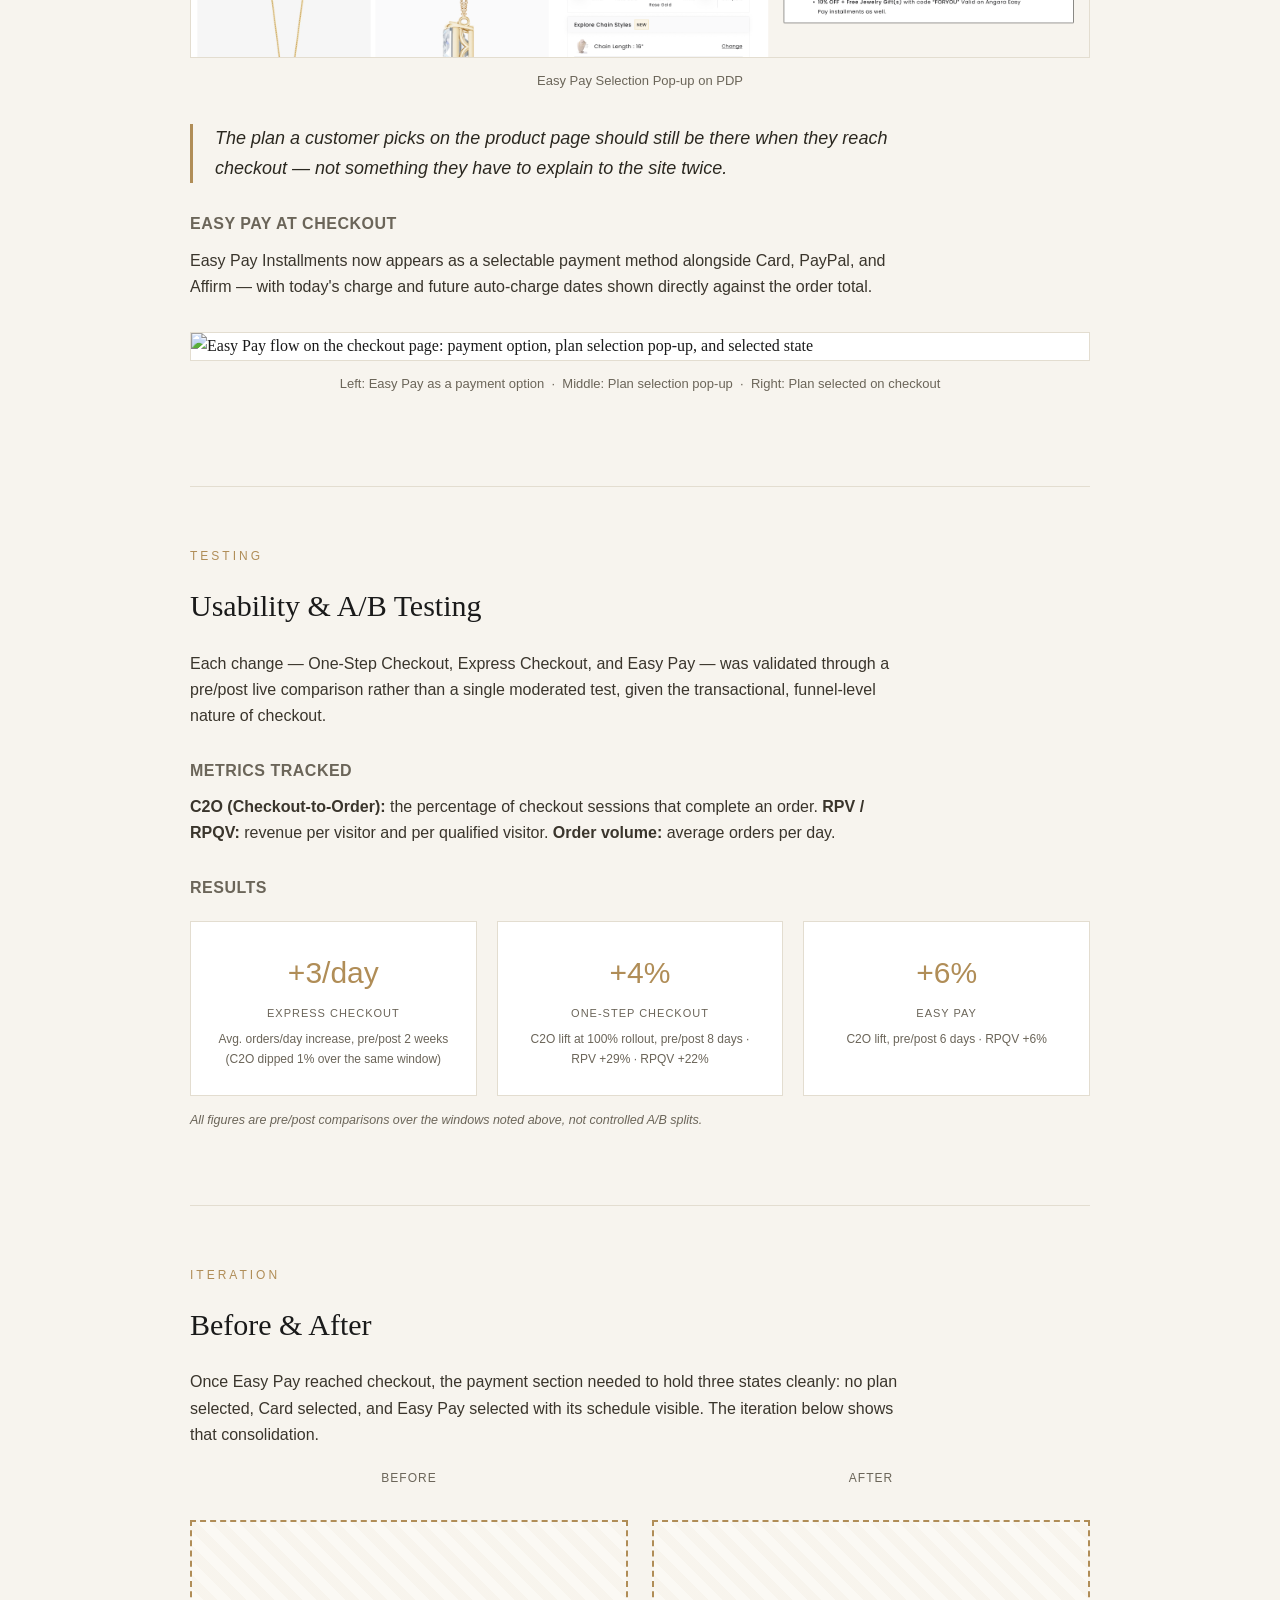
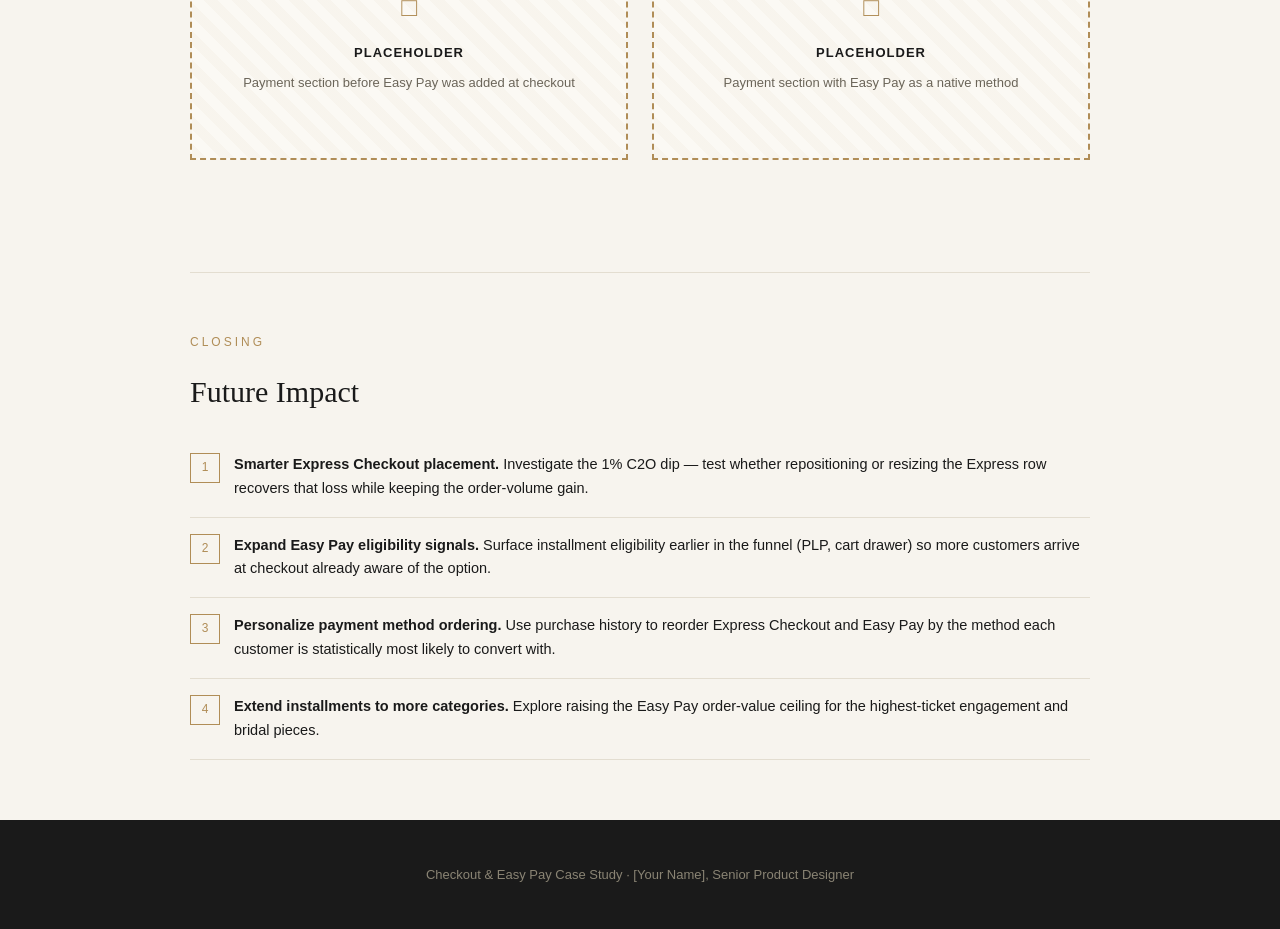
==== commit 49b92674: "Update checkout.html" ====
--- a/case-studies/checkout.html
+++ b/case-studies/checkout.html
@@ -254,12 +254,14 @@
 
     <h3>Easy Pay at Checkout</h3>
     <p>Easy Pay Installments now appears as a selectable payment method alongside Card, PayPal, and Affirm &mdash; with today's charge and future auto-charge dates shown directly against the order total.</p>
-    <div class="placeholder tall">
-      <div class="icon">&#9633;</div>
-      <div class="ph-title">Placeholder — Easy Pay on Checkout</div>
-      <div class="ph-desc">Drop in high-quality checkout screens: Easy Pay Installments as a payment method, with the selected plan's charge schedule against the order total.</div>
-      <div class="ph-tag">Recommended: 2400px+ wide</div>
-    </div>
+    <figure>
+  <img src="../assets/checkout/Easypay-checkout.png" alt="Easy Pay flow on the checkout page: payment option, plan selection pop-up, and selected state">
+  <figcaption>
+    Left: Easy Pay as a payment option &nbsp;·&nbsp;
+    Middle: Plan selection pop-up &nbsp;·&nbsp;
+    Right: Plan selected on checkout
+  </figcaption>
+</figure>
   </section>
 
   <section>
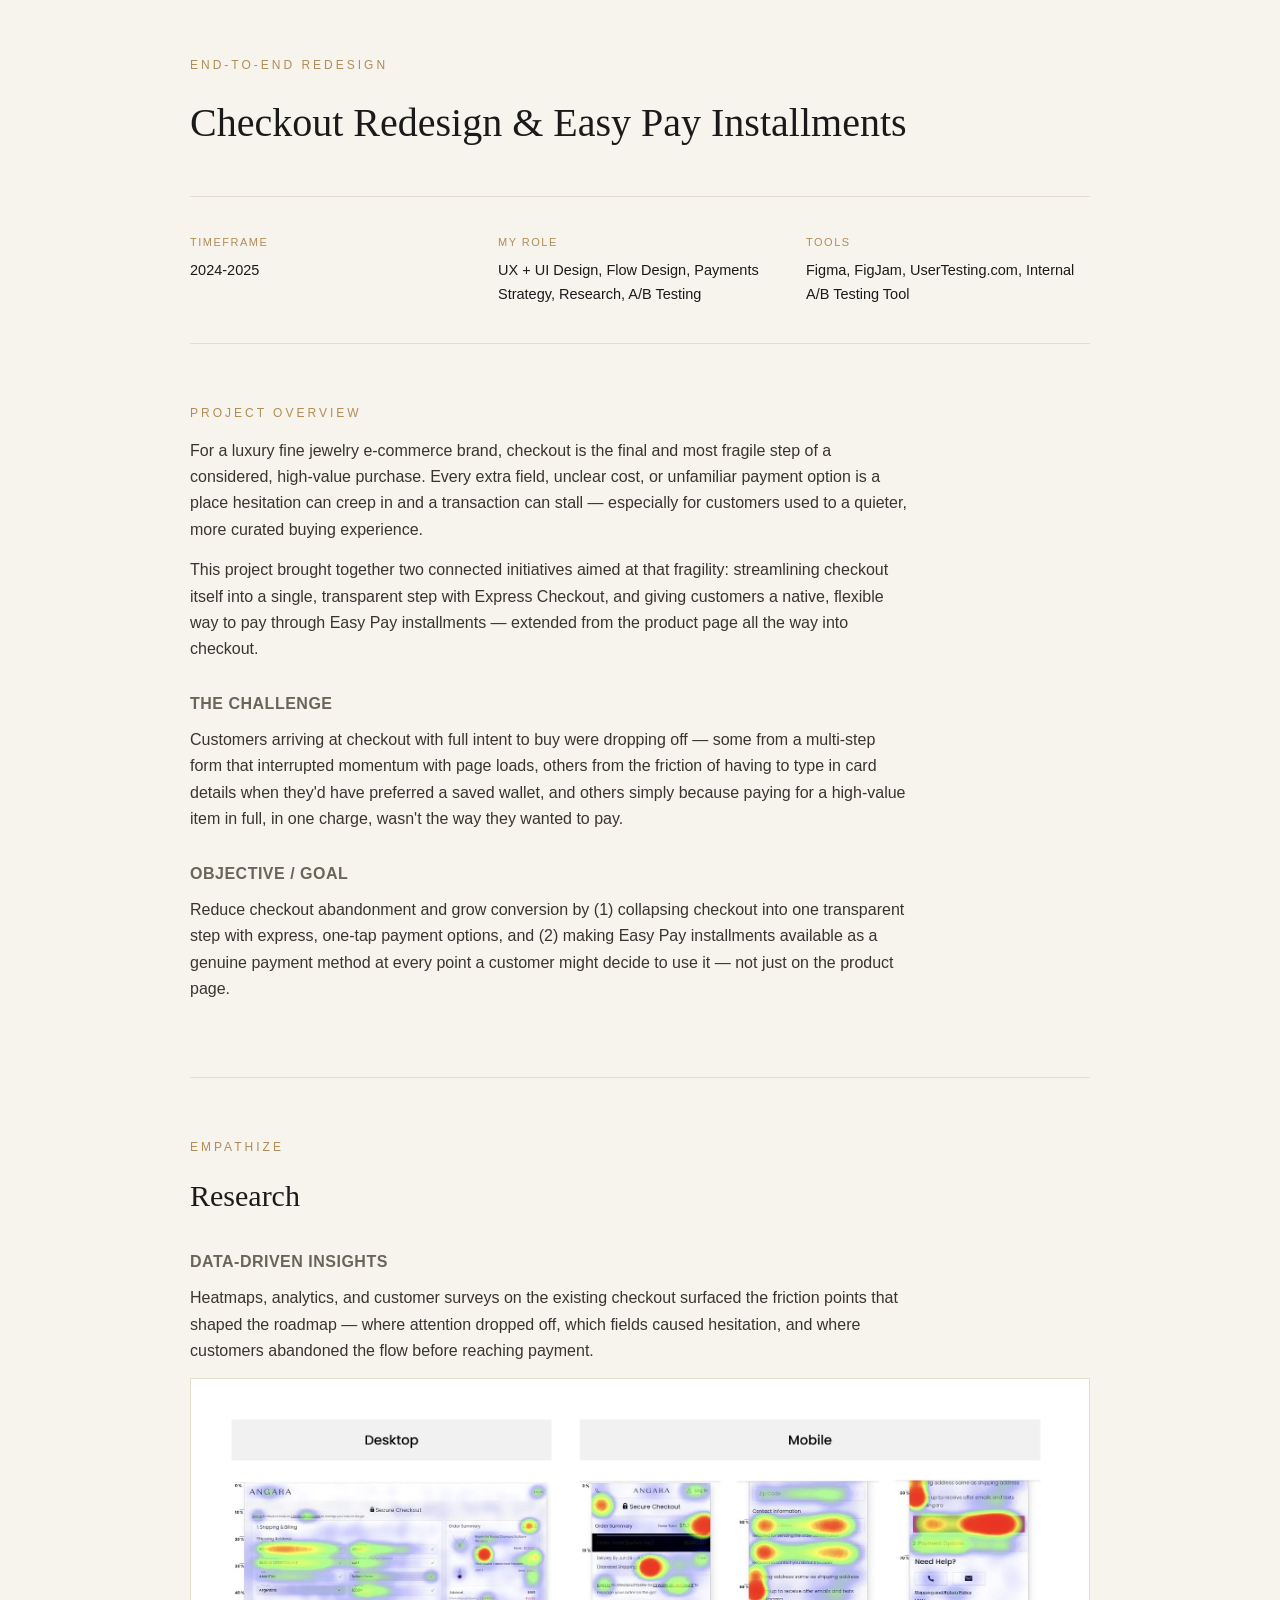
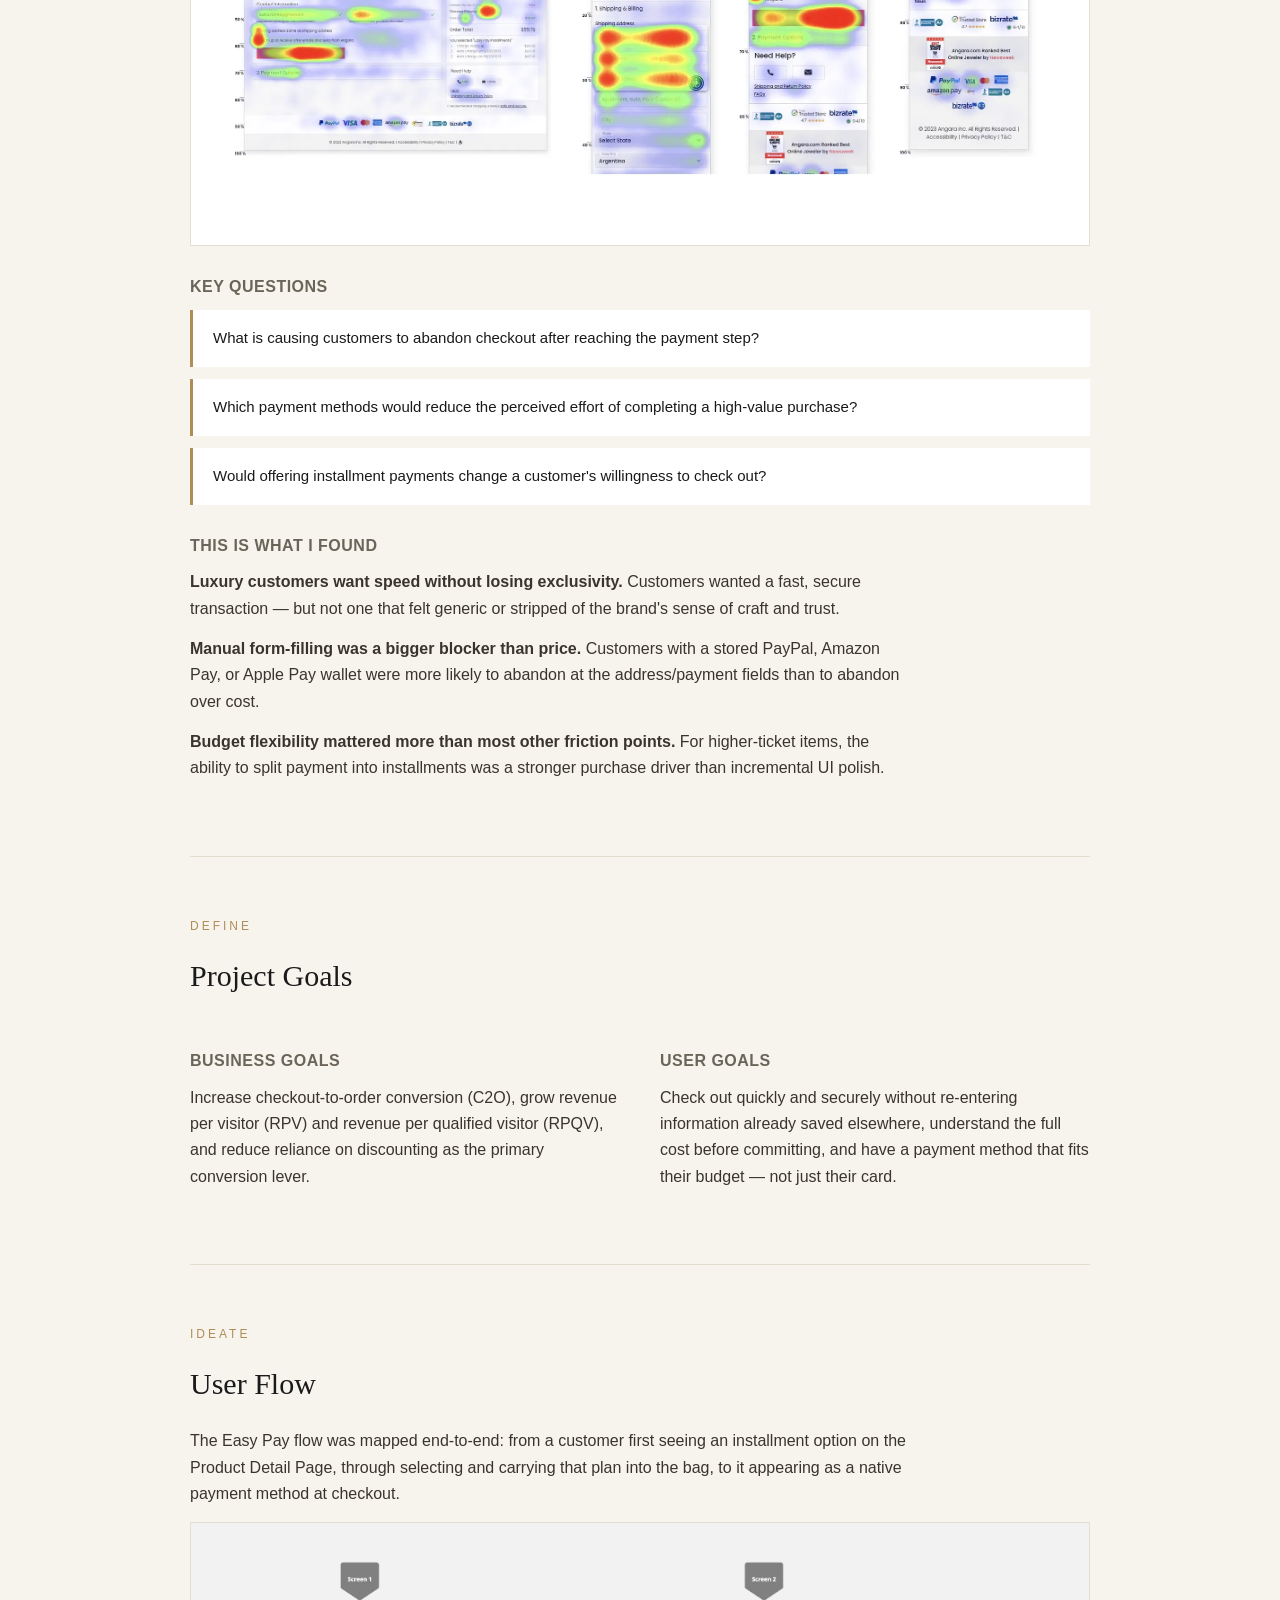
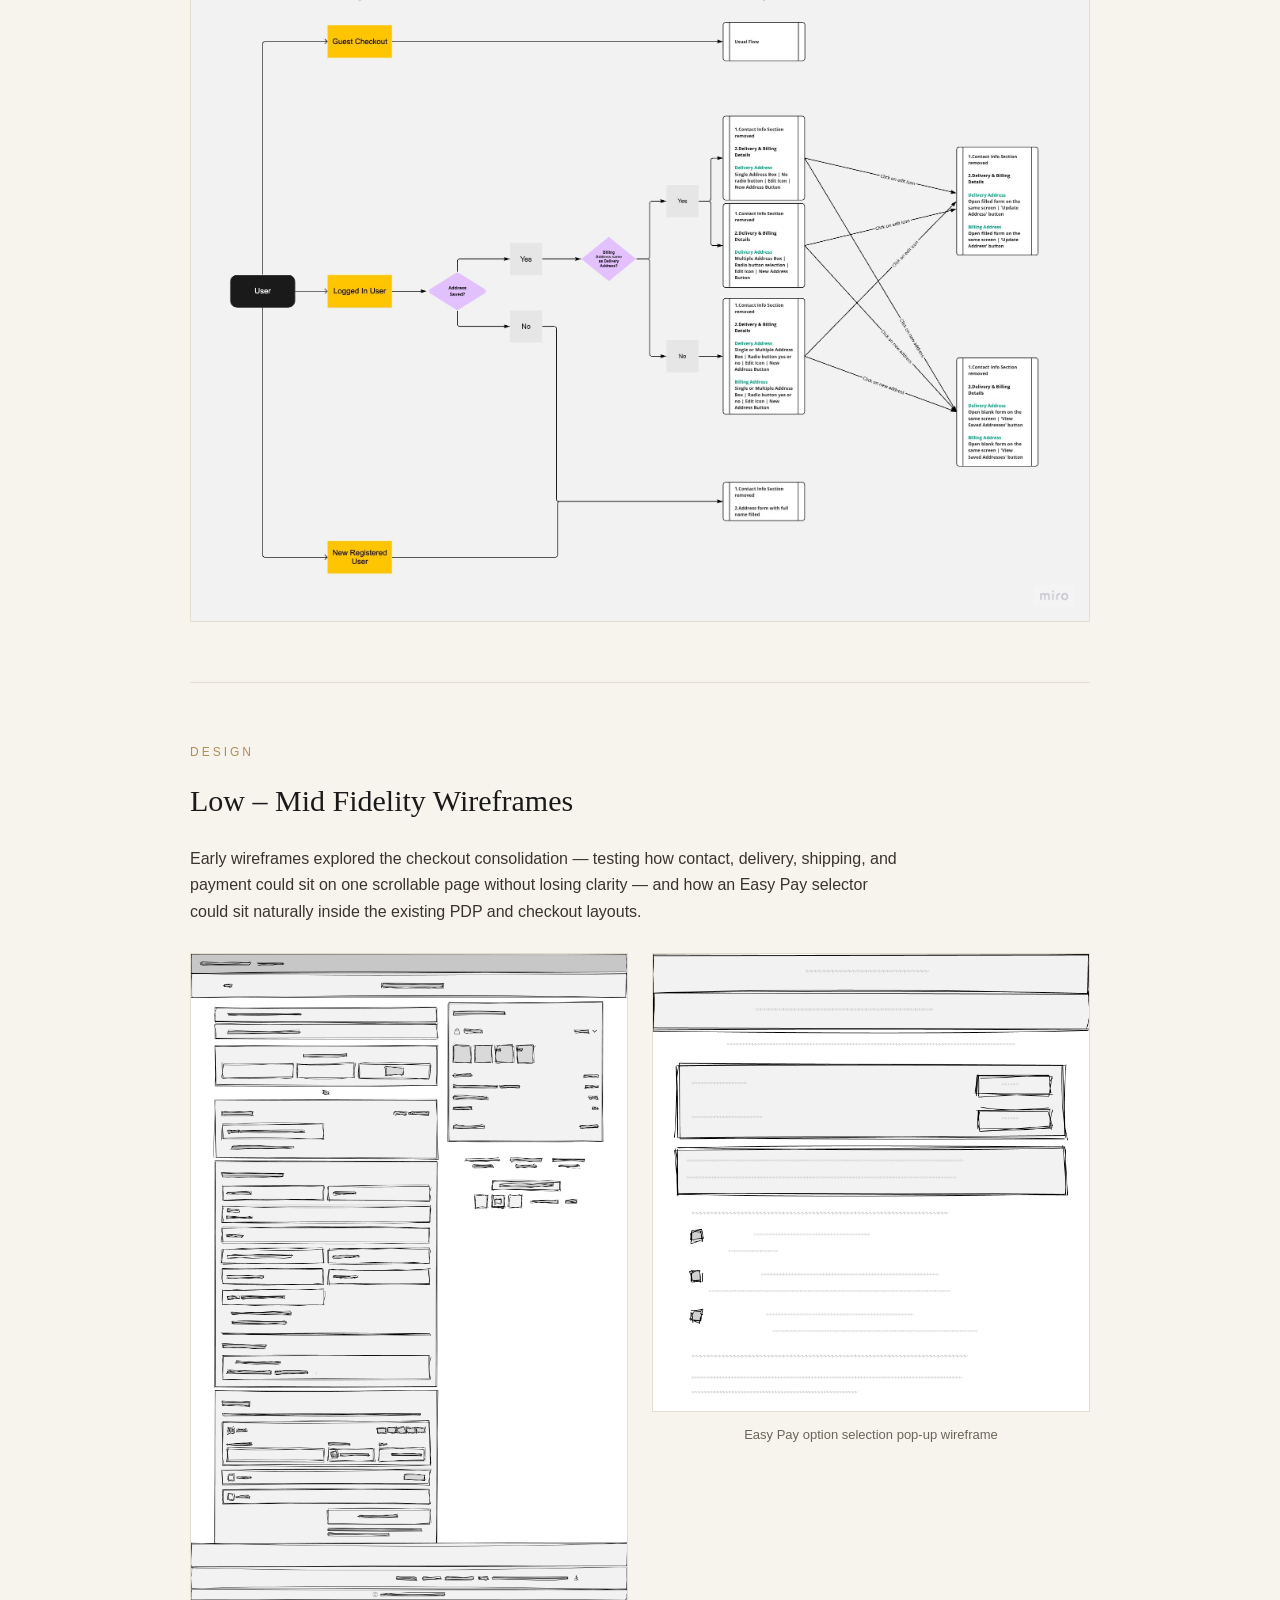
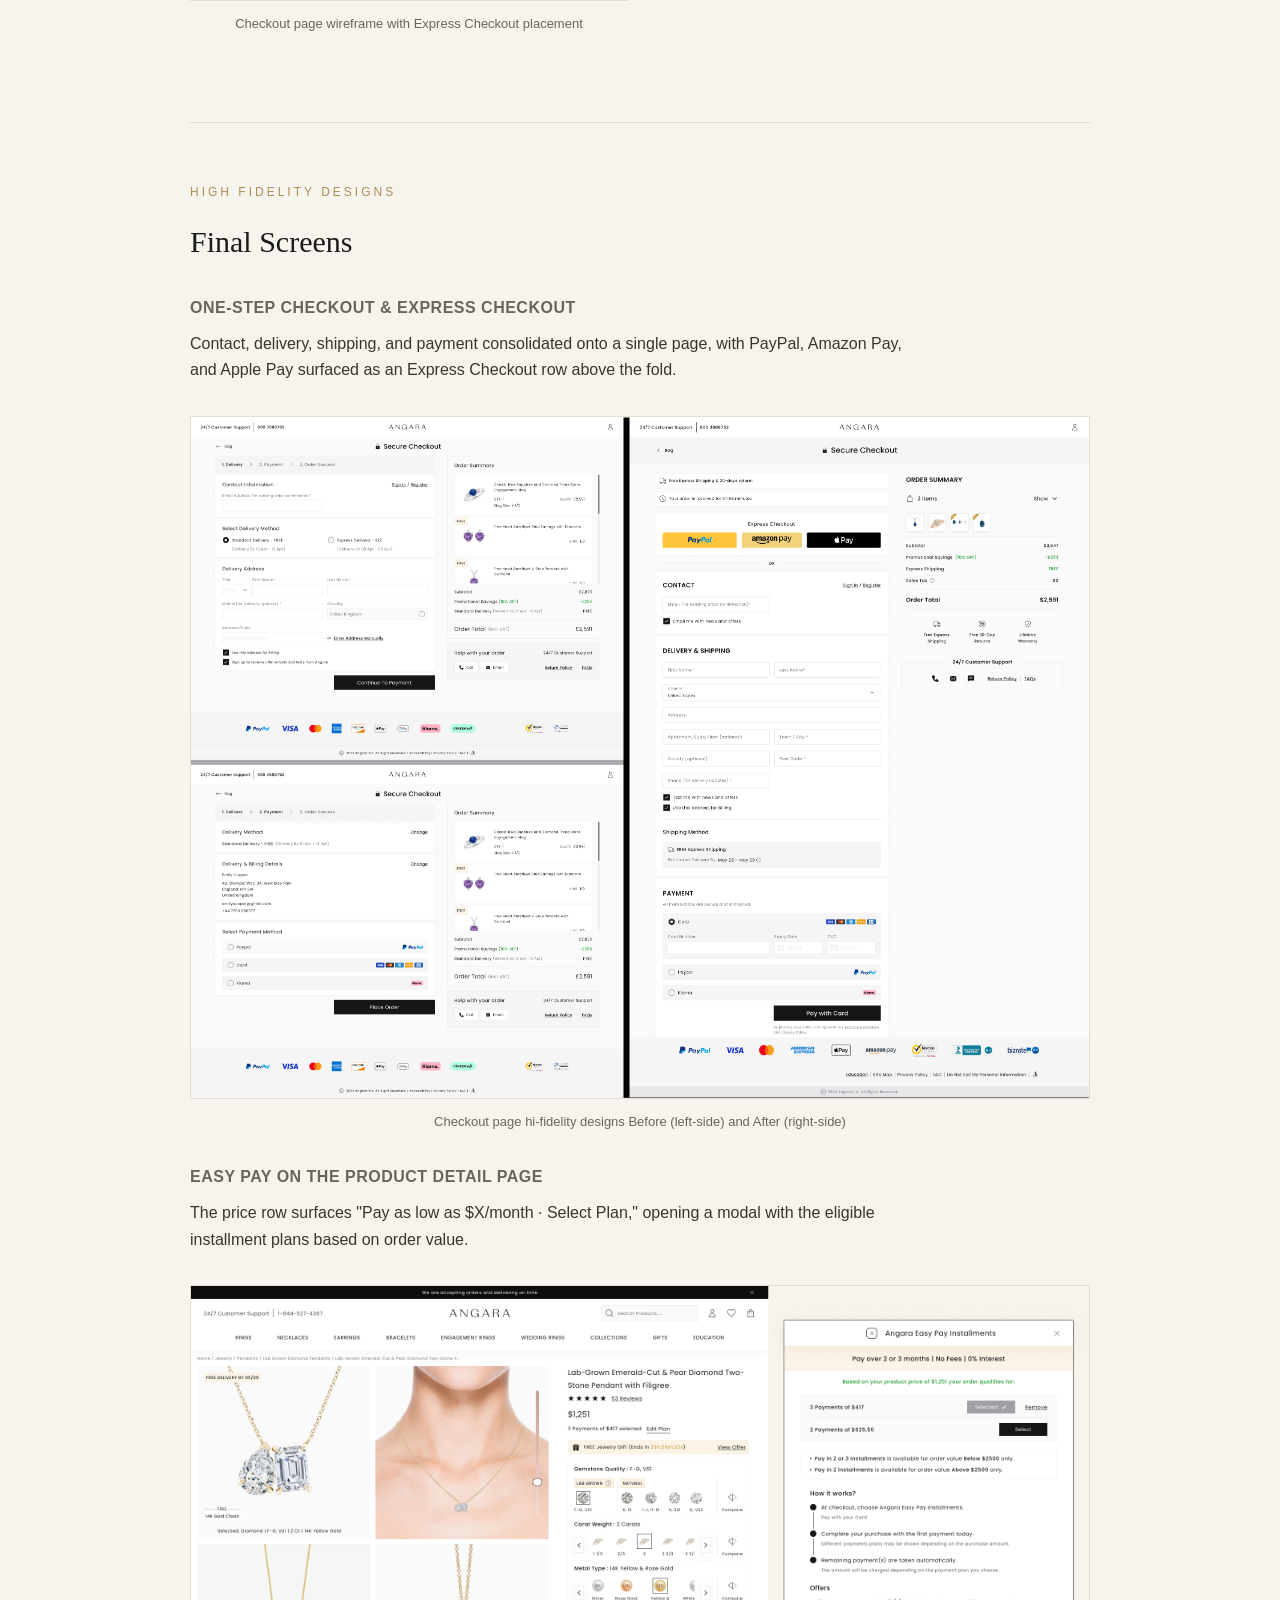
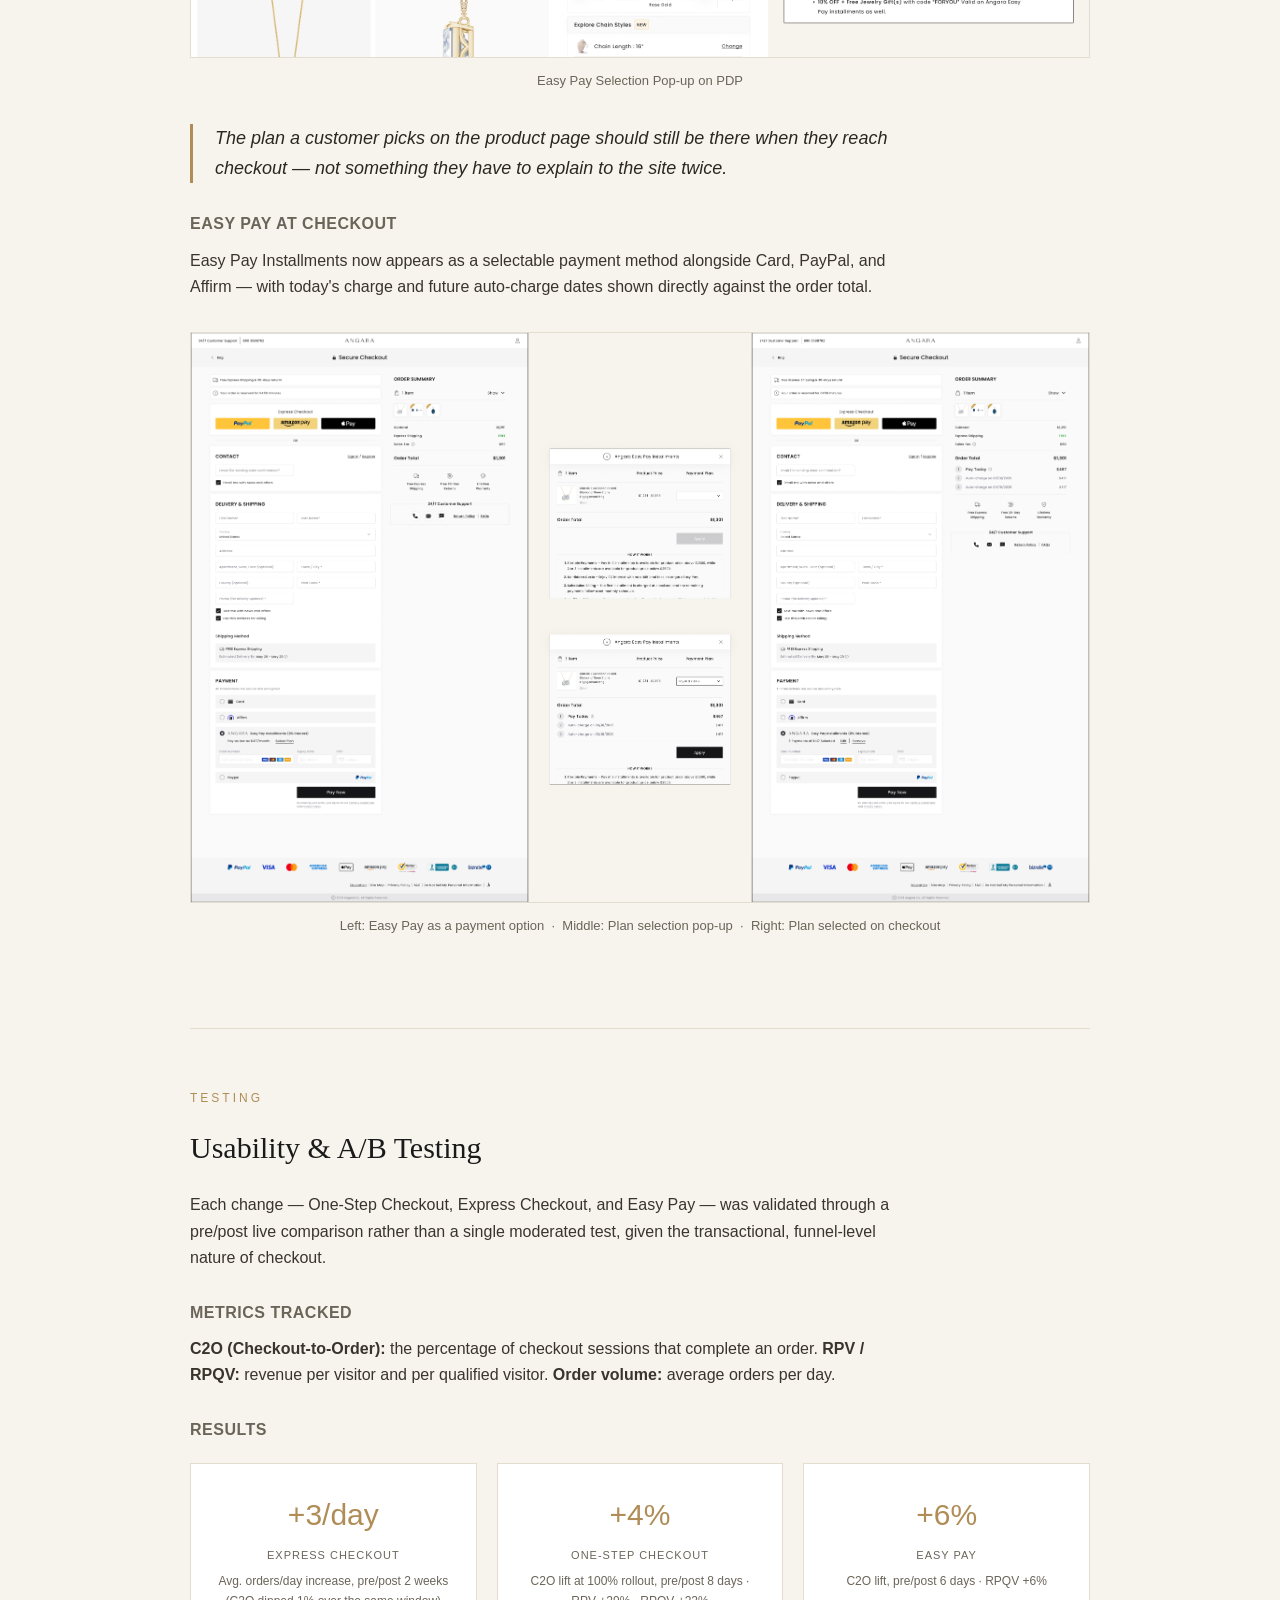
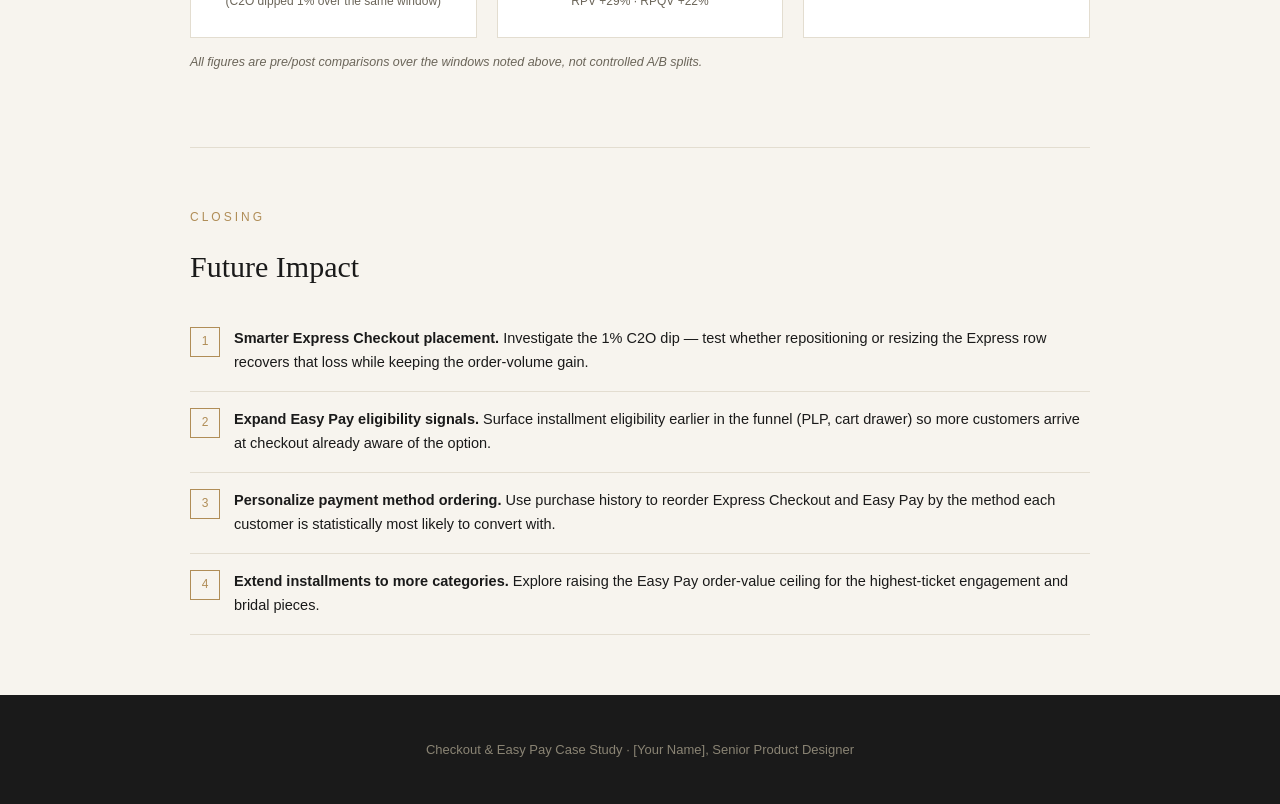
==== commit 1fe8acde: "Update checkout.html" ====
--- a/case-studies/checkout.html
+++ b/case-studies/checkout.html
@@ -293,7 +293,7 @@
     <p class="metric-caveat">All figures are pre/post comparisons over the windows noted above, not controlled A/B splits.</p>
   </section>
 
-  <section>
+  <!-- <section>
     <div class="eyebrow">Iteration</div>
     <h2>Before &amp; After</h2>
     <p>Once Easy Pay reached checkout, the payment section needed to hold three states cleanly: no plan selected, Card selected, and Easy Pay selected with its schedule visible. The iteration below shows that consolidation.</p>
@@ -315,7 +315,7 @@
         </div>
       </div>
     </div>
-  </section>
+  </section> -->
 
   <section>
     <div class="eyebrow">Closing</div>
